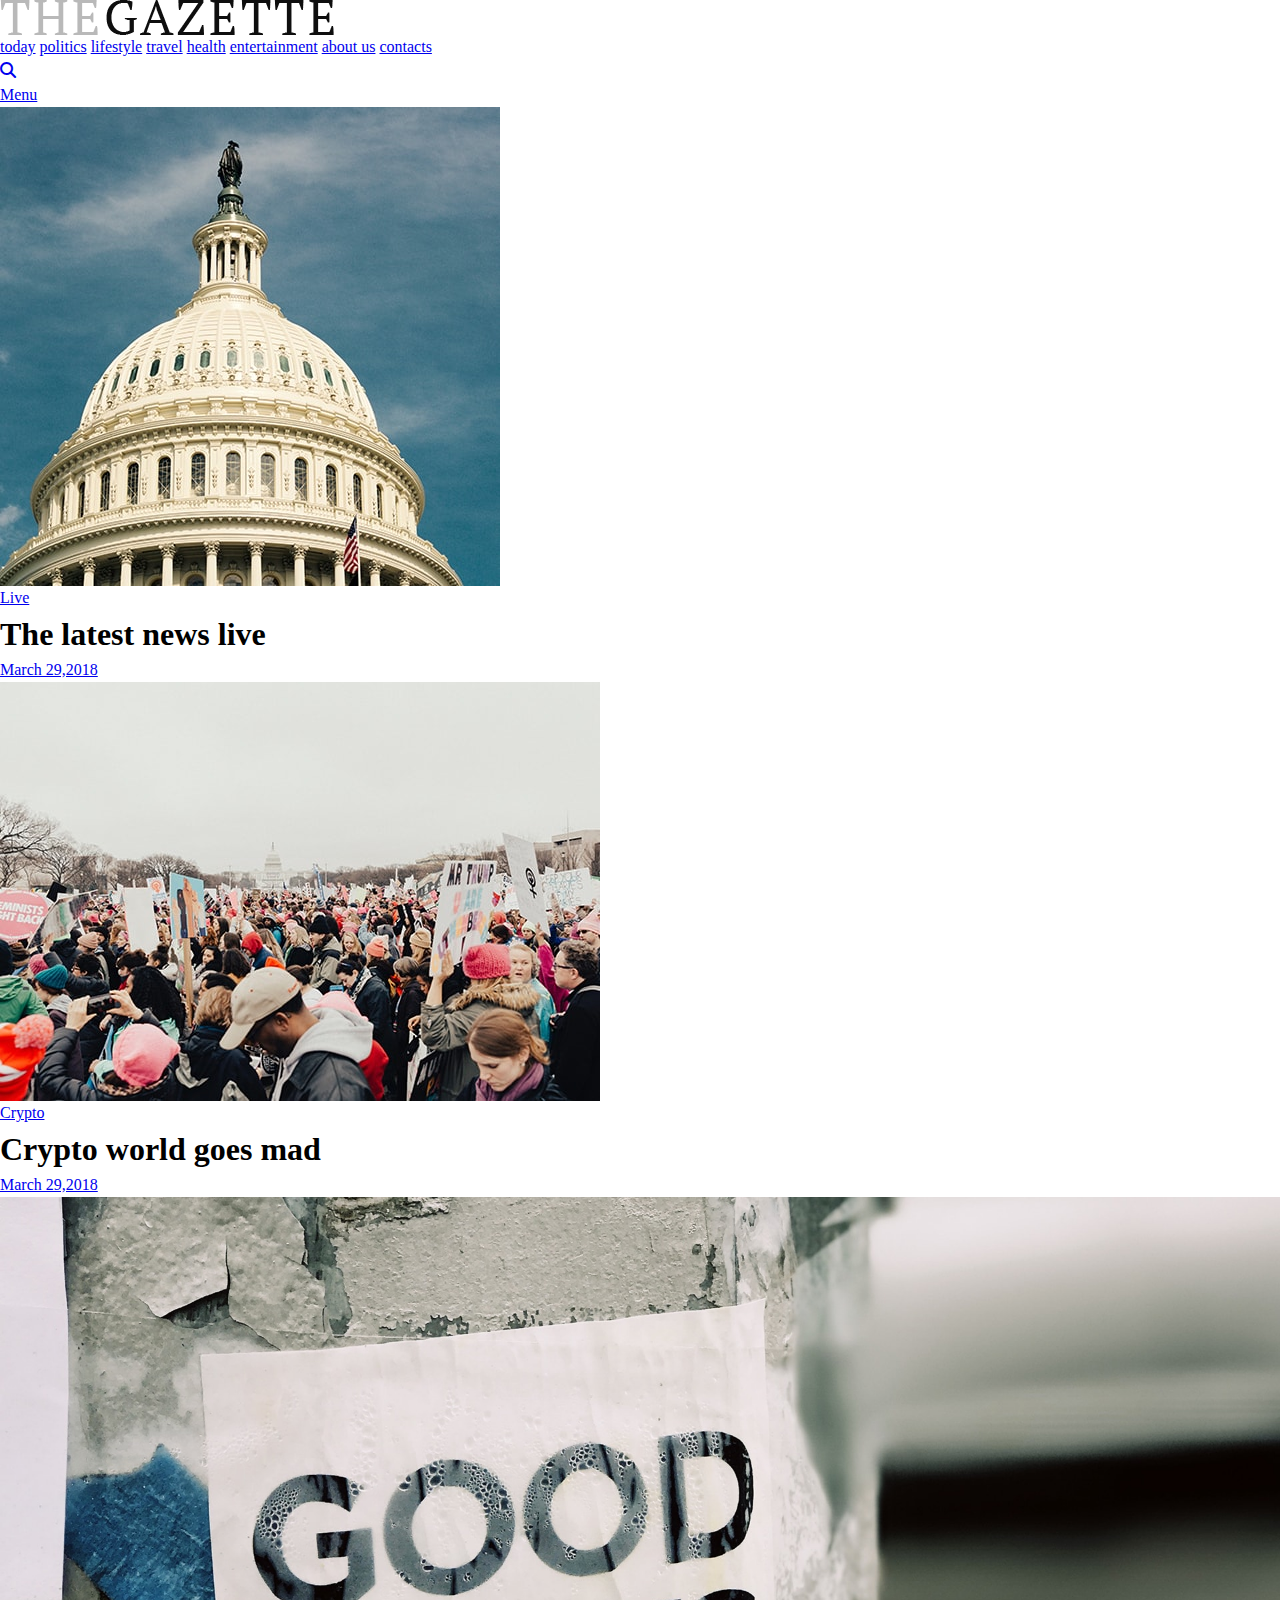
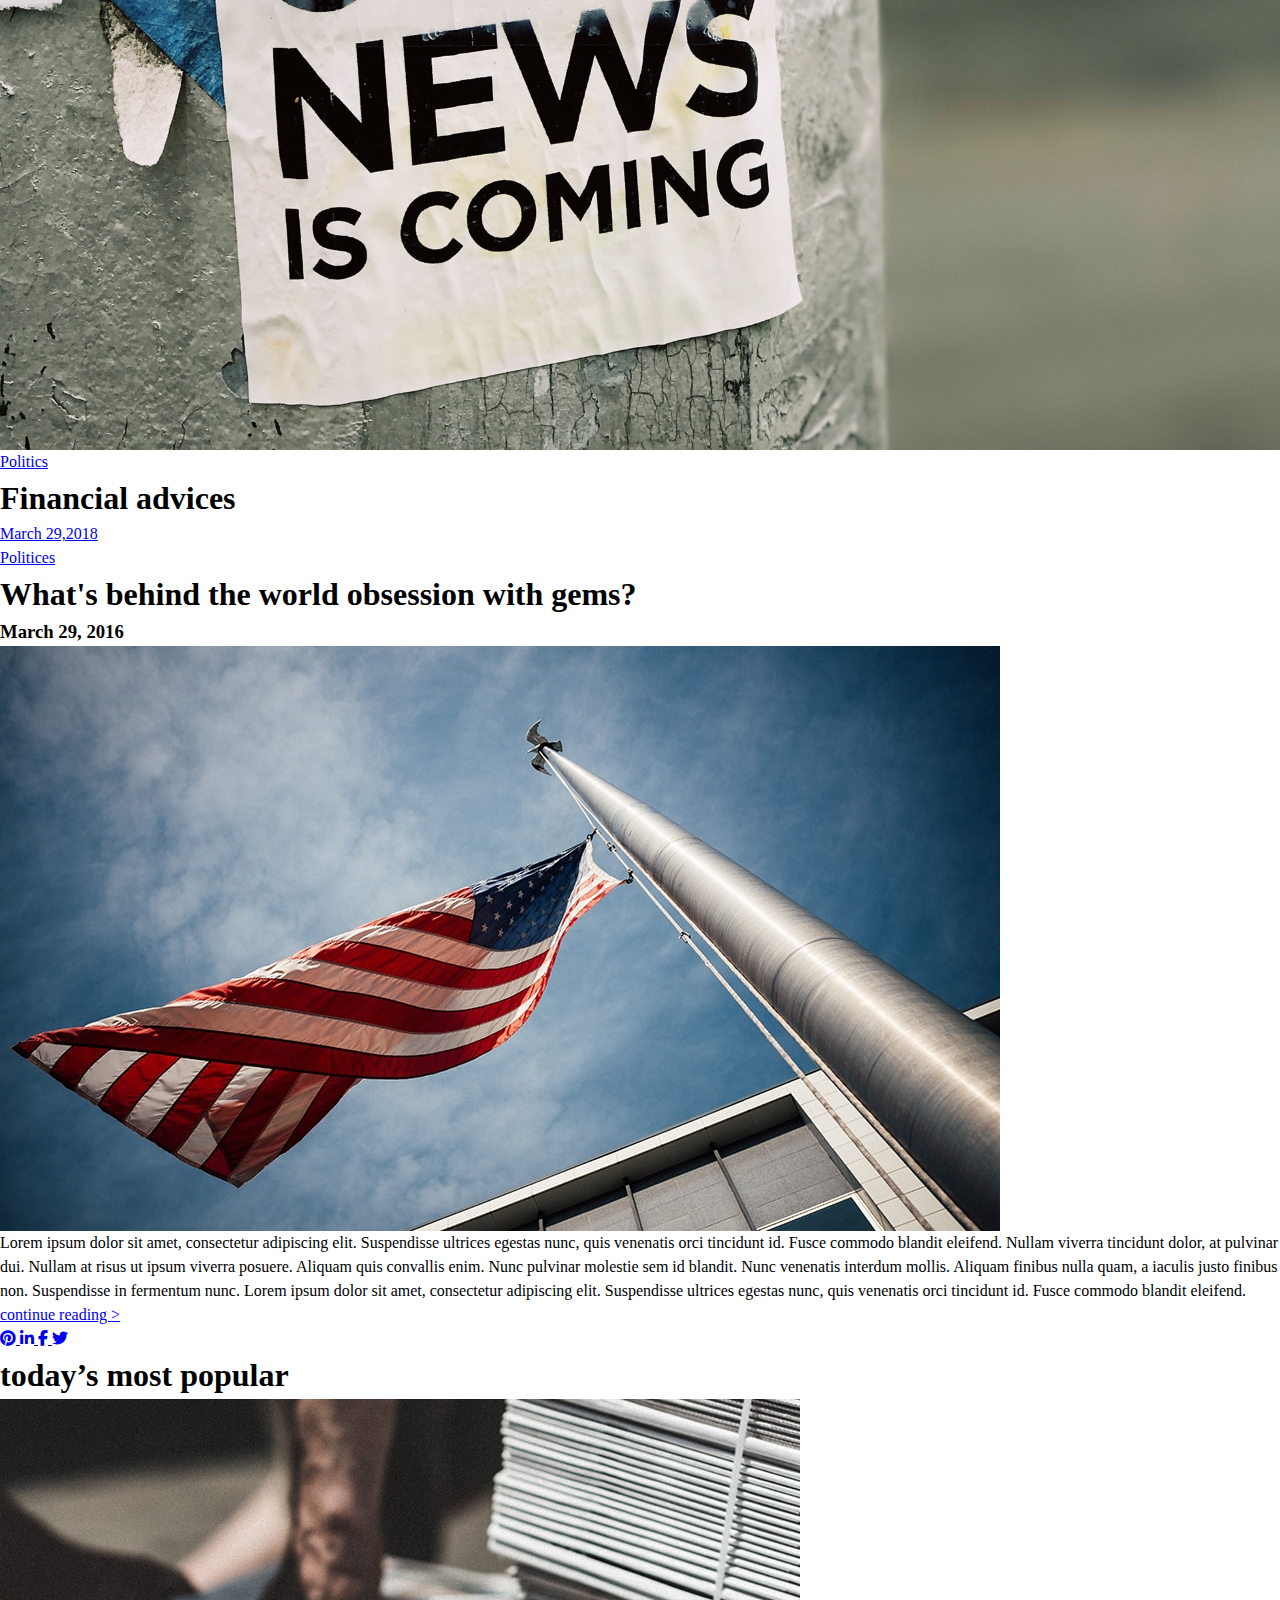
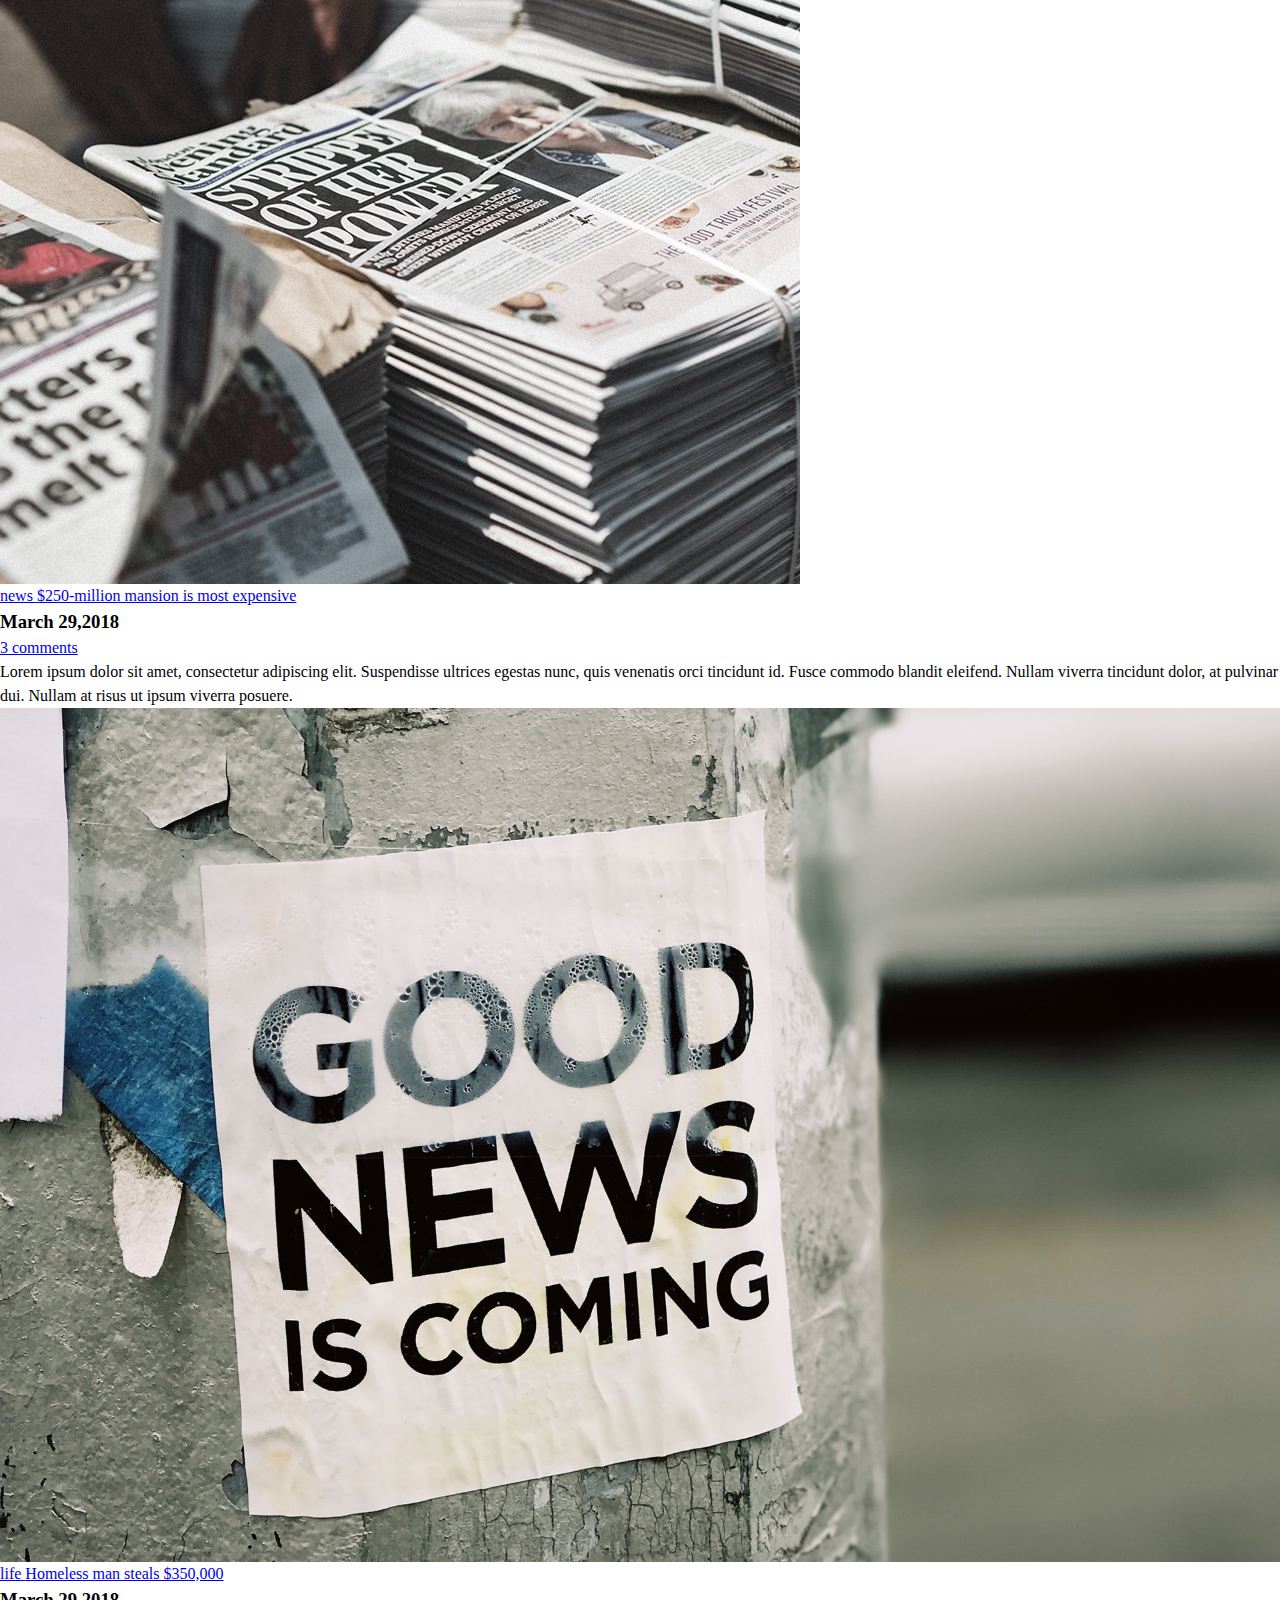
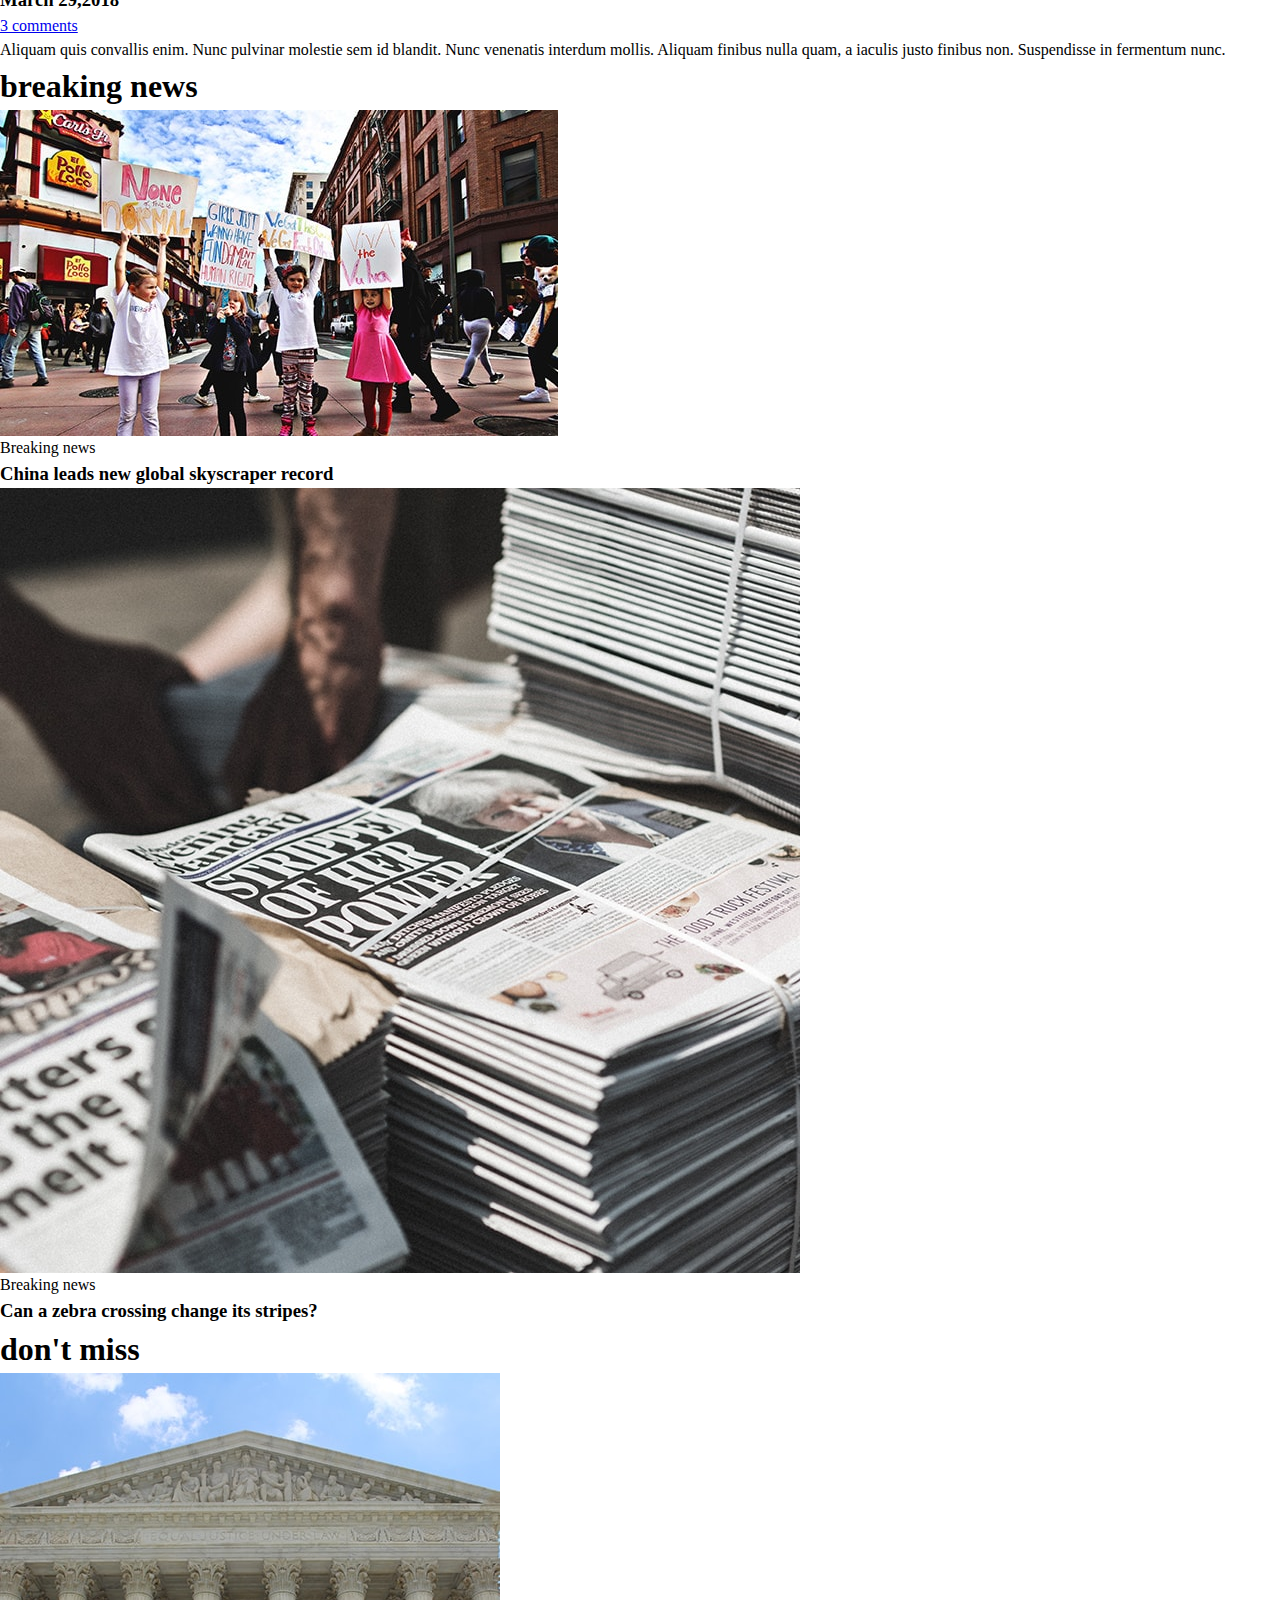
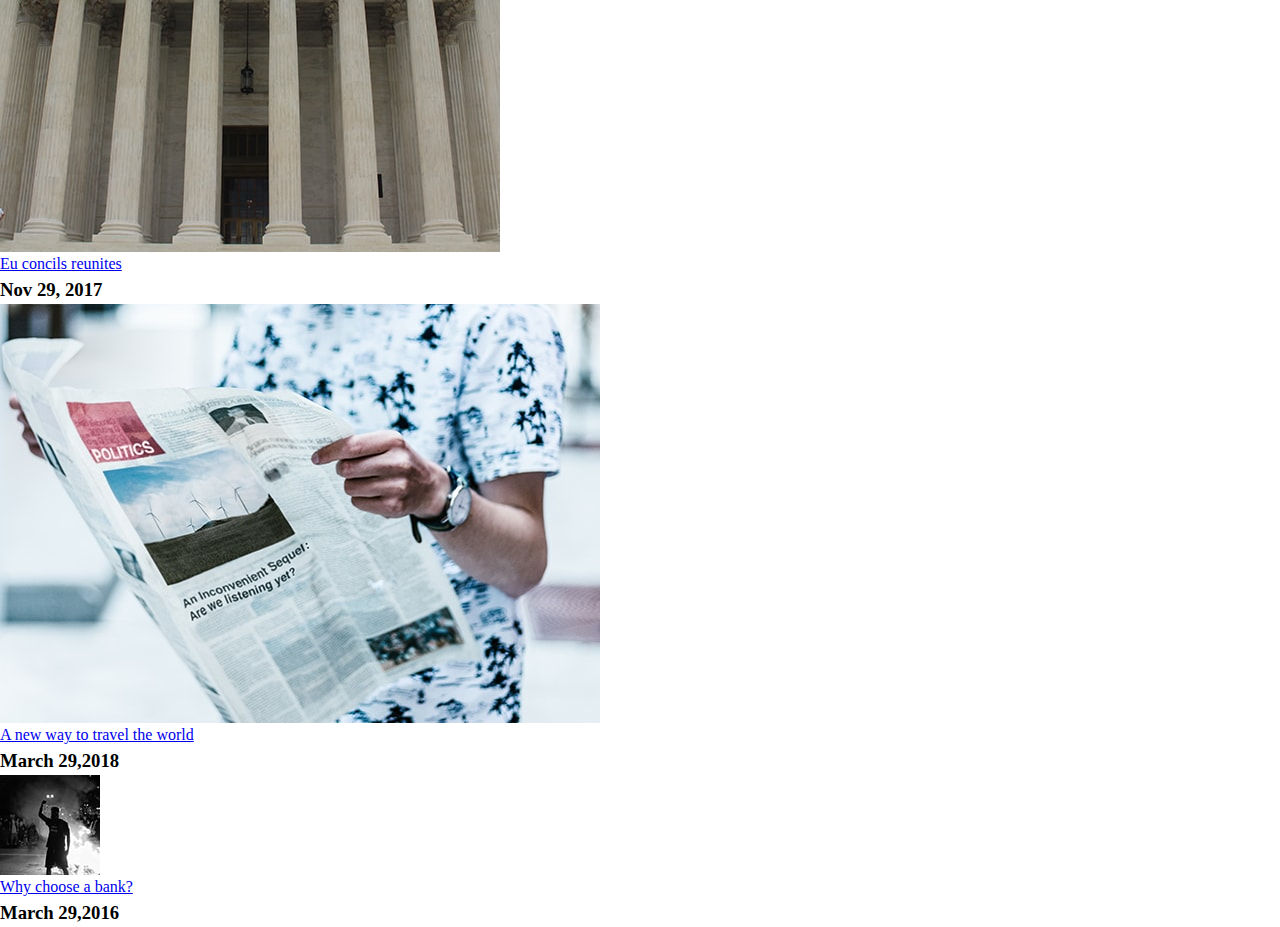
==== index.html @ 8ec45dce "première initialisation" ====
<!DOCTYPE html>
<html lang="en">
<head>
    <meta charset="UTF-8">
    <meta name="viewport" content="width=device-width, initial-scale=1.0">
    <title>Document</title>
    <link rel="stylesheet" href="styles/style.min.css">
    <link rel="stylesheet" href="https://cdnjs.cloudflare.com/ajax/libs/font-awesome/6.7.2/css/all.min.css" integrity="sha512-Evv84Mr4kqVGRNSgIGL/F/aIDqQb7xQ2vcrdIwxfjThSH8CSR7PBEakCr51Ck+w+/U6swU2Im1vVX0SVk9ABhg==" crossorigin="anonymous" referrerpolicy="no-referrer" />
</head>
<body>
    <!-- header -->
    <header>
        <!-- main logo -->
        <div class="wrapper">
            <img class="Nav-main-logo" src="img/core-img/logo.png" alt="img">
        </div>
        <!-- nav links -->
        <div class="Main-nav-container">
            <div class="wrapper">
                <!-- links -->
                <nav>
                    <a href="#" class="main-nav-links red_hover">today</a>
                    <a href="#" class="main-nav-links red_hover">politics</a>
                    <a href="#" class="main-nav-links red_hover">lifestyle</a>
                    <a href="#" class="main-nav-links red_hover">travel</a>
                    <a href="#" class="main-nav-links red_hover">health</a>
                    <a href="#" class="main-nav-links red_hover">entertainment</a>
                    <a href="#" class="main-nav-links red_hover">about us</a>
                    <a href="#" class="main-nav-links red_hover">contacts</a>
                </nav>
                <!-- magnifying glass -->
                <div>
                    <a href="#" class="main-nav-links">
                        <i class="fa-solid fa-magnifying-glass"></i>
                    </a>
                </div>
                <!-- responsive menu button -->
                <a href="#" class="header-menu-button">
                    <div class="header-menu-button-burger" >
                        <div></div>
                        <div></div>
                        <div></div>
                    </div>
                    <div>
                        Menu
                    </div>
                </a>
            </div>
        </div>
    </header>
    <main>
        <!-- carousel section -->
        <section class="carousel">
            <!-- first container -->
            <div class="img-container">
                <img class="carousel-single-img" src="img/blog-img/16.jpg" alt="img">
                <div class="carousel-single-desc">
                    <a href="#" class="red-button red-button-smaller">
                        Live
                    </a>
                    <h1 class="main-title main-title-carousel white red-hover">
                        The latest news live
                    </h1>
                    <a href="#" class="date date-normal red-hover white">
                        March 29,2018
                    </a>
                </div>
            </div>
            <!-- second container -->
            <div class="img-container">
                <img class="carousel-single-img" src="img/blog-img/7.jpg" alt="img">
                <div class="carousel-single-desc">
                    <a href="#" class="red-button red-button-smaller">
                        Crypto
                    </a>
                    <h1 class="main-title main-title-carousel white red-hover">
                        Crypto world goes mad
                    </h1>
                    <a href="#" class="date date-normal red-hover white">
                        March 29,2018
                    </a>
                </div>
            </div>
            <!-- third container -->
            <div class="img-container">
                <img class="carousel-single-img" src="img/bg-img/3.jpg" alt="img">
                <div class="carousel-single-desc">
                    <a href="#" class="red-button red-button-smaller">
                        Politics
                    </a>
                    <h1 class="main-title main-title-carousel white red-hover">
                        Financial advices
                    </h1>
                    <a href="#" class="date date-normal red-hover white">
                        March 29,2018
                    </a>
                </div>
            </div>
        </section>
        <!-- Big main section -->
        <section class="Big-main">
            <!-- left part of the container -->
            <div class="Big-main-left-container">
                <!-- big article container -->
                <div class="Big-main-big-article">
                    <!-- upperpart -->
                    <div class="Big-main-big-article-upperpart">
                        <a href="#" class="red-button">
                            Politices
                        </a>
                        <h1 class="main-title main-title-big-article">
                            What's behind the world obsession with gems?
                        </h1>
                        <h3 class="date date-normal ">
                            March 29, 2016
                        </h3>
                    </div>
                    <!-- big article img -->
                     <div class="img-container img-container-big-articel">
                        <img src="img/blog-img/1.jpg" alt="img">
                     </div>
                     <!-- big article text -->
                     <div class="articel-text">
                        Lorem ipsum dolor sit amet, consectetur adipiscing elit. Suspendisse ultrices egestas nunc, quis venenatis orci tincidunt id. Fusce commodo blandit eleifend. Nullam viverra tincidunt dolor, at pulvinar dui. Nullam at risus ut ipsum viverra posuere. Aliquam quis convallis enim. Nunc pulvinar molestie sem id blandit. Nunc venenatis interdum mollis. Aliquam finibus nulla quam, a iaculis justo finibus non. Suspendisse in fermentum nunc. Lorem ipsum dolor sit amet, consectetur adipiscing elit. Suspendisse ultrices egestas nunc, quis venenatis orci tincidunt id. Fusce commodo blandit eleifend.
                     </div>
                     <!-- big articel down part -->
                     <div class="Big-main-big-article-bottompart">
                        <!-- continue reading button -->
                        <a class="Big-main-big-article-bottompart-button red-hover" href="#">
                            continue reading <span>></span>
                        </a>
                        <!-- social icons -->
                        <div>
                            <a class="Big-main-big-article-bottompart-icon red-hover" href="#">
                                <i class="fa-brands fa-pinterest"></i>
                            </a>
                            <a class="Big-main-big-article-bottompart-icon red-hover"  href="#">
                                <i class="fa-brands fa-linkedin-in"></i>
                            </a>
                            <a class="Big-main-big-article-bottompart-icon red-hover"  href="#">
                                <i class="fa-brands fa-facebook-f"></i>
                            </a>
                            <a class="Big-main-big-article-bottompart-icon red-hover"  href="#">
                                <i class="fa-brands fa-twitter"></i>
                            </a>
                        </div>
                     </div>
                </div>
                <!-- today's most popular section -->
                 <div >
                    <!-- title -->
                    <h1 class="title-bottom-underlined title-bottom-underlined-big ">
                        today’s most popular
                    </h1>
                    <!-- body-container -->
                    <div class="small-articel-wrapper">
                        <!-- first element -->
                        <div class="Big-main-smaller-articel-element-container">
                            <div class="img-container img-container-square">
                                <img src="img/blog-img/bn-2.jpg" alt="img">
                            </div>
                            <!-- text part of the container -->
                            <div >
                                <a href="#" class="red-button">
                                    news
                                </a>
                                <a href="#" class="main-title main-title-big-article " >
                                    $250-million mansion is most expensive
                                </a>
                                <h3 class="date date-normal">
                                    March 29,2018
                                </h3>
                                <a href="#" class="comments" >
                                     3 comments
                                </a>
                                <div class="articel-text articel-text-small">
                                    Lorem ipsum dolor sit amet, consectetur adipiscing elit. Suspendisse ultrices egestas nunc, quis venenatis orci tincidunt id. Fusce commodo blandit eleifend. Nullam viverra tincidunt dolor, at pulvinar dui. Nullam at risus ut ipsum viverra posuere.
                                </div>
                            </div>
                        </div>
                        <!-- second element -->
                        <div class="Big-main-smaller-articel-element-container">
                            <div class="img-container img-container-square">
                                <img src="img/bg-img/3.jpg" alt="img">
                            </div>
                            <!-- text part of the container -->
                            <div >
                                <a href="#" class="red-button">
                                    life
                                </a>
                                <a href="#" class="main-title main-title-big-article " >
                                    Homeless man steals $350,000
                                </a>
                                <h3 class="date date-normal">
                                    March 29,2018
                                </h3>
                                <a href="#" class="comments" >
                                     3 comments
                                </a>
                                <div class="articel-text articel-text-small">
                                    Aliquam quis convallis enim. Nunc pulvinar molestie sem id blandit. Nunc venenatis interdum mollis. Aliquam finibus nulla quam, a iaculis justo finibus non. Suspendisse in fermentum nunc.
                                </div>
                            </div>
                        </div>
                    </div>
                    
                 </div>
            </div>
            <!-- right part of the main container -->
            <div >
                <!-- breaking news part -->
                <div >
                    <!-- title -->
                    <h1 class="title-bottom-underlined title-bottom-underlined-small ">
                        breaking news
                    </h1>
                    <!-- body-container -->
                    <div class="small-articel-wrapper">
                        <!-- first element -->
                        <div class="img-container img-container-square">
                            <img src="img/blog-img/22.jpg" alt="img">
                            <div class="top-breaking-div-container">
                                <div class="top-breaking-div">
                                    Breaking news
                                </div>
                            </div>
                            <h3 class="main-title main-title-extra-small white">
                                China leads new global skyscraper record
                            </h3>
                        </div>
                        

                        <!-- second element -->
                        <div class="img-container img-container-square">
                            <img src="img/blog-img/bn-2.jpg" alt="img">
                            <div class="top-breaking-div-container">
                                <div class="top-breaking-div">
                                    Breaking news
                                </div>
                            </div>
                            <h3 class="main-title main-title-extra-small white">
                                Can a zebra crossing change its stripes?
                            </h3>
                        </div>
                    </div>
                    
                 </div>

                 <!-- dont miss part -->
                 
                 <div >
                    <!-- title -->
                    <h1 class="title-bottom-underlined title-bottom-underlined-small ">
                        don't miss
                    </h1>
                    <!-- body-container -->
                    <div class="small-articel-wrapper">
                        <!-- first element -->
                        <div class="flex-container">
                            <div class="img-container img-container-square">
                                <img src="img/blog-img/15.jpg" alt="img">
                            </div>
                            <!-- text part of the container -->
                            <div >
                                <a href="#" class="main-title main-title-big-article main-title-super-small red-hover" >
                                    Eu concils reunites
                                </a>
                                <h3 class="date date-small">
                                    Nov 29, 2017
                                </h3>
                            </div>
                        </div>
                        <!-- second element -->
                        <div class="flex-container">
                            <div class="img-container img-container-square">
                                <img src="img/blog-img/8.jpg" alt="img">
                            </div>
                            <!-- text part of the container -->
                            <div >
                                <a href="#" class="main-title main-title-big-article main-title-super-small red-hover" >
                                    A new way to travel the world
                                </a>
                                <h3 class="date date-small">
                                    March 29,2018
                                </h3>
                            </div>
                        </div>
                        <!-- third element -->
                        <div class="flex-container">
                            <div class="img-container img-container-square">
                                <img src="img/blog-img/dm-3.jpg" alt="img">
                            </div>
                            <!-- text part of the container -->
                            <div >
                                <a href="#" class="main-title main-title-big-article main-title-super-small red-hover" >
                                    Why choose a bank?
                                </a>
                                <h3 class="date date-small">
                                    March 29,2016
                                </h3>
                            </div>
                        </div>

                    </div>
                    
                 </div>
                    
                 </div>
            </div>

        </section>



    </main>

</body>
</html>
---- styles/style.min.css ----
*,*::before,*::after{box-sizing:border-box}*{margin:0}@media(prefers-reduced-motion: no-preference){html{interpolate-size:allow-keywords}}body{line-height:1.5;-webkit-font-smoothing:antialiased}img,picture,video,canvas,svg{display:block;max-width:100%}input,button,textarea,select{font:inherit}p,h1,h2,h3,h4,h5,h6{overflow-wrap:break-word}p{text-wrap:pretty}h1,h2,h3,h4,h5,h6{text-wrap:balance}#root,#__next{isolation:isolate}/*# sourceMappingURL=style.min.css.map */
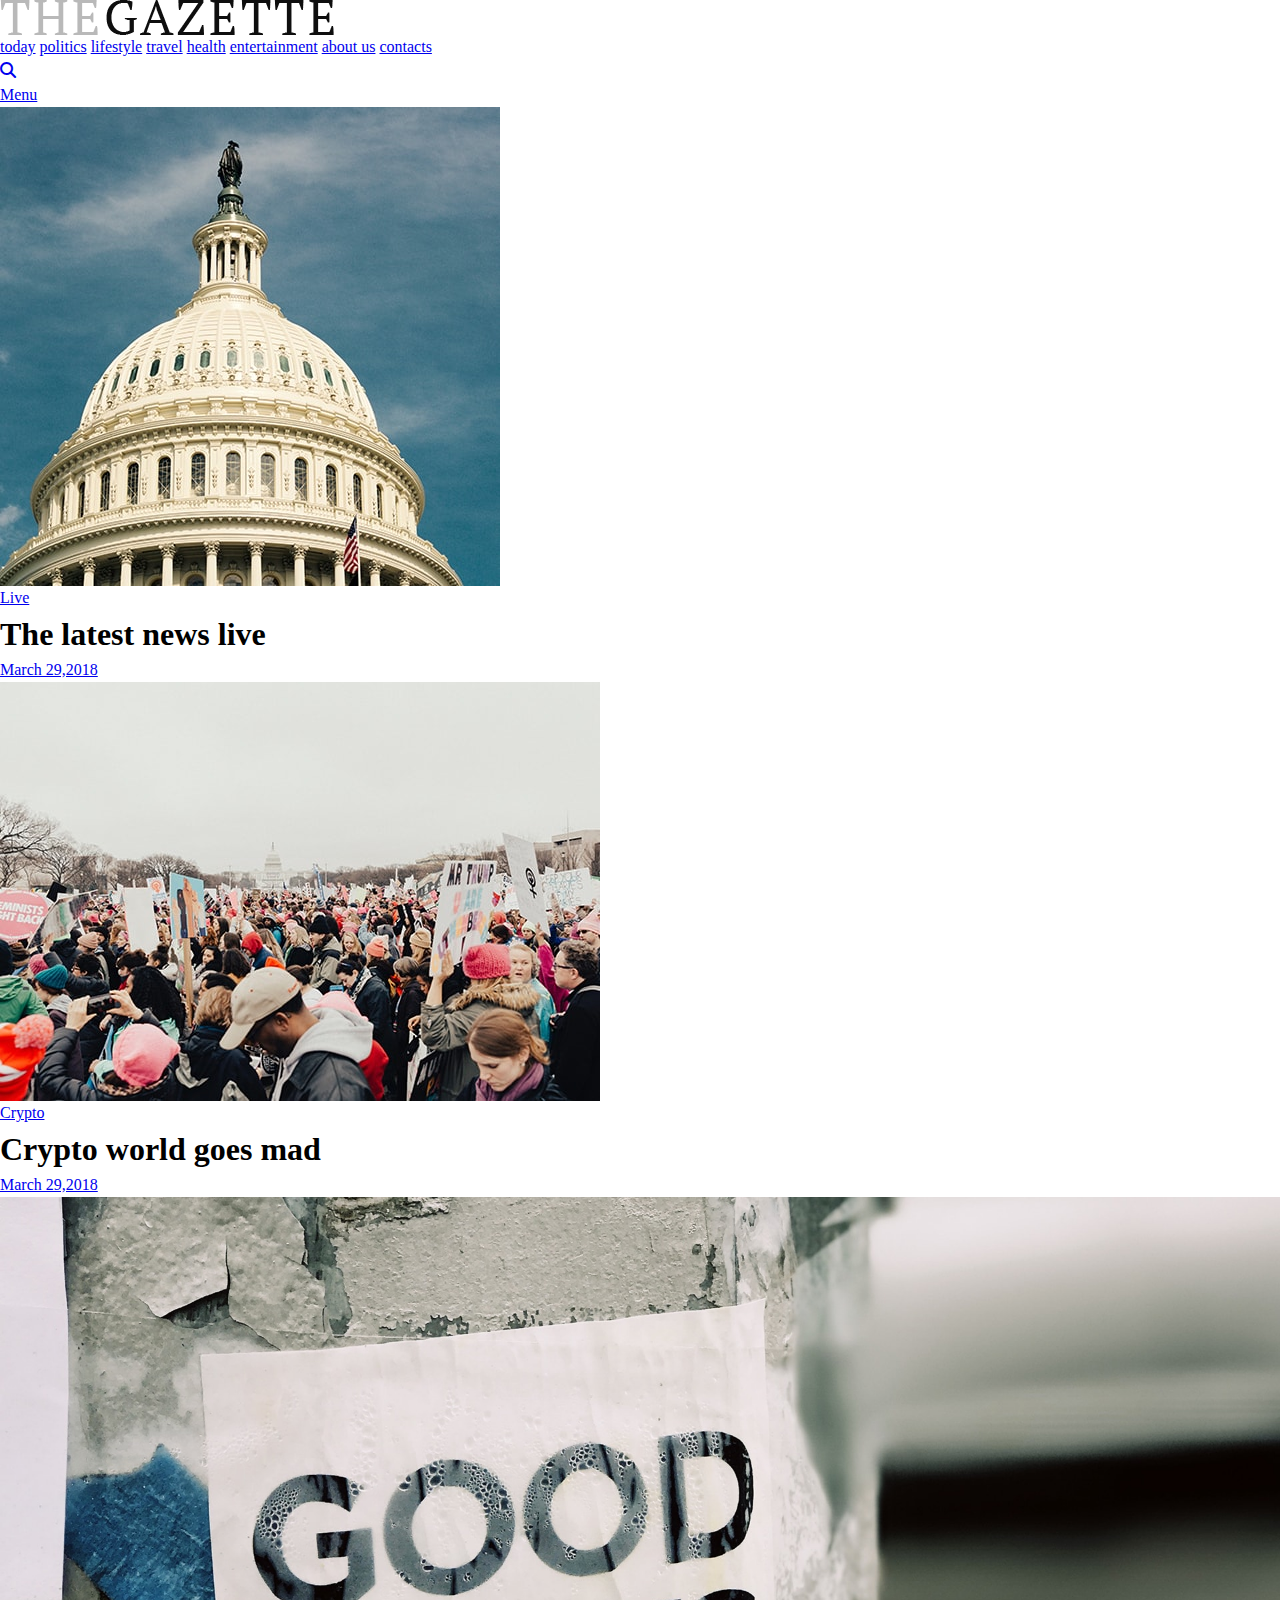
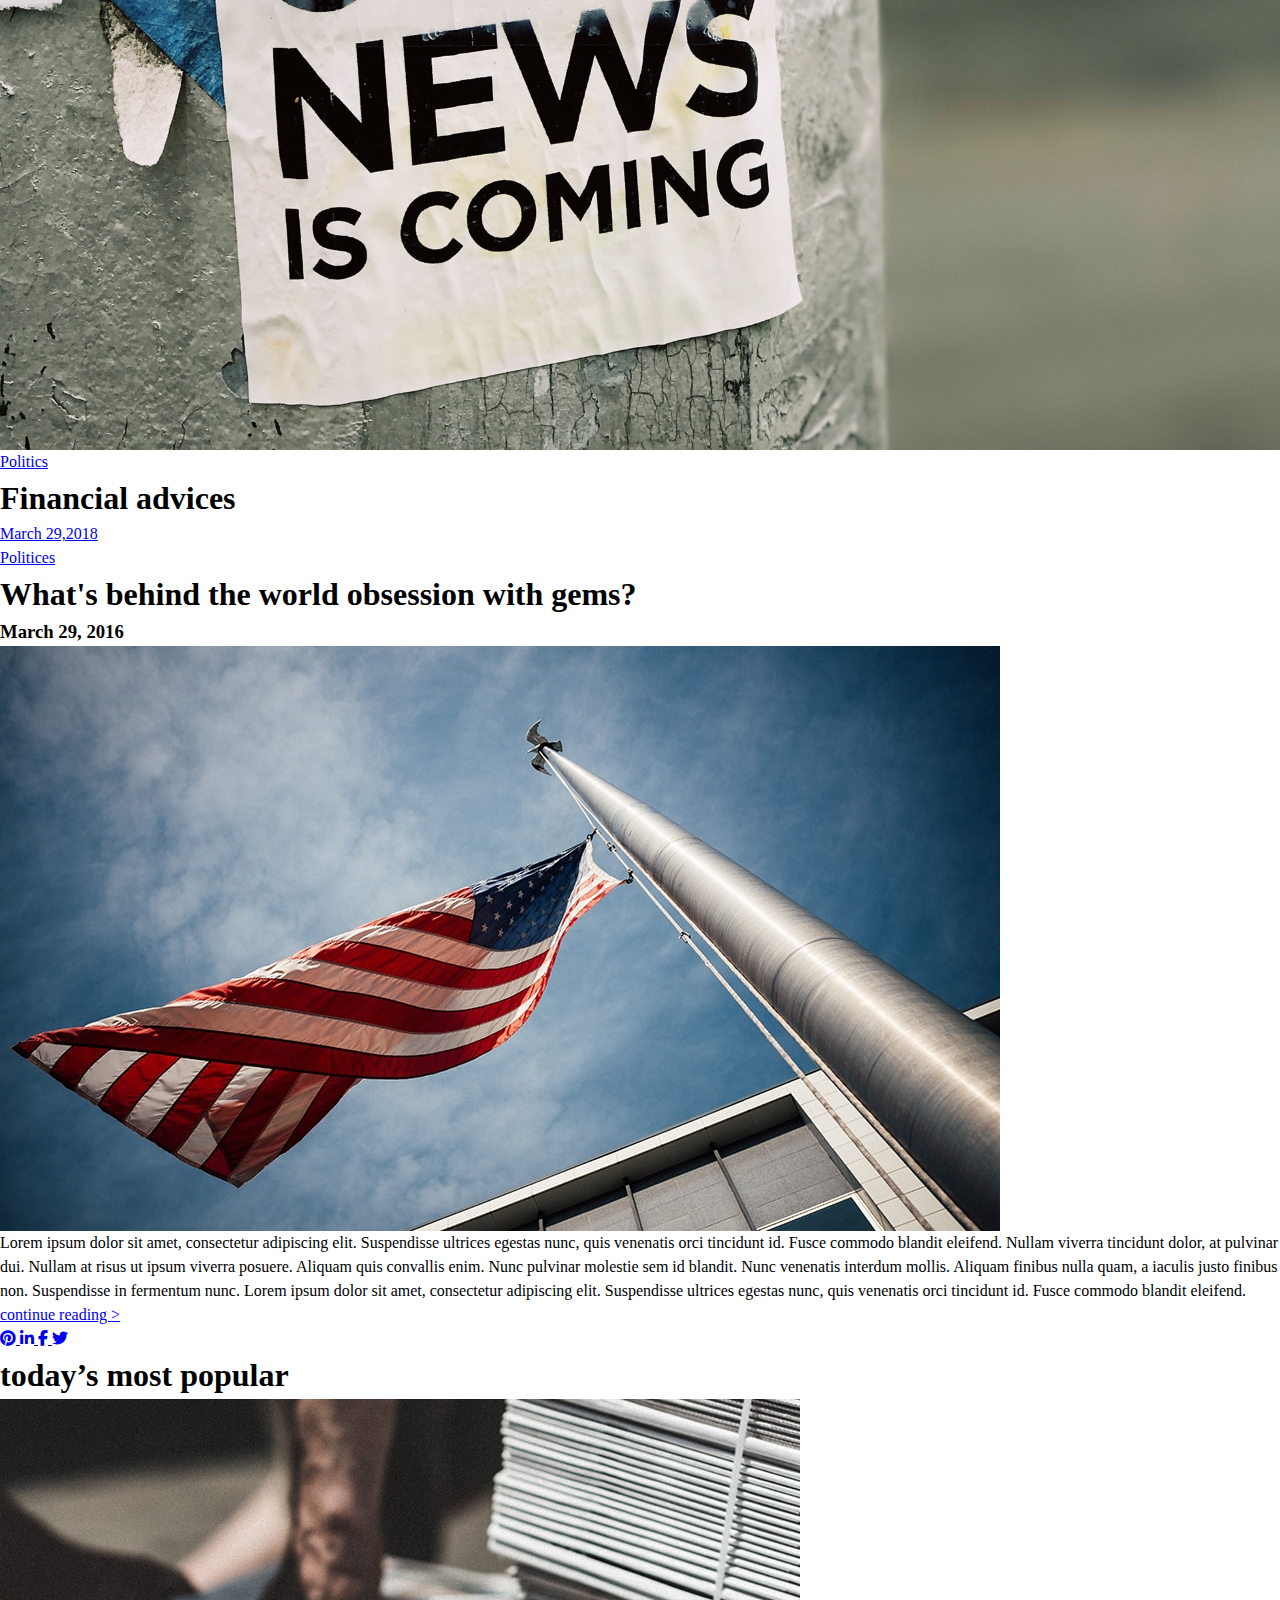
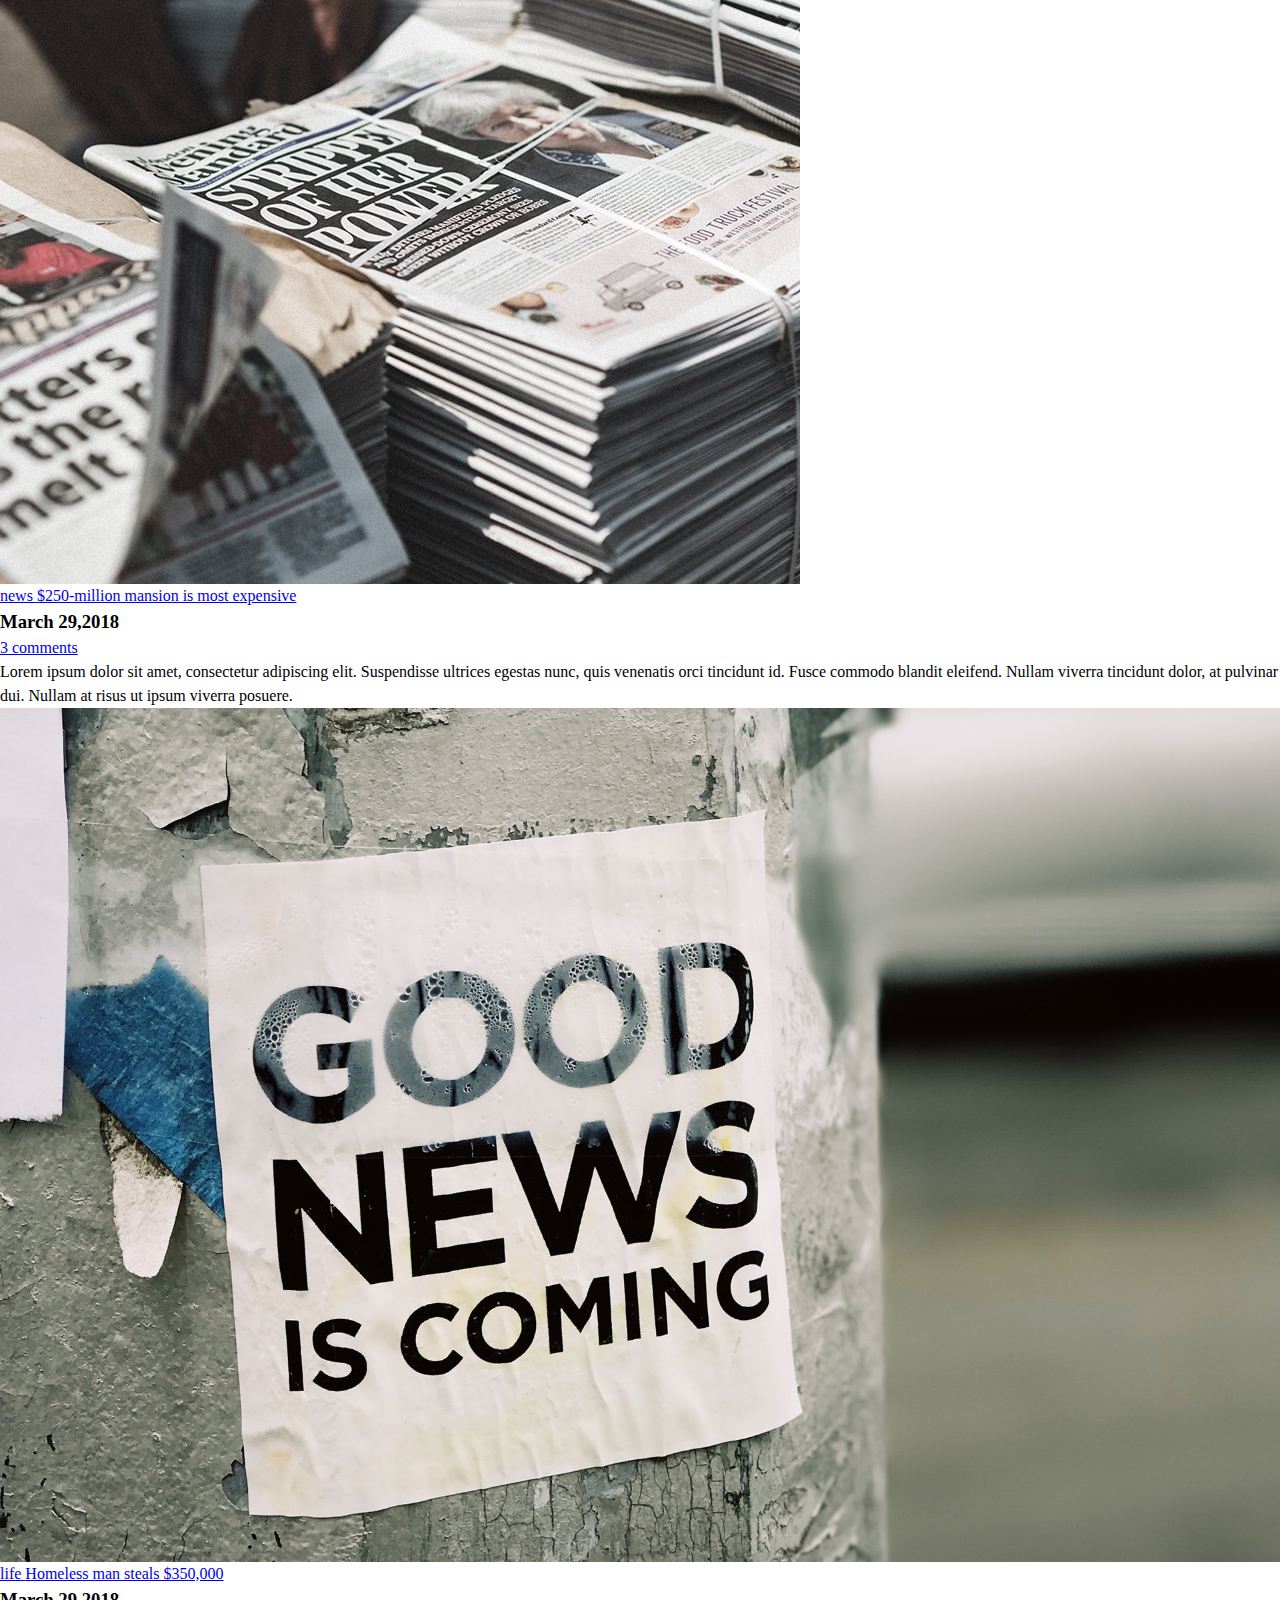
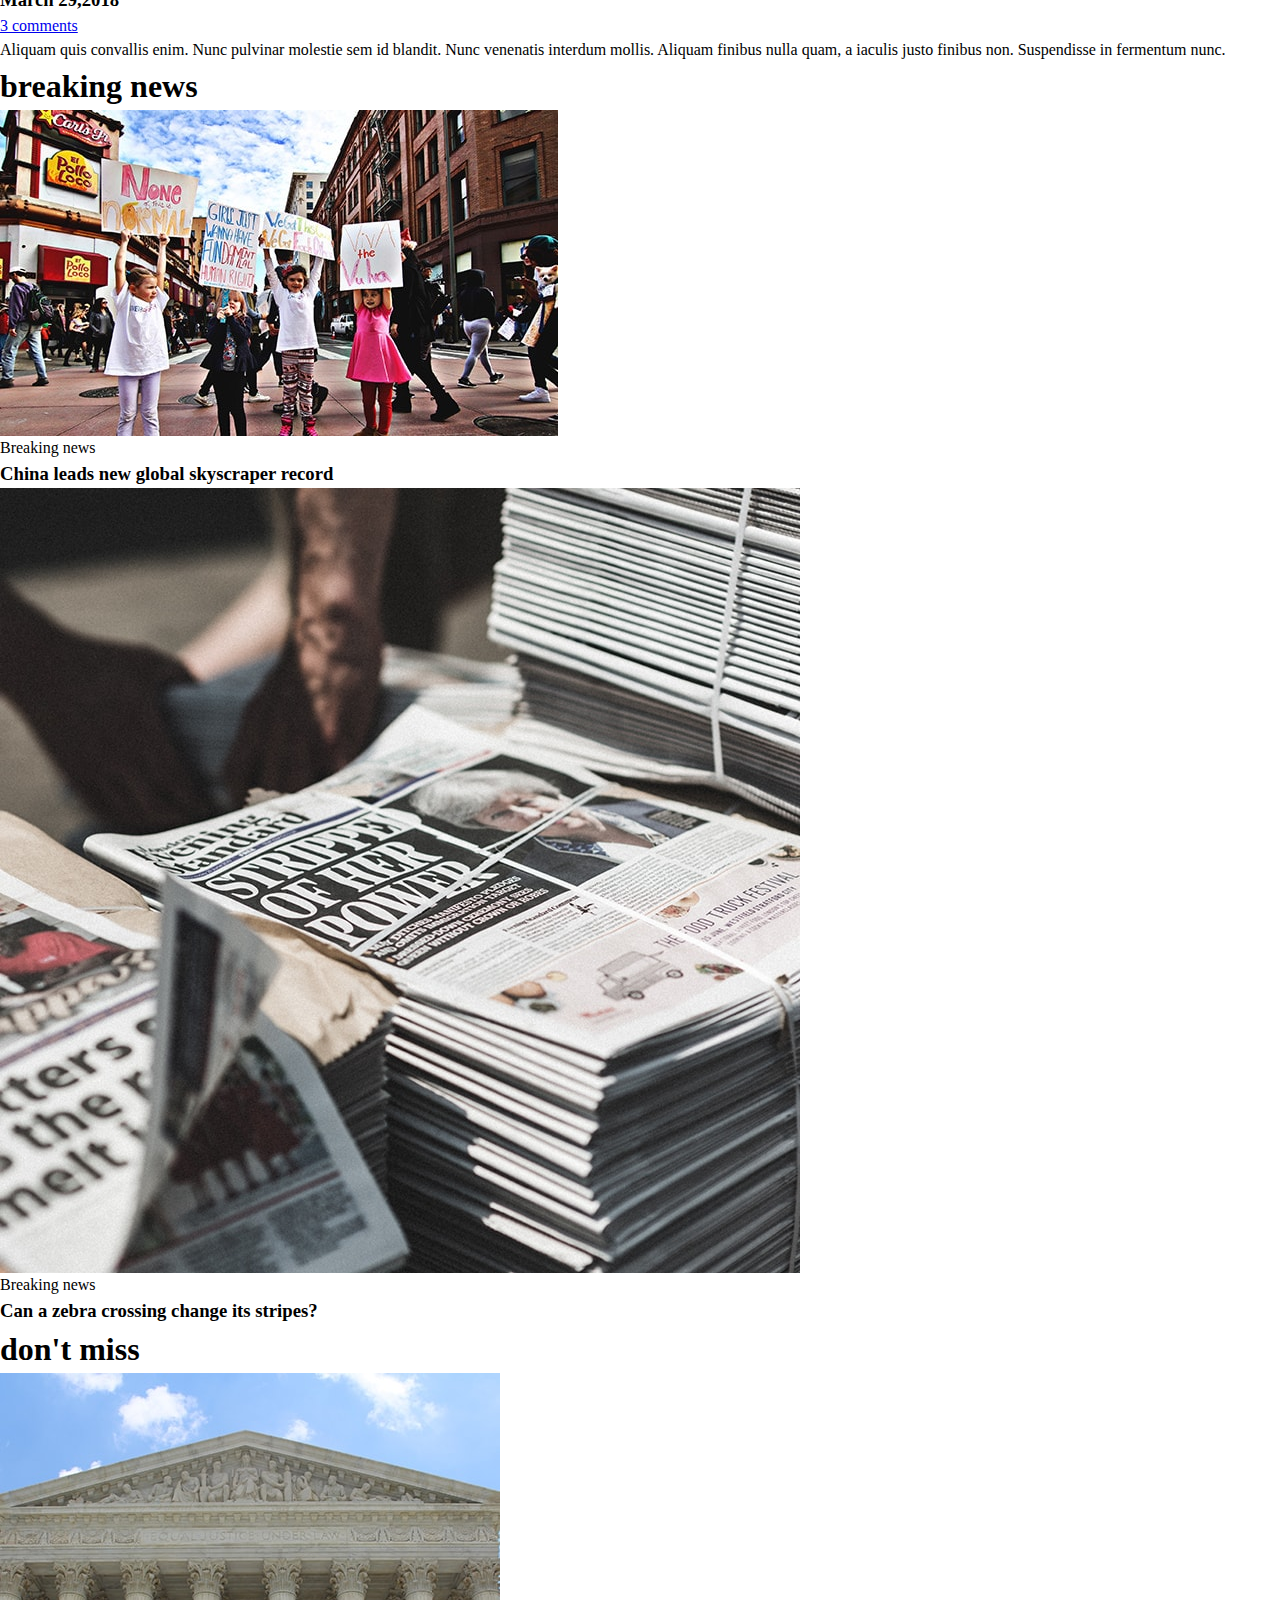
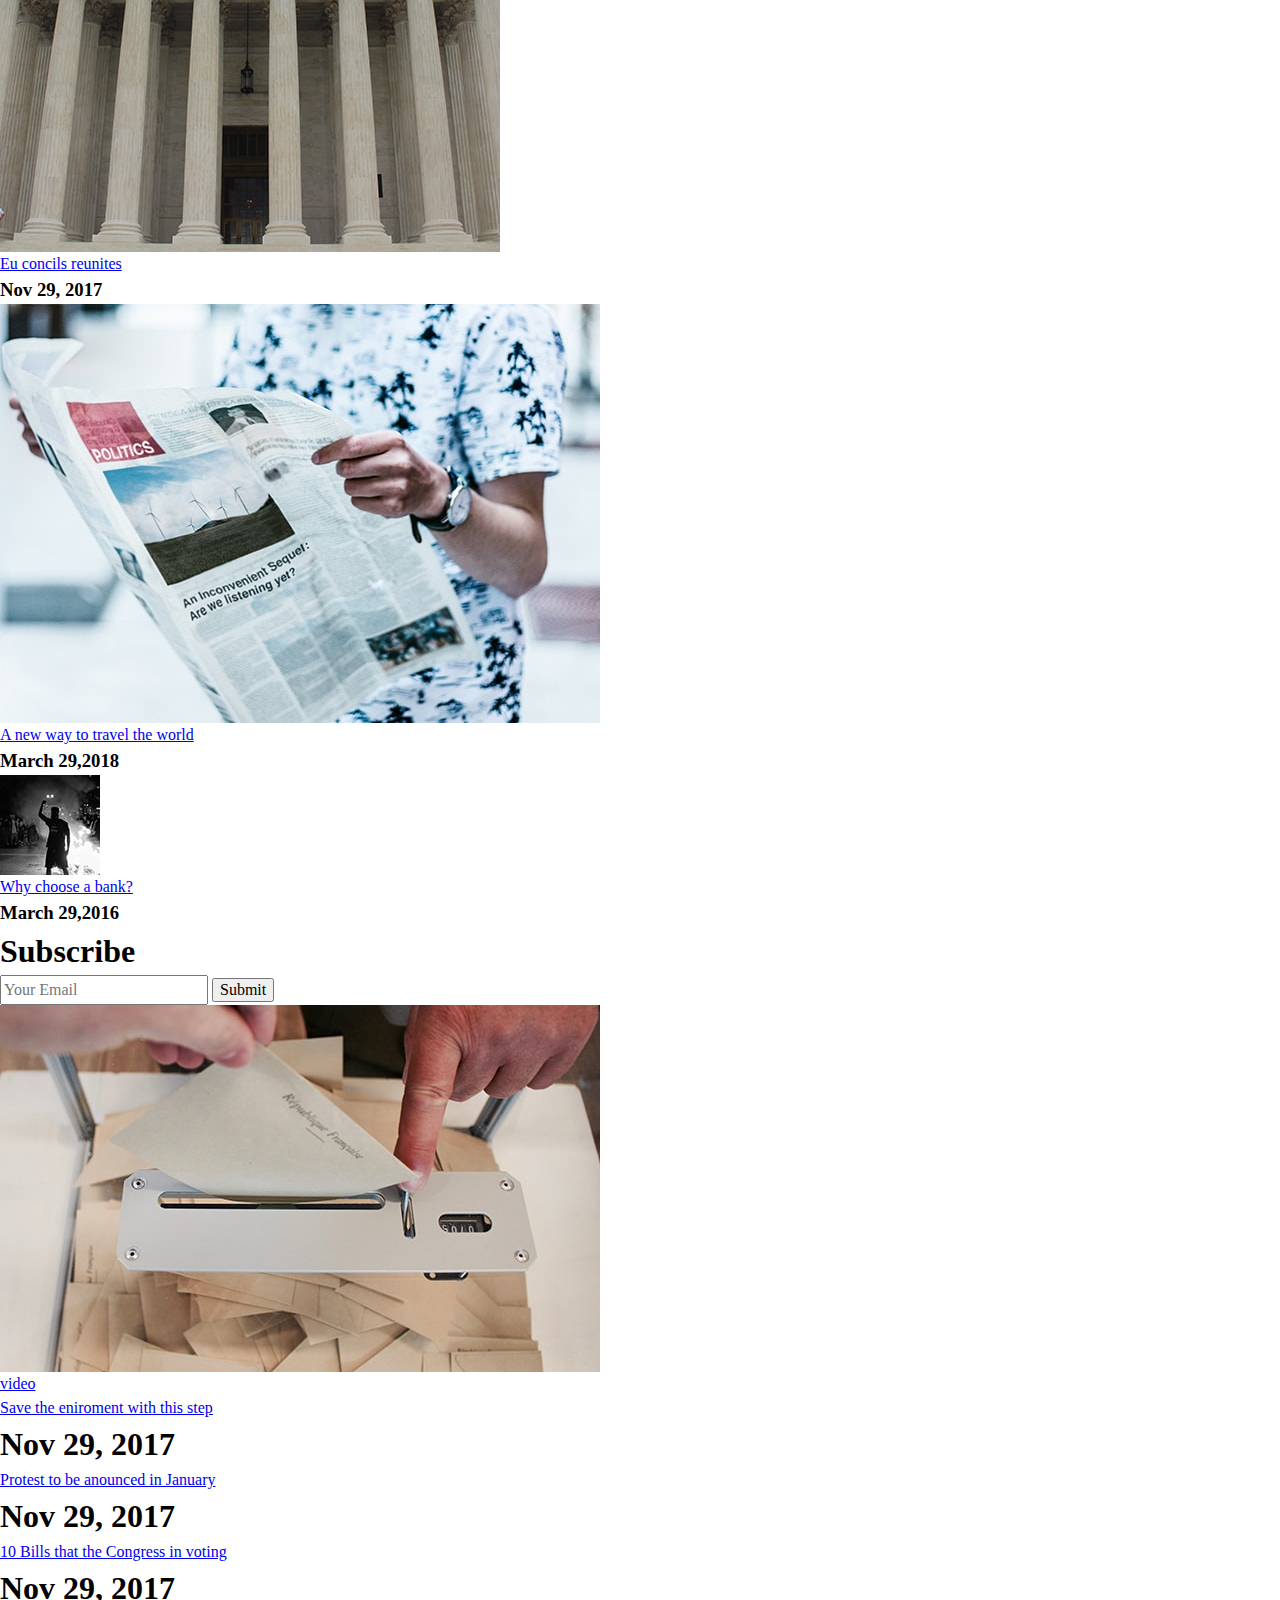
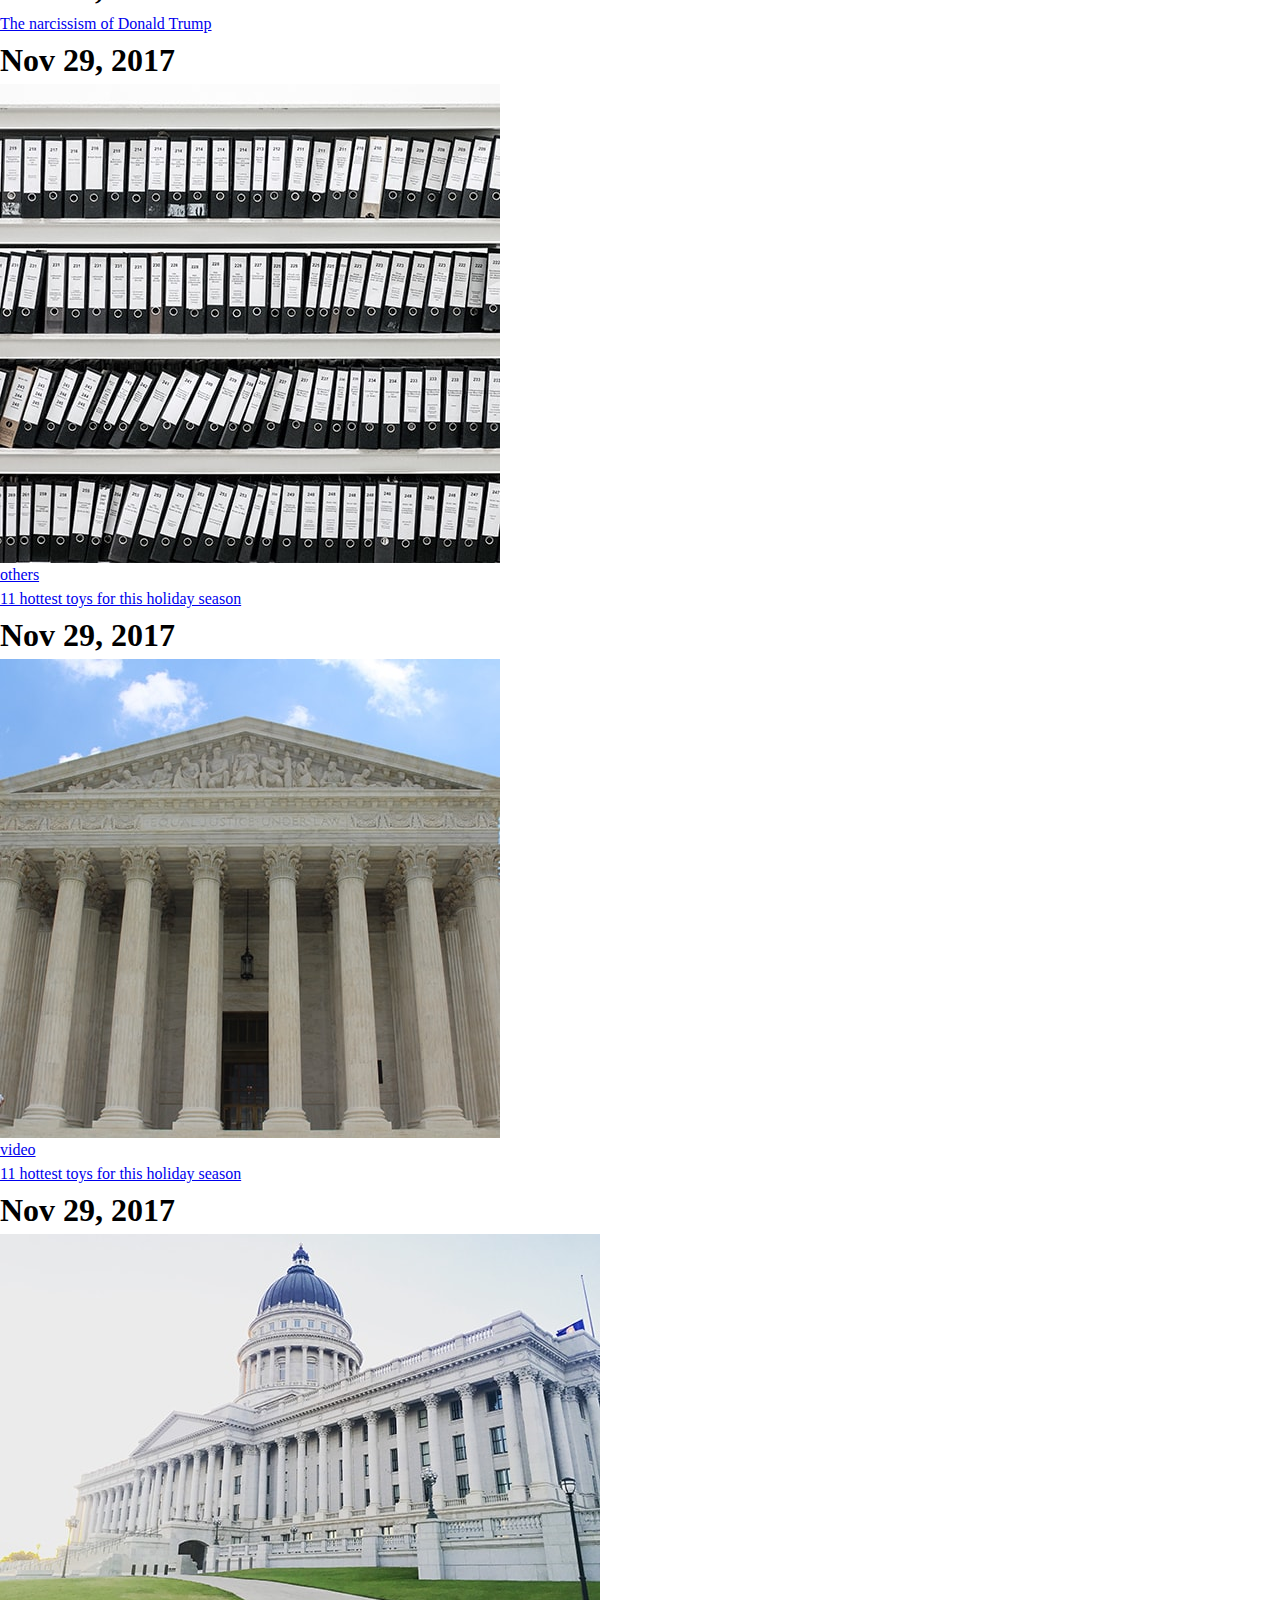
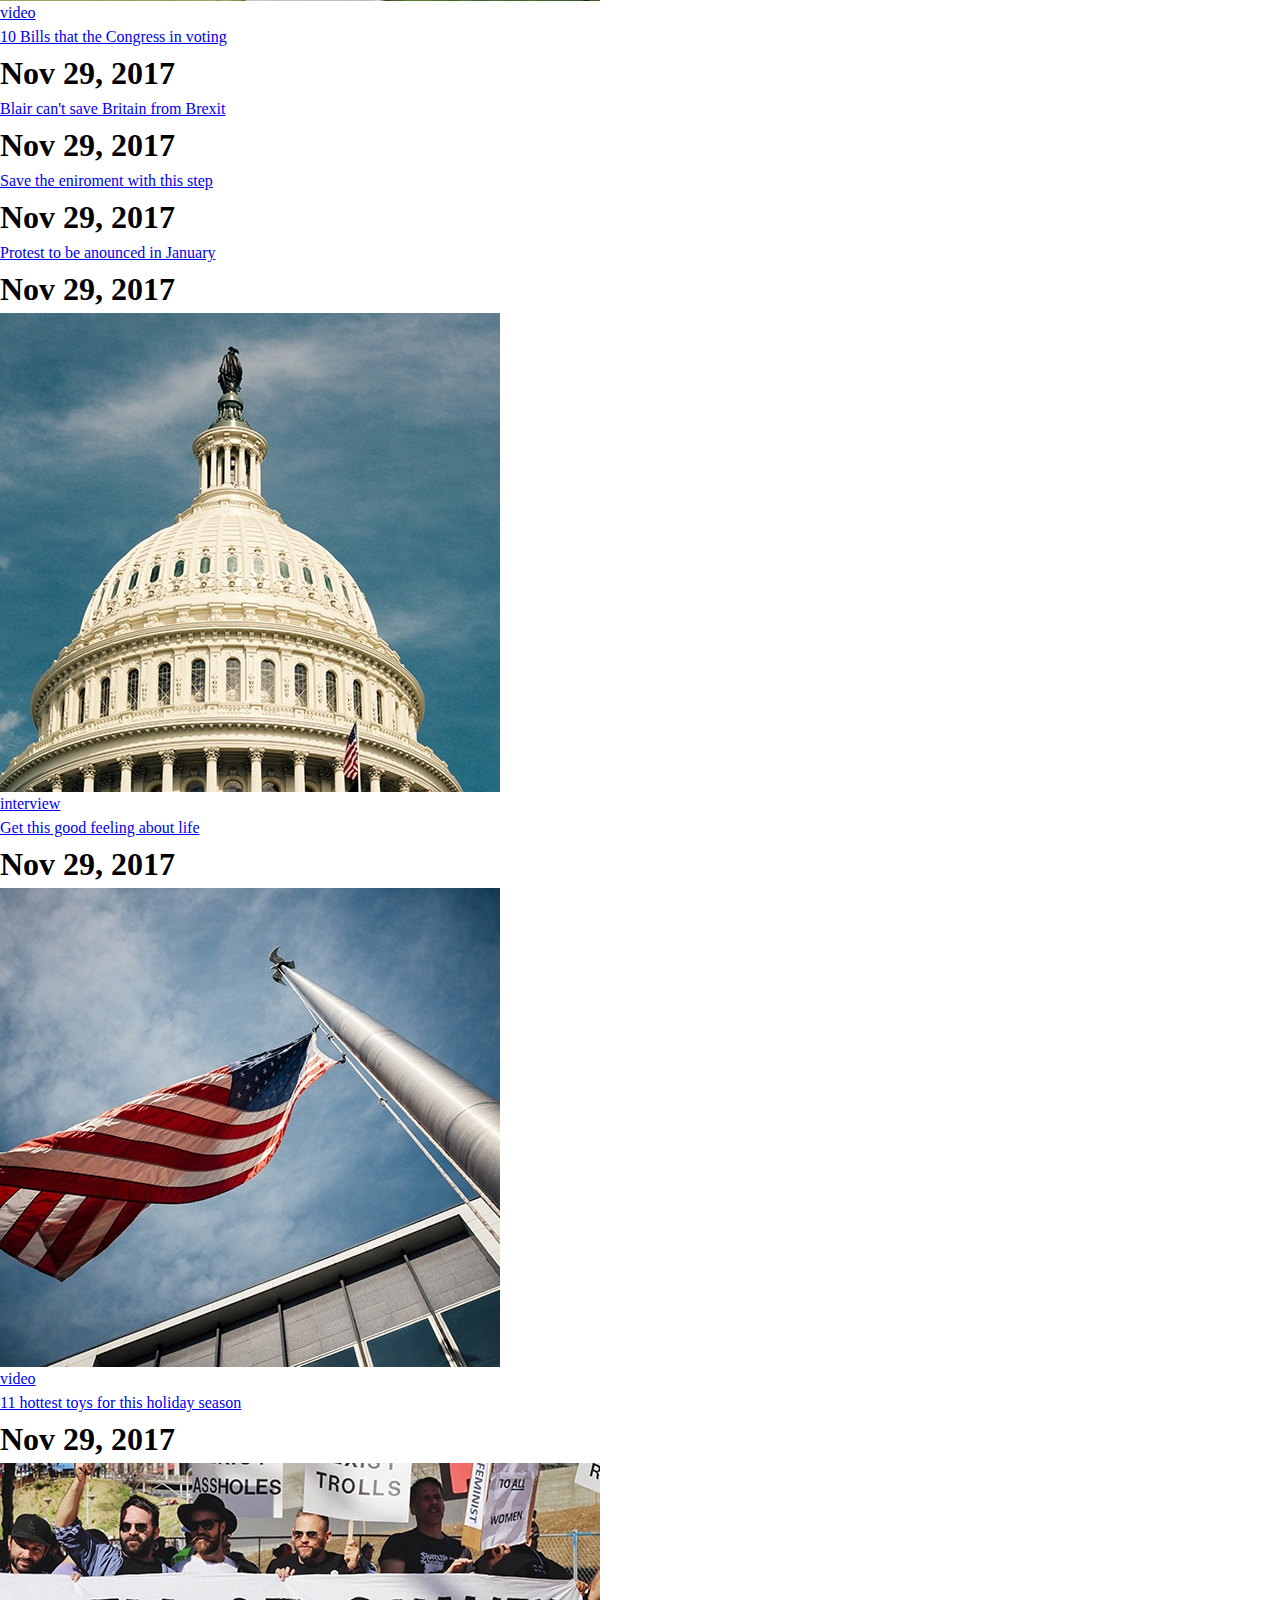
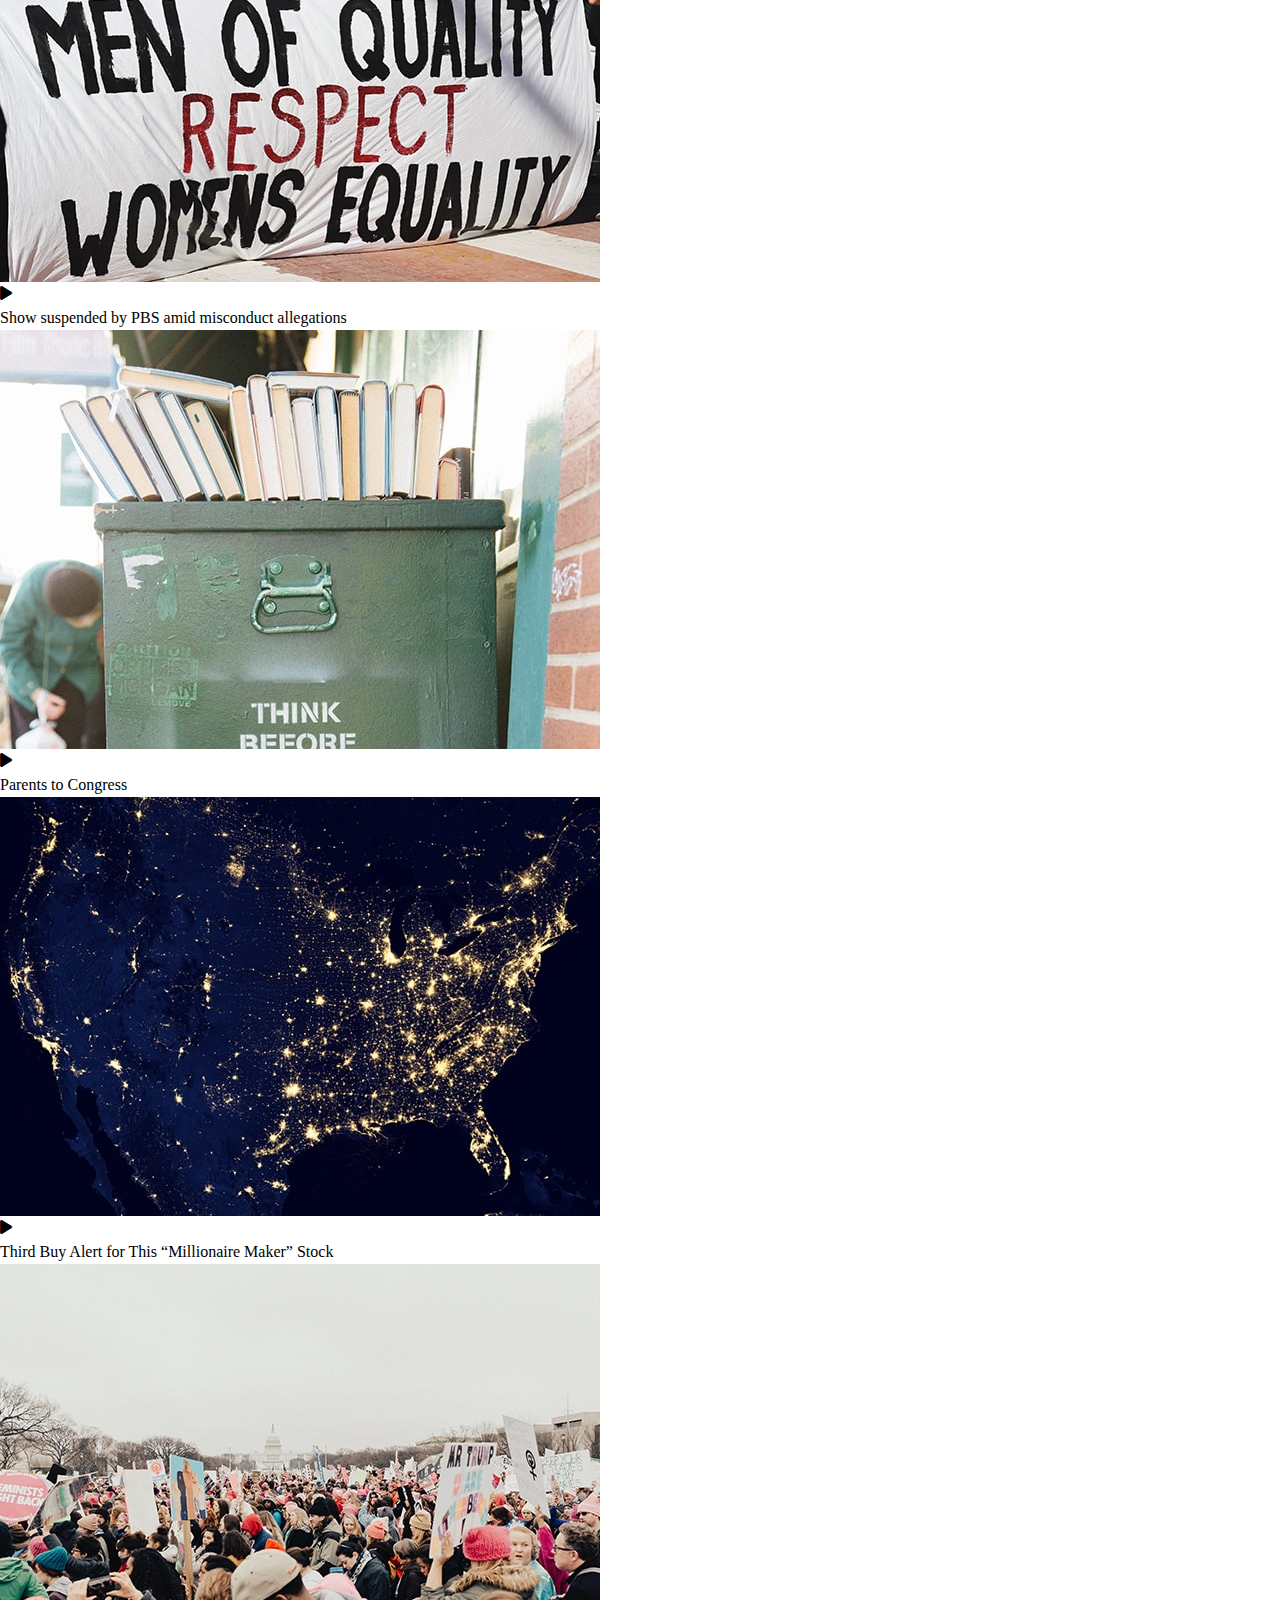
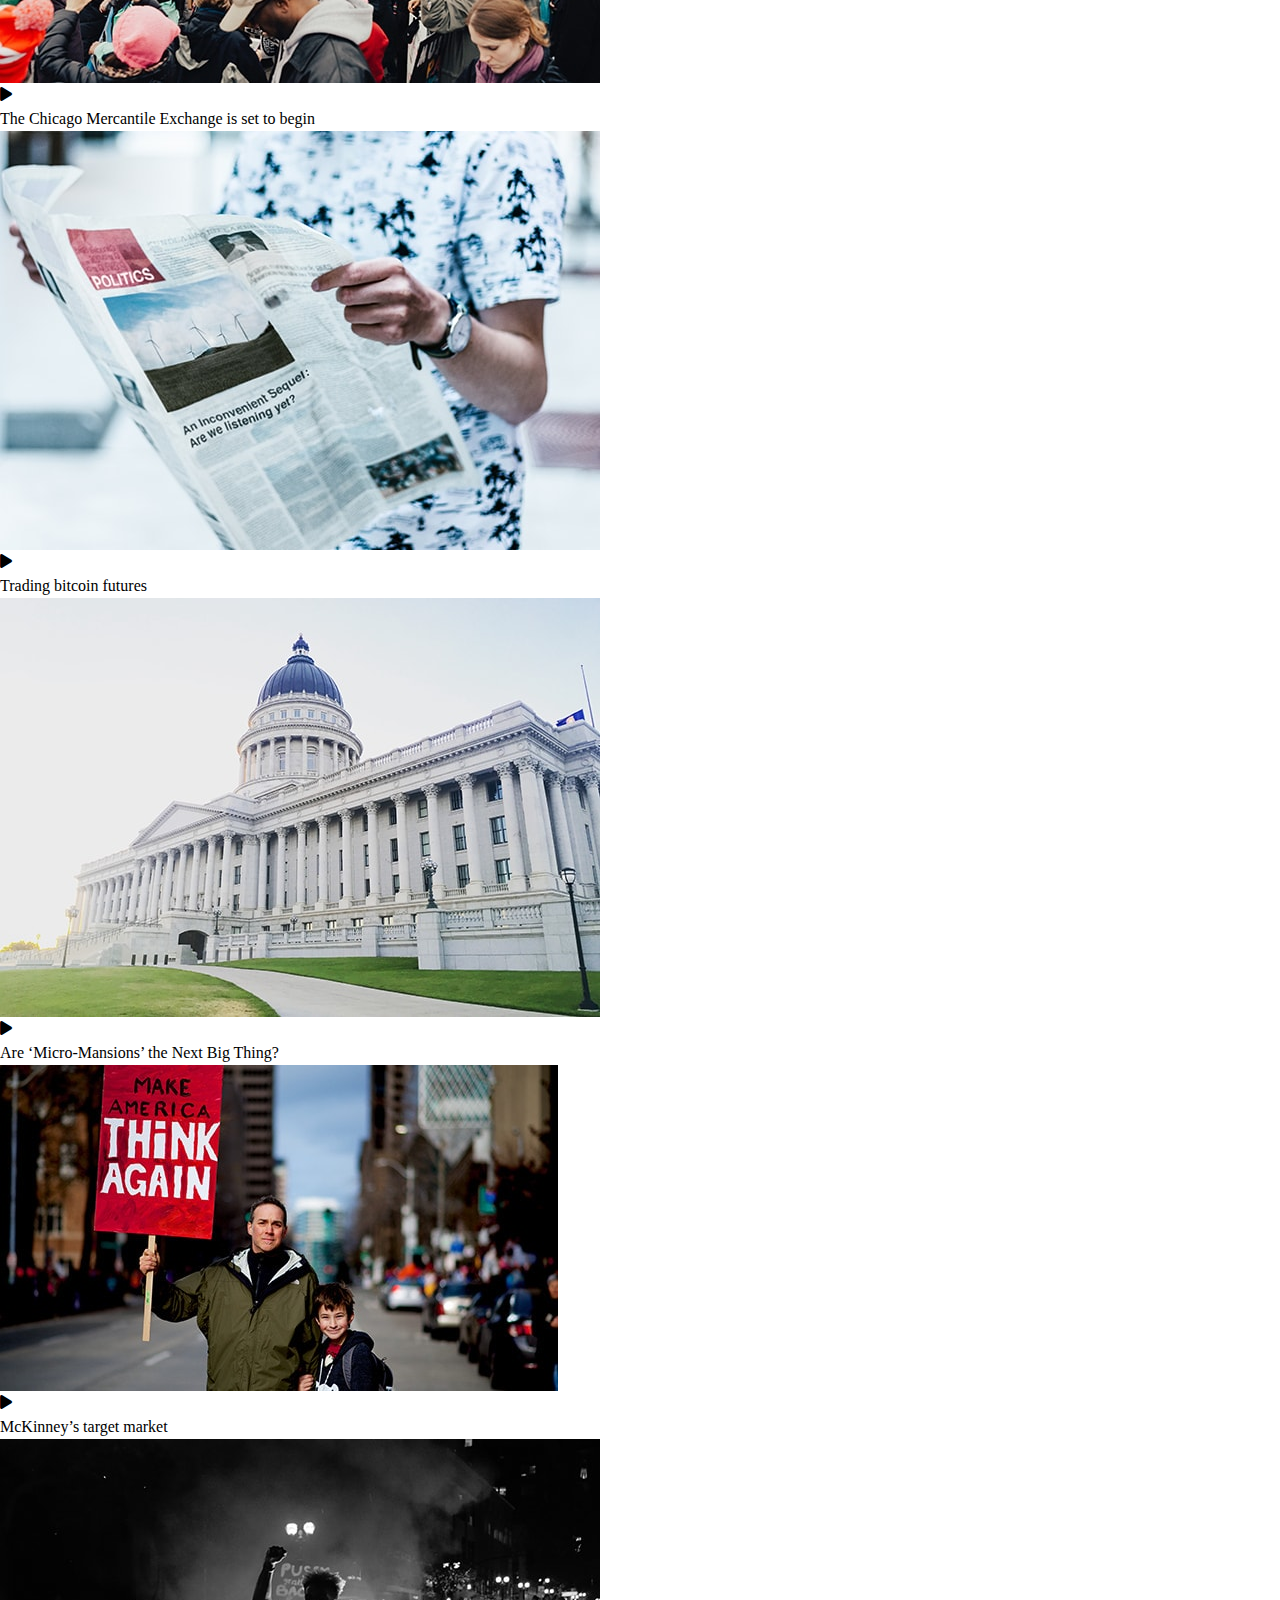
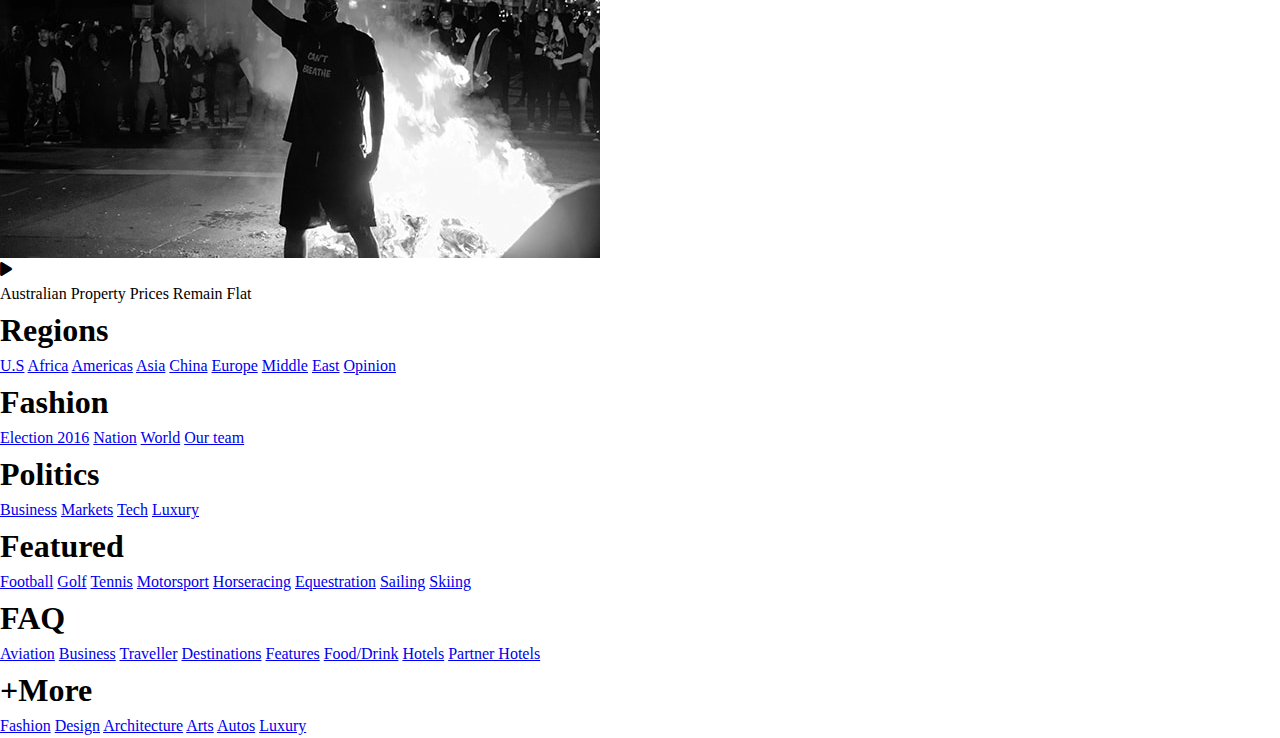
==== commit cb223276: "index" ====
--- a/index.html
+++ b/index.html
@@ -244,11 +244,11 @@
                         </div>
                     </div>
                     
-                 </div>
+                </div>
 
                  <!-- dont miss part -->
                  
-                 <div >
+                <div >
                     <!-- title -->
                     <h1 class="title-bottom-underlined title-bottom-underlined-small ">
                         don't miss
@@ -302,17 +302,354 @@
                         </div>
 
                     </div>
-                    
-                 </div>
-                    
-                 </div>
+                </div>
+                <!-- subscribe part -->
+                <div >
+                    <!-- title -->
+                    <h1 class="title-bottom-underlined title-bottom-underlined-small ">
+                        Subscribe
+                    </h1>
+                    <!-- body-container -->
+                    <div class="small-articel-wrapper">
+                       <form action="" class="main-page-subscribe-form">
+                        <input type="email" placeholder="Your Email">
+                        <input type="submit" placeholder="Subscribe">
+                       </form>
+                    </div>
+                </div>
             </div>
 
         </section>
 
-
-
+        <!-- main page second section -->
+
+        <section class="main-page-second-section">
+            <!-- first element  -->
+            <div class="second-section-container-big">
+                <img src="img/blog-img/12.jpg" alt="img">
+                <a href="#" class="red-button">
+                    video
+                </a>
+                <div class="bottom-border-grey">
+                    <a href="#" class="main-title main-title-small">
+                        Save the eniroment with this step
+                    </a>
+                    <h1 class="date date-small">
+                        Nov 29, 2017
+                    </h1>
+                </div>
+                <div class="bottom-border-grey">
+                    <a href="#" class="main-title main-title-small">
+                        Protest to be anounced in January
+                    </a>
+                    <h1 class="date date-small">
+                        Nov 29, 2017
+                    </h1>
+                </div>
+                <div class="bottom-border-grey">
+                    <a href="#" class="main-title main-title-small">
+                        10 Bills that the Congress in voting
+                    </a>
+                    <h1 class="date date-small">
+                        Nov 29, 2017
+                    </h1>
+                </div>
+                <div>
+                    <a href="#" class="main-title main-title-small">
+                        The narcissism of Donald Trump
+                    </a>
+                    <h1 class="date date-small">
+                        Nov 29, 2017
+                    </h1>
+                </div>
+            </div>
+            <!-- second element -->
+            <div class="second-section-container">
+                <img src="img/blog-img/14.jpg" alt="img">
+                <a href="#" class="red-button">
+                   others
+                </a>
+                <div>
+                    <a href="#" class="main-title main-title-small">
+                        11 hottest toys for this holiday season
+                    </a>
+                    <h1 class="date date-small">
+                        Nov 29, 2017
+                    </h1>
+                </div>
+                
+            </div>
+
+            <!-- 3rd element -->
+
+            <div class="second-section-container">
+                <img src="img/blog-img/15.jpg" alt="img">
+                <a href="#" class="red-button">
+                   video
+                </a>
+                <div>
+                    <a href="#" class="main-title main-title-small">
+                        11 hottest toys for this holiday season
+                    </a>
+                    <h1 class="date date-small">
+                        Nov 29, 2017
+                    </h1>
+                </div>
+                
+            </div>
+
+            <!-- 4th element -->
+            <div class="second-section-container-big">
+                <img src="img/blog-img/13.jpg" alt="img">
+                <a href="#" class="red-button">
+                    video
+                </a>
+                <div class="bottom-border-grey">
+                    <a href="#" class="main-title main-title-small">
+                        10 Bills that the Congress in voting
+                    </a>
+                    <h1 class="date date-small">
+                        Nov 29, 2017
+                    </h1>
+                </div>
+                <div class="bottom-border-grey">
+                    <a href="#" class="main-title main-title-small">
+                        Blair can't save Britain from Brexit
+                    </a>
+                    <h1 class="date date-small">
+                        Nov 29, 2017
+                    </h1>
+                </div>
+                <div class="bottom-border-grey">
+                    <a href="#" class="main-title main-title-small">
+                        Save the eniroment with this step
+                    </a>
+                    <h1 class="date date-small">
+                        Nov 29, 2017
+                    </h1>
+                </div>
+                <div>
+                    <a href="#" class="main-title main-title-small">
+                        Protest to be anounced in January
+                    </a>
+                    <h1 class="date date-small">
+                        Nov 29, 2017
+                    </h1>
+                </div>
+            </div>
+             <!-- 5th element -->
+             <div class="second-section-container">
+                <img src="img/blog-img/16.jpg" alt="img">
+                <a href="#" class="red-button">
+                   interview
+                </a>
+                <div>
+                    <a href="#" class="main-title main-title-small">
+                        Get this good feeling about life
+                    </a>
+                    <h1 class="date date-small">
+                        Nov 29, 2017
+                    </h1>
+                </div>
+            </div>
+            <!-- 6th element -->
+            <div class="second-section-container">
+                <img src="img/blog-img/17.jpg" alt="img">
+                <a href="#" class="red-button">
+                   video
+                </a>
+                <div>
+                    <a href="#" class="main-title main-title-small">
+                        11 hottest toys for this holiday season
+                    </a>
+                    <h1 class="date date-small">
+                        Nov 29, 2017
+                    </h1>
+                </div>
+            </div>
+        </section>
+
+        <!-- video grid section -->
+        <section class="main-video-section">
+            <div class="wrapper">
+                <!-- 1st element -->
+                <div class="video-card">
+                    <div class="img-container">
+                        <img src="img/blog-img/4.jpg" alt="img">
+                        <i class="fa-solid fa-play"></i>
+                    </div>
+                    <div class="video-card-text">
+                        Show suspended by PBS amid misconduct allegations
+                    </div>
+                </div>
+                <!-- 2nd element -->
+                <div class="video-card">
+                    <div class="img-container">
+                        <img src="img/blog-img/5.jpg" alt="img">
+                        <i class="fa-solid fa-play"></i>
+                    </div>
+                    <div class="video-card-text">
+                        Parents to Congress
+                    </div>
+                </div>
+
+                <!-- 3rd element -->
+
+                <div class="video-card">
+                    <div class="img-container">
+                        <img src="img/blog-img/6.jpg" alt="img">
+                        <i class="fa-solid fa-play"></i>
+                    </div>
+                    <div class="video-card-text">
+                        Third Buy Alert for This “Millionaire Maker” Stock
+                    </div>
+                </div>
+                <!-- 4th element -->
+
+                <div class="video-card">
+                    <div class="img-container">
+                        <img src="img/blog-img/7.jpg" alt="img">
+                        <i class="fa-solid fa-play"></i>
+                    </div>
+                    <div class="video-card-text">
+                        The Chicago Mercantile Exchange is set to begin
+                    </div>
+                </div>
+                <!-- 5th element -->
+
+                <div class="video-card">
+                    <div class="img-container">
+                        <img src="img/blog-img/8.jpg" alt="img">
+                        <i class="fa-solid fa-play"></i>
+                    </div>
+                    <div class="video-card-text">
+                        Trading bitcoin futures
+                    </div>
+                </div>
+                <!-- 6th element -->
+
+                <div class="video-card">
+                    <div class="img-container">
+                        <img src="img/blog-img/9.jpg" alt="img">
+                        <i class="fa-solid fa-play"></i>
+                    </div>
+                    <div class="video-card-text">
+                        Are ‘Micro-Mansions’ the Next Big Thing?
+                    </div>
+                </div>
+                <!-- 7th element -->
+
+                <div class="video-card">
+                    <div class="img-container">
+                        <img src="img/blog-img/21.jpg" alt="img">
+                        <i class="fa-solid fa-play"></i>
+                    </div>
+                    <div class="video-card-text">
+                        McKinney’s target market
+                    </div>
+                </div>
+                <!-- 8th element -->
+
+                <div class="video-card">
+                    <div class="img-container">
+                        <img src="img/blog-img/11.jpg" alt="img">
+                        <i class="fa-solid fa-play"></i>
+                    </div>
+                    <div class="video-card-text">
+                        Australian Property Prices Remain Flat
+                    </div>
+                </div>
+
+            </div>
+
+        </section>
     </main>
+
+    <!-- footer -->
+    <footer>
+        <div class="wrapper">
+            <!-- 1 element -->
+            <nav class="footer nav">
+                <h1 class="footer-nav-title">
+                    Regions
+                </h1>
+                <a class="footer-nav-link" href="#">U.S</a>
+                <a class="footer-nav-link" href="#">Africa</a>
+                <a class="footer-nav-link" href="#">Americas</a>
+                <a class="footer-nav-link" href="#">Asia</a>
+                <a class="footer-nav-link" href="#">China</a>
+                <a class="footer-nav-link" href="#">Europe</a>
+                <a class="footer-nav-link" href="#">Middle</a>
+                <a class="footer-nav-link" href="#">East</a>
+                <a class="footer-nav-link" href="#">Opinion</a>
+            </nav>
+
+            <!-- 2 element -->
+            <nav class="footer nav">
+                <h1 class="footer-nav-title">
+                    Fashion
+                </h1>
+                <a class="footer-nav-link" href="#">Election 2016</a>
+                <a class="footer-nav-link" href="#">Nation</a>
+                <a class="footer-nav-link" href="#">World</a>
+                <a class="footer-nav-link" href="#">Our team</a>
+            </nav>
+
+            <!-- 3 element -->
+            <nav class="footer nav">
+                <h1 class="footer-nav-title">
+                    Politics
+                </h1>
+                <a class="footer-nav-link" href="#">Business</a>
+                <a class="footer-nav-link" href="#">Markets</a>
+                <a class="footer-nav-link" href="#">Tech</a>
+                <a class="footer-nav-link" href="#">Luxury</a>
+            </nav>
+
+            <!-- 4 element -->
+            <nav class="footer nav">
+                <h1 class="footer-nav-title">
+                    Featured
+                </h1>
+                <a class="footer-nav-link" href="#">Football</a>
+                <a class="footer-nav-link" href="#">Golf</a>
+                <a class="footer-nav-link" href="#">Tennis</a>
+                <a class="footer-nav-link" href="#">Motorsport</a>
+                <a class="footer-nav-link" href="#">Horseracing</a>
+                <a class="footer-nav-link" href="#">Equestration</a>
+                <a class="footer-nav-link" href="#">Sailing</a>
+                <a class="footer-nav-link" href="#">Skiing</a>
+            </nav>
+
+            <!-- 5 element -->
+            <nav class="footer nav">
+                <h1 class="footer-nav-title">
+                    FAQ
+                </h1>
+                <a class="footer-nav-link" href="#">Aviation</a>
+                <a class="footer-nav-link" href="#">Business</a>
+                <a class="footer-nav-link" href="#">Traveller</a>
+                <a class="footer-nav-link" href="#">Destinations</a>
+                <a class="footer-nav-link" href="#">Features</a>
+                <a class="footer-nav-link" href="#">Food/Drink</a>
+                <a class="footer-nav-link" href="#">Hotels</a>
+                <a class="footer-nav-link" href="#">Partner Hotels</a>
+            </nav>
+            
+            <!-- 6 element -->
+            <nav class="footer nav">
+                <h1 class="footer-nav-title">
+                    +More
+                </h1>
+                <a class="footer-nav-link" href="#">Fashion</a>
+                <a class="footer-nav-link" href="#">Design</a>
+                <a class="footer-nav-link" href="#">Architecture</a>
+                <a class="footer-nav-link" href="#">Arts</a>
+                <a class="footer-nav-link" href="#">Autos</a>
+                <a class="footer-nav-link" href="#">Luxury</a>
+            </nav> 
+        </div>
+    </footer>
 
 </body>
 </html>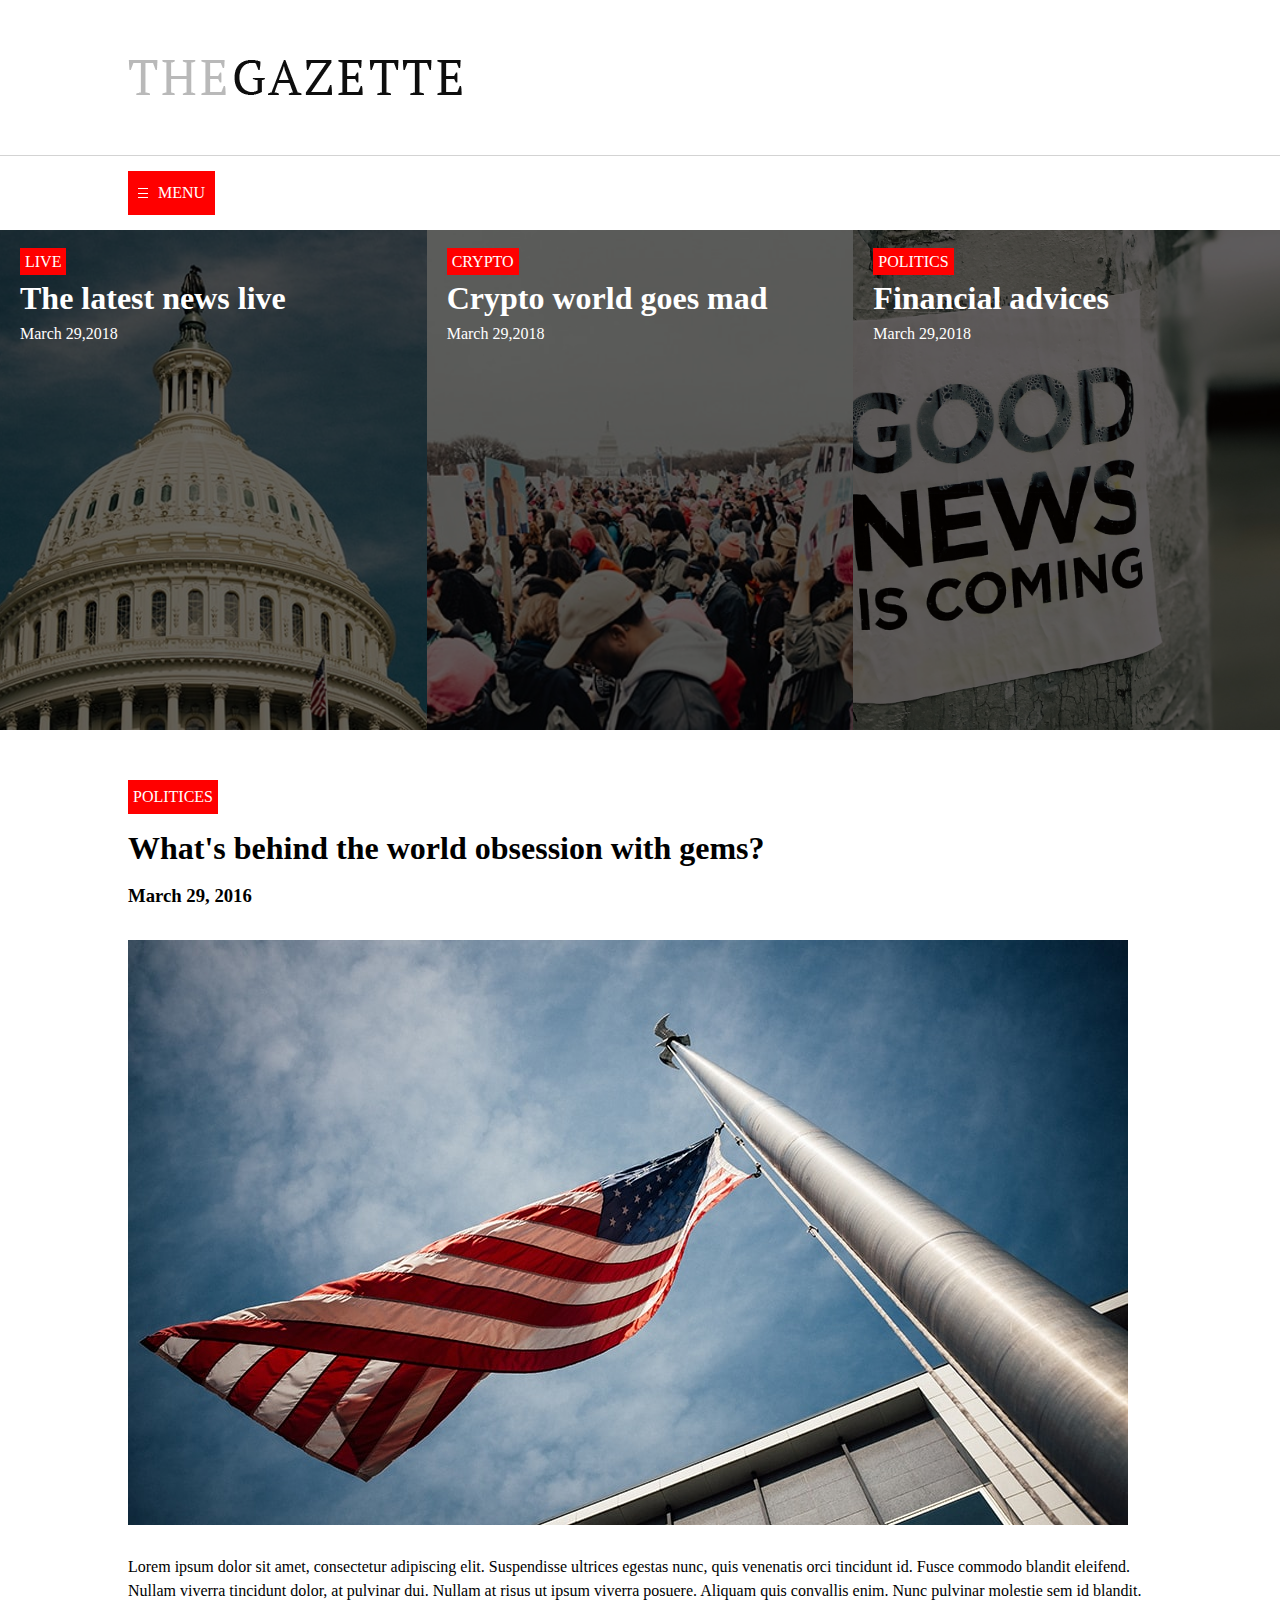
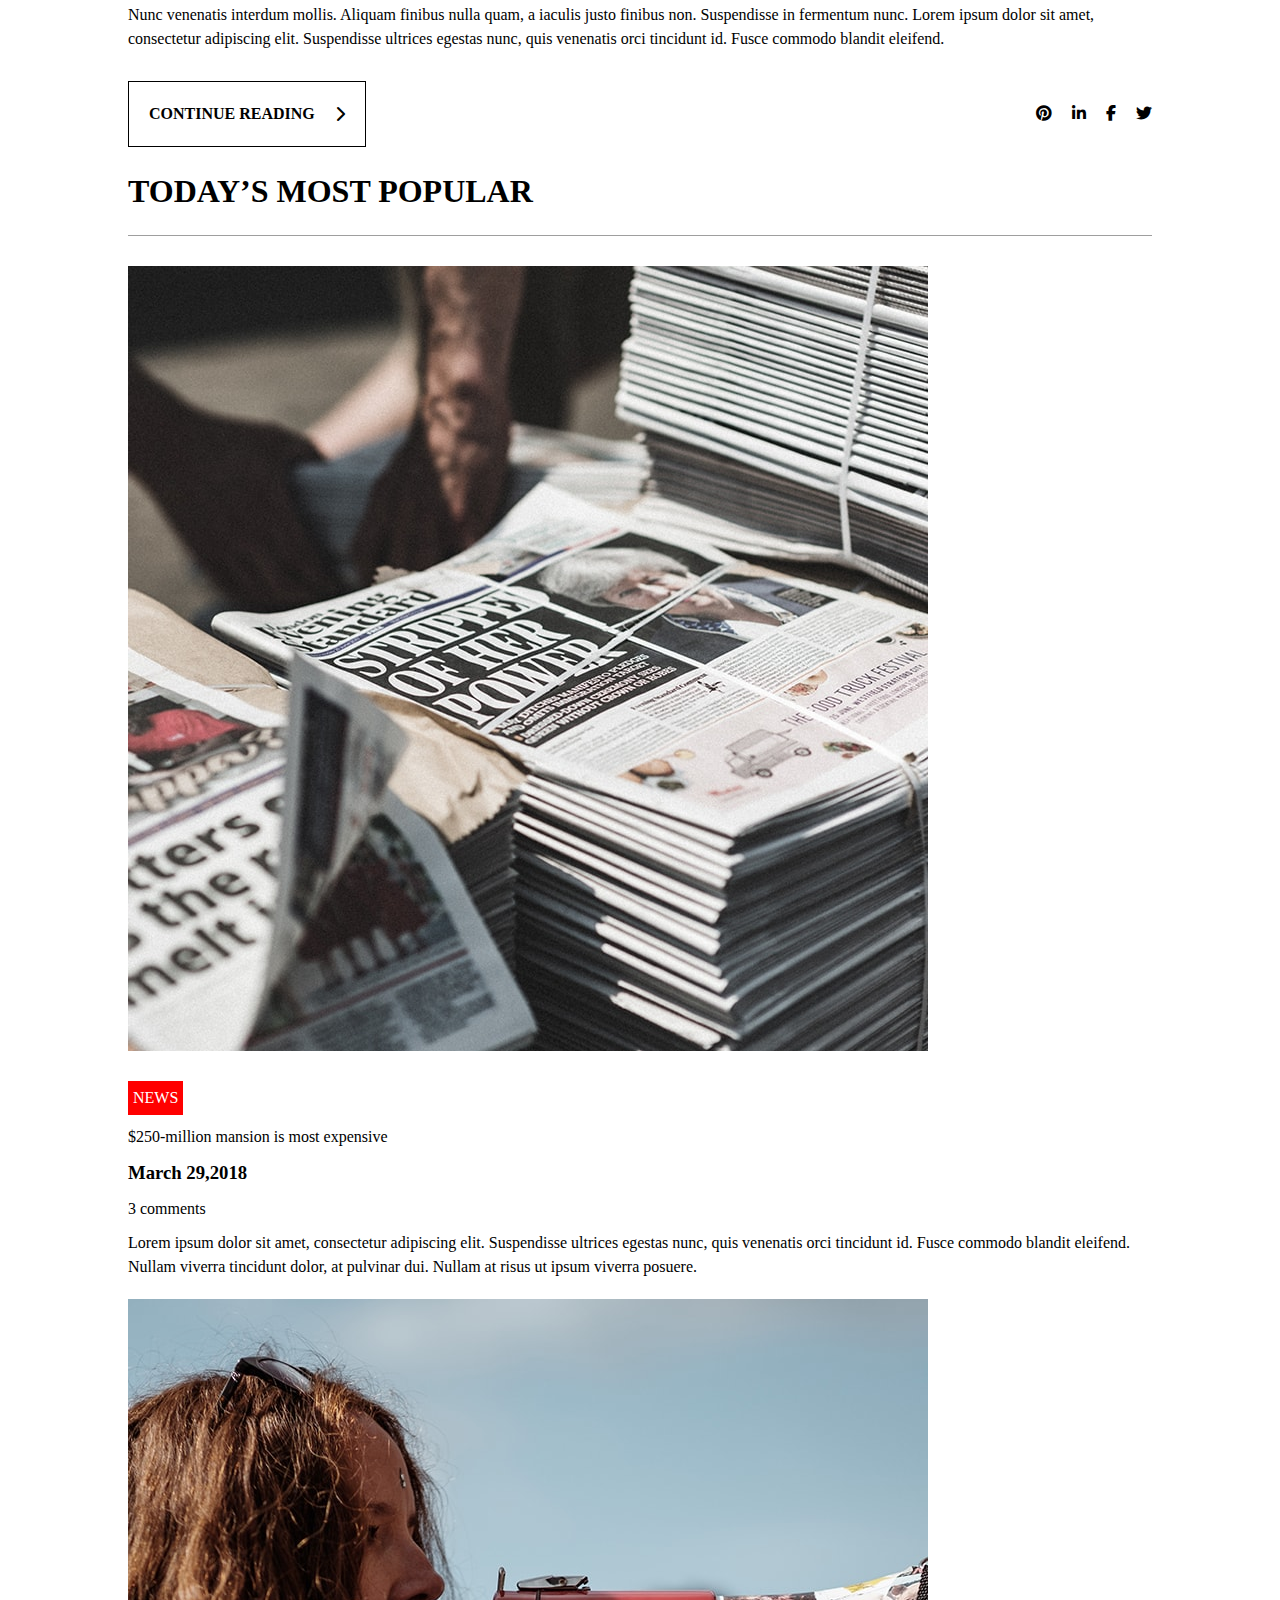
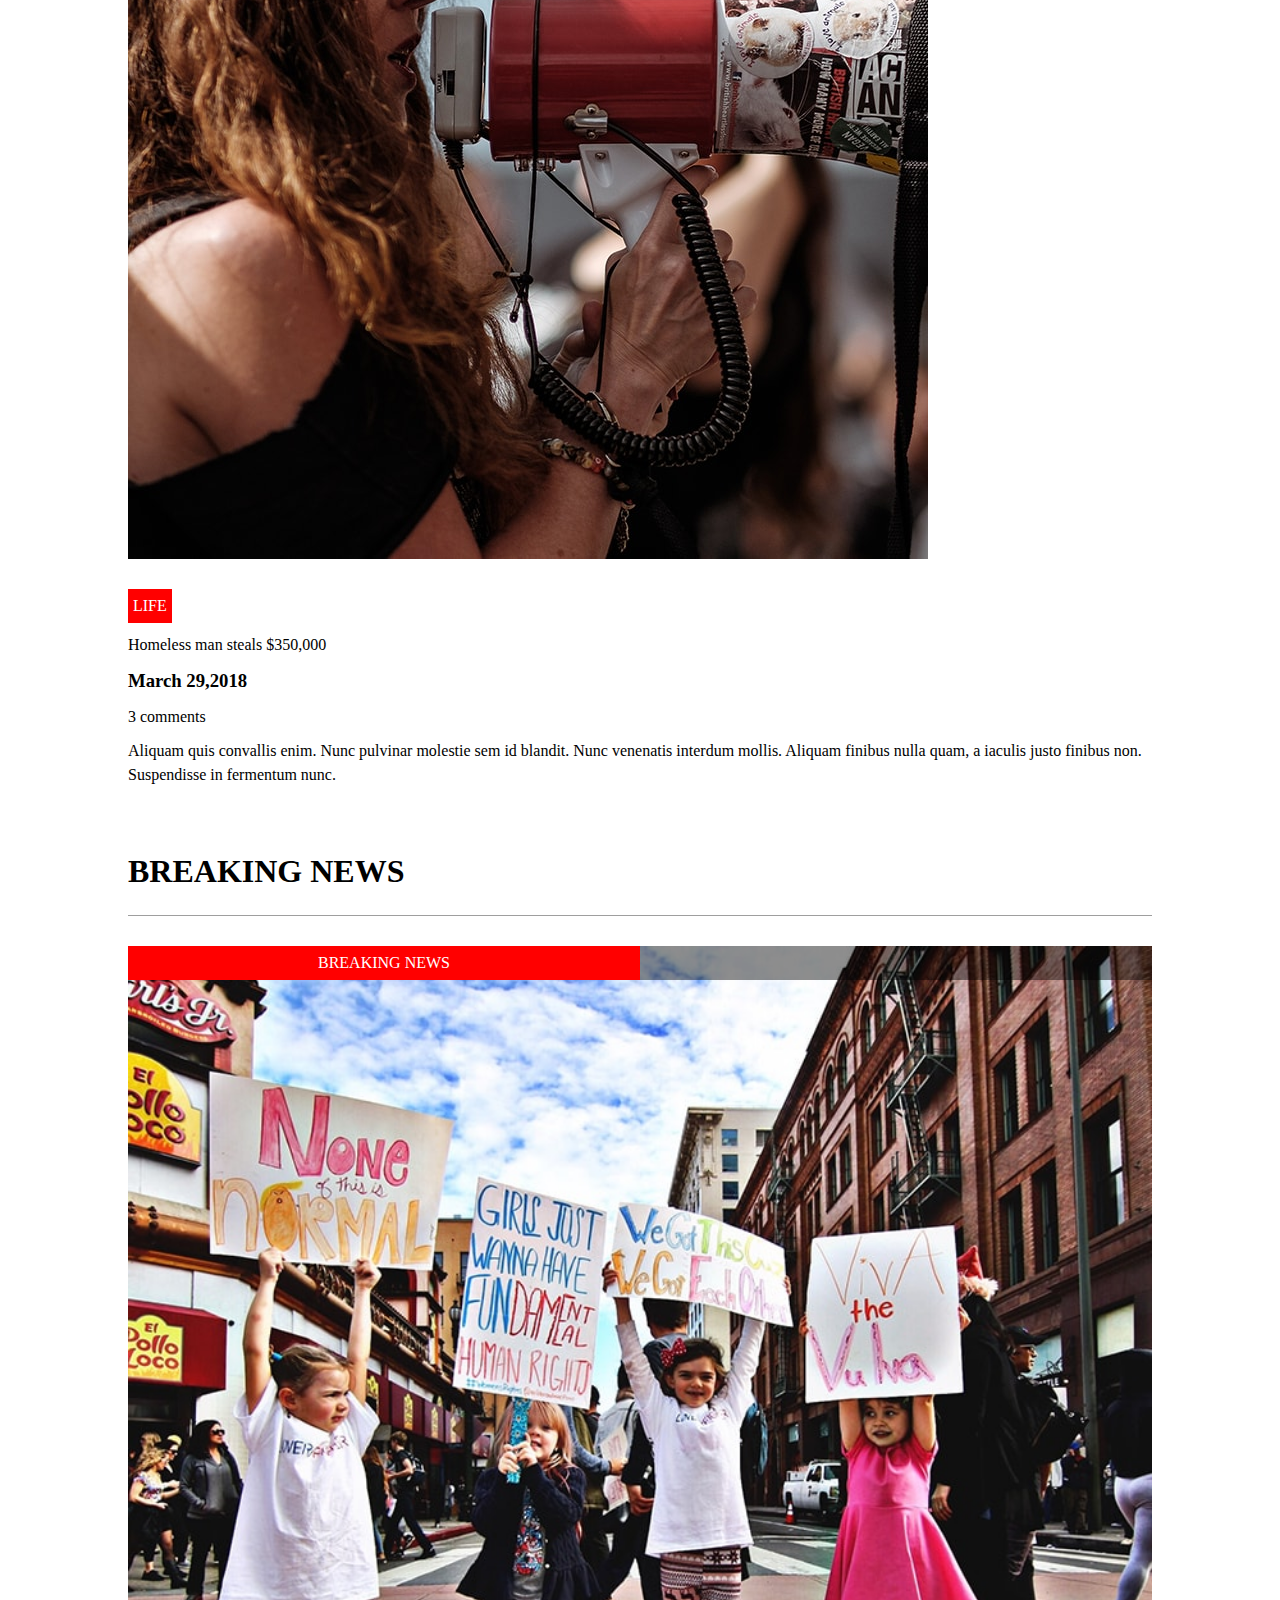
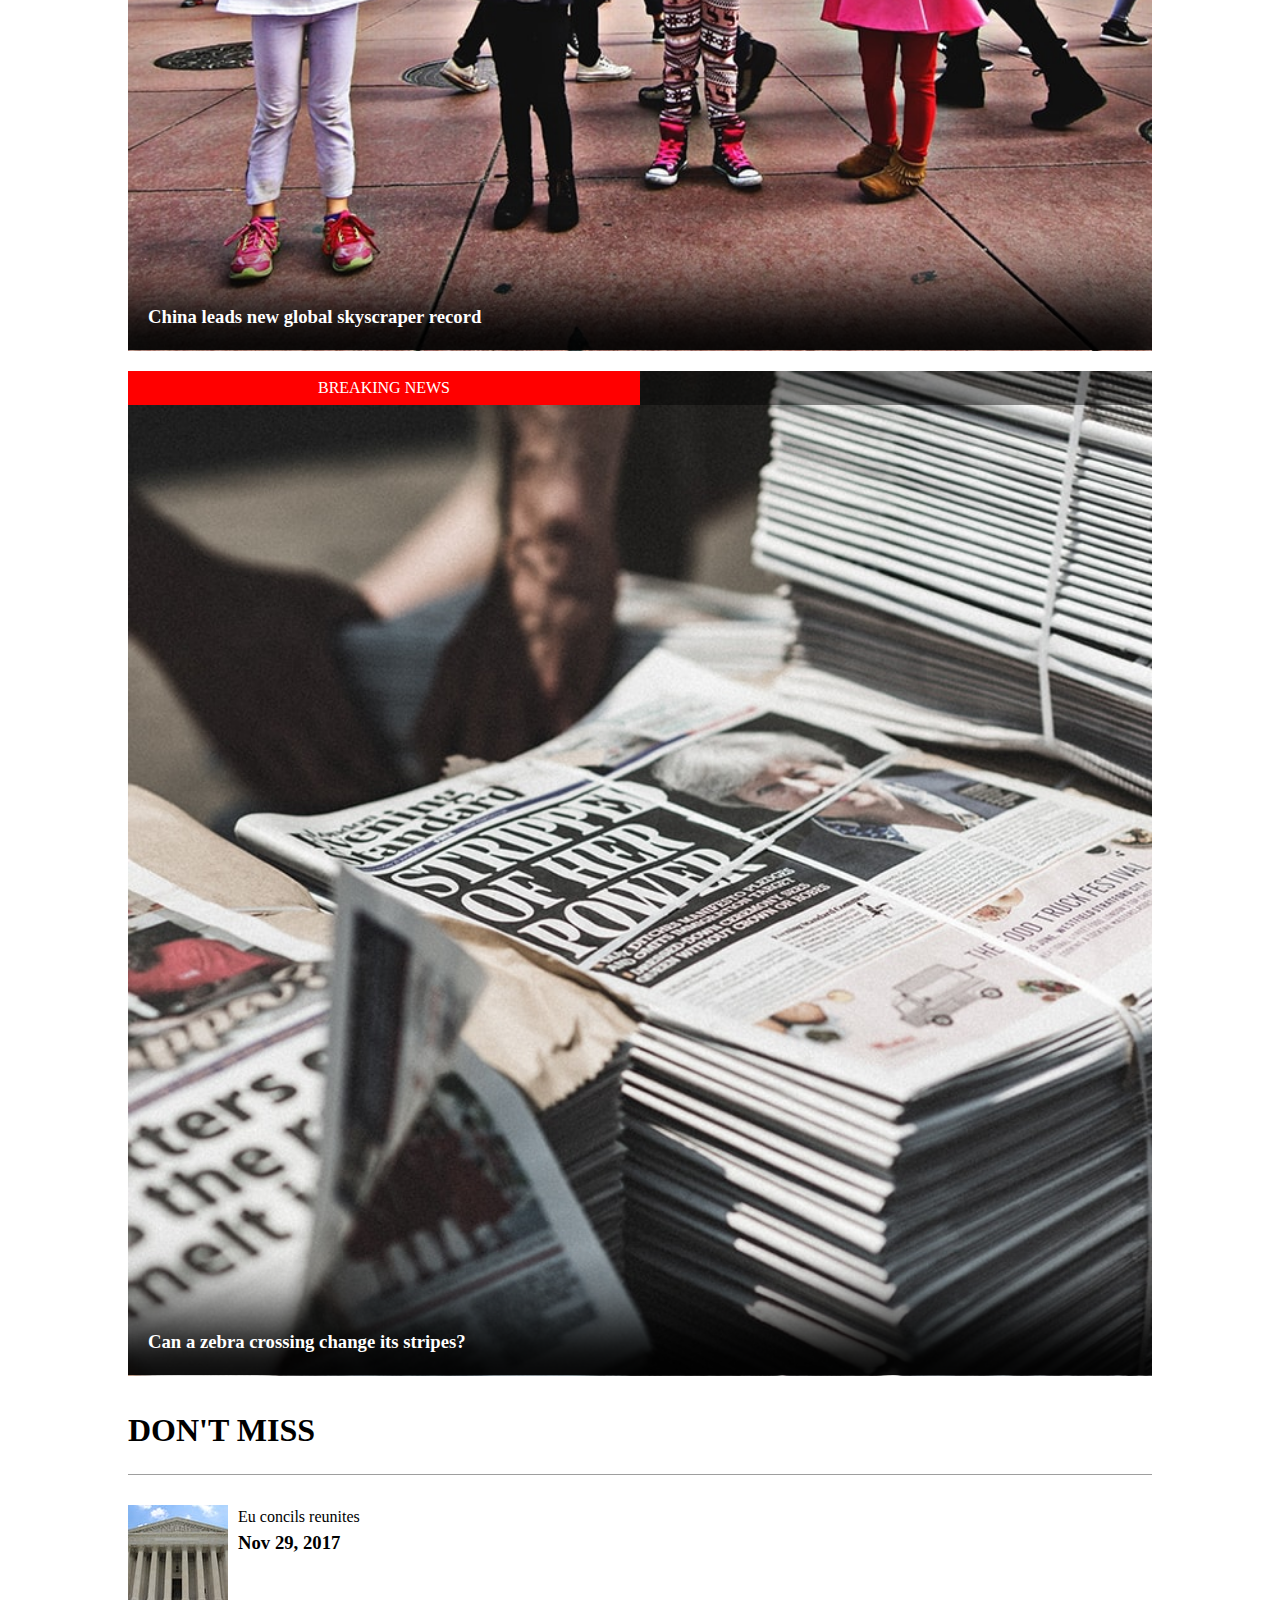
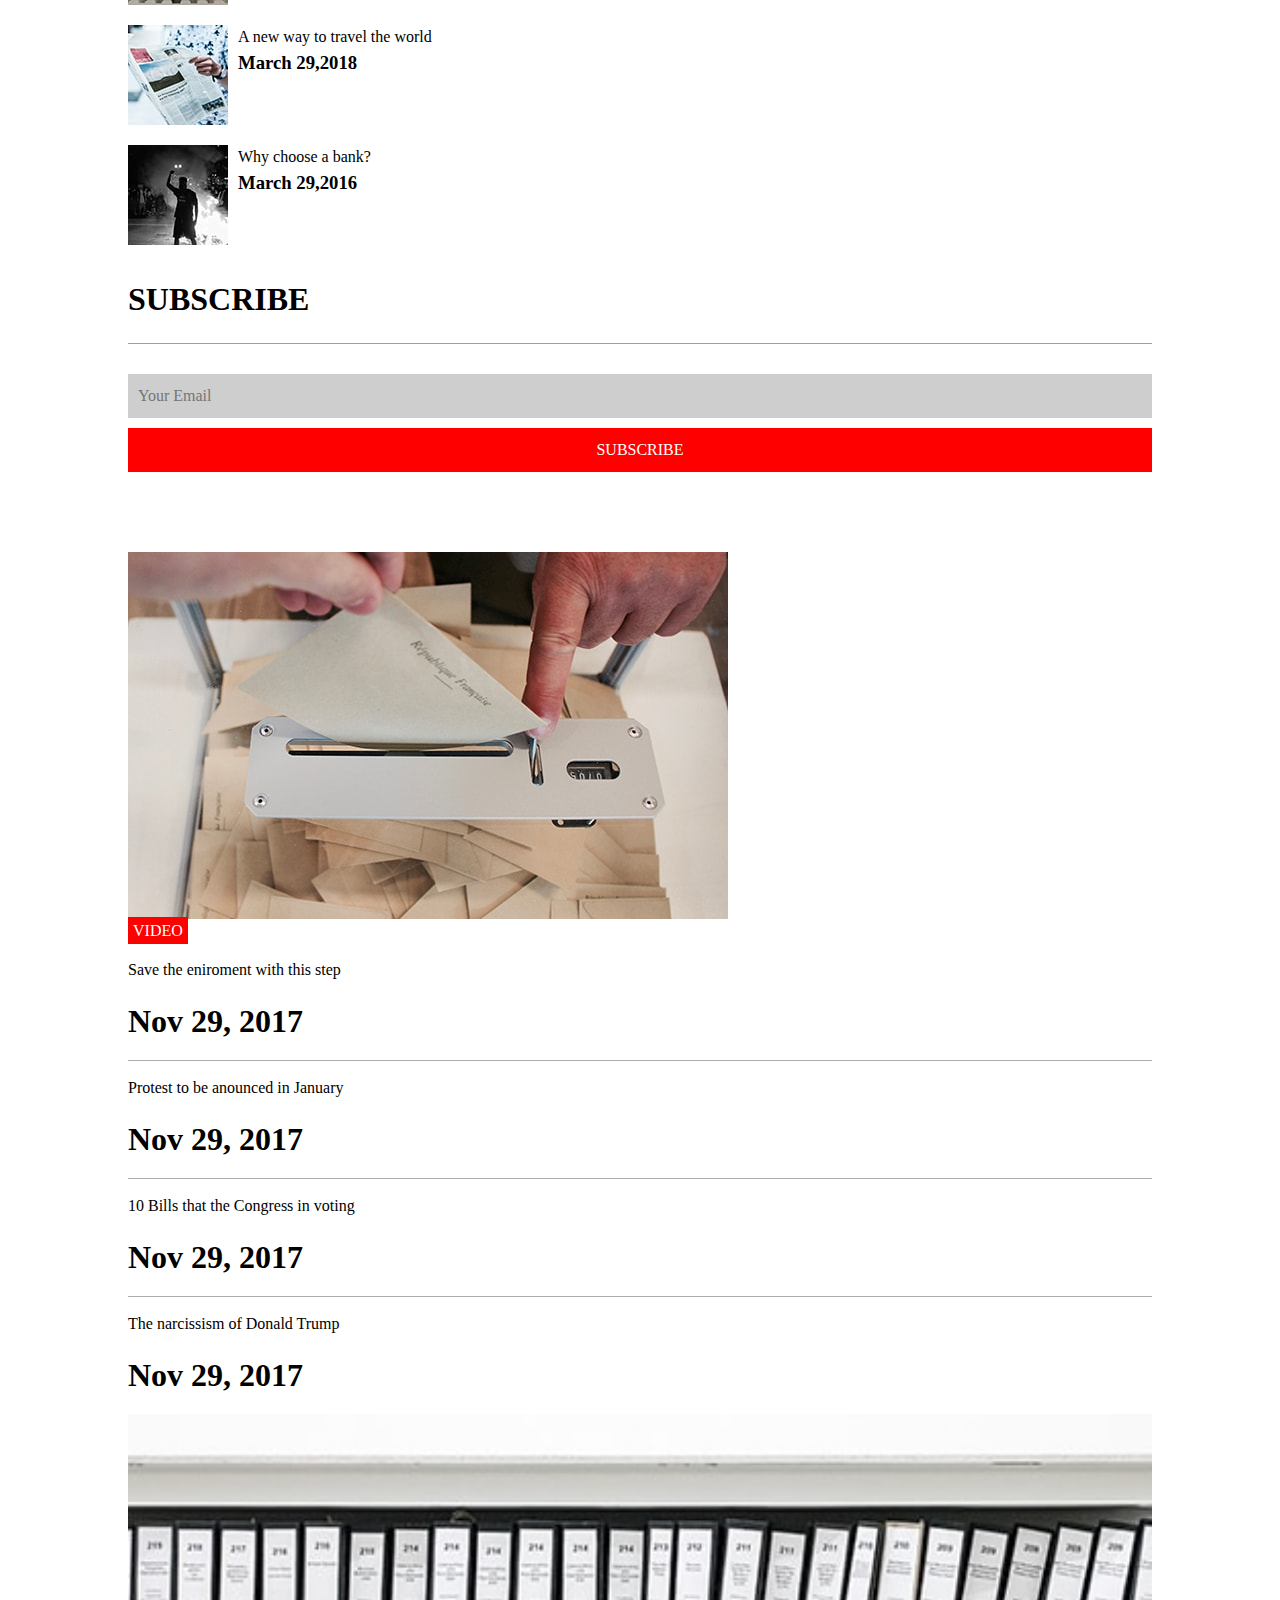
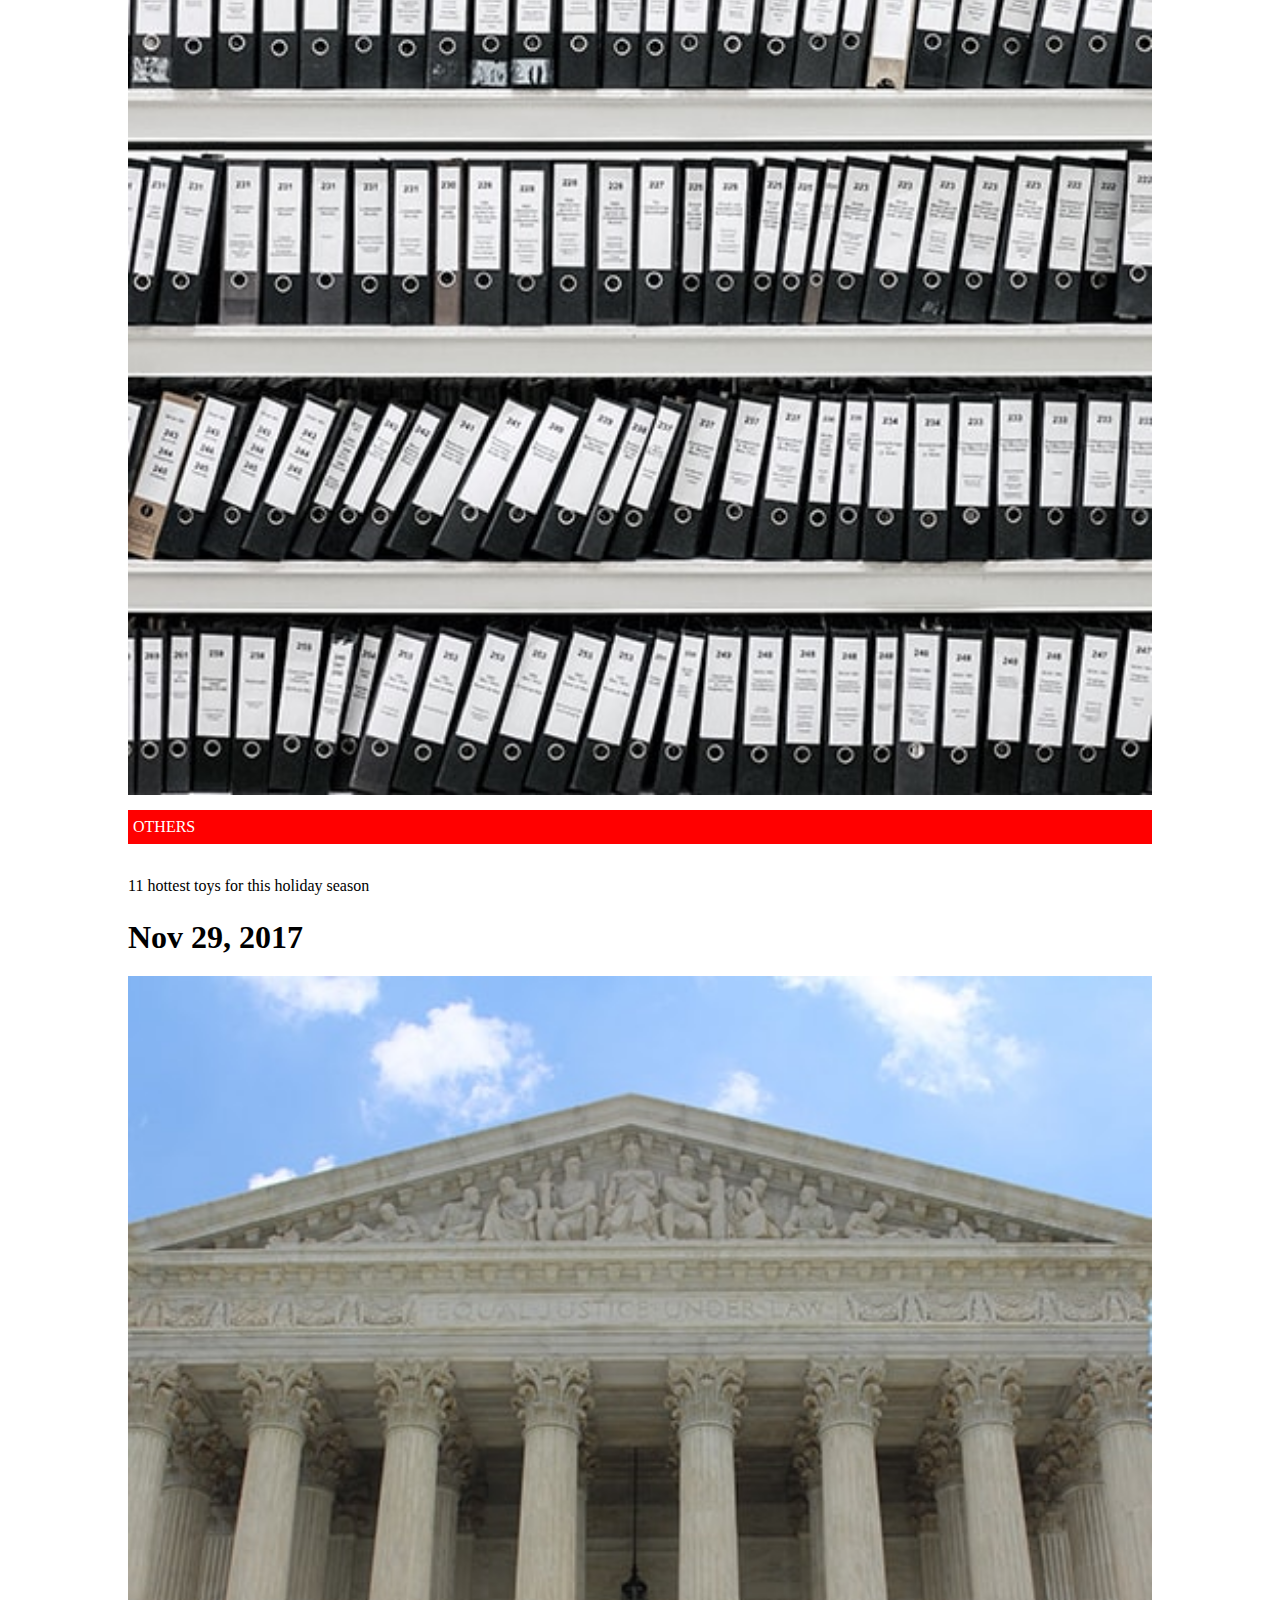
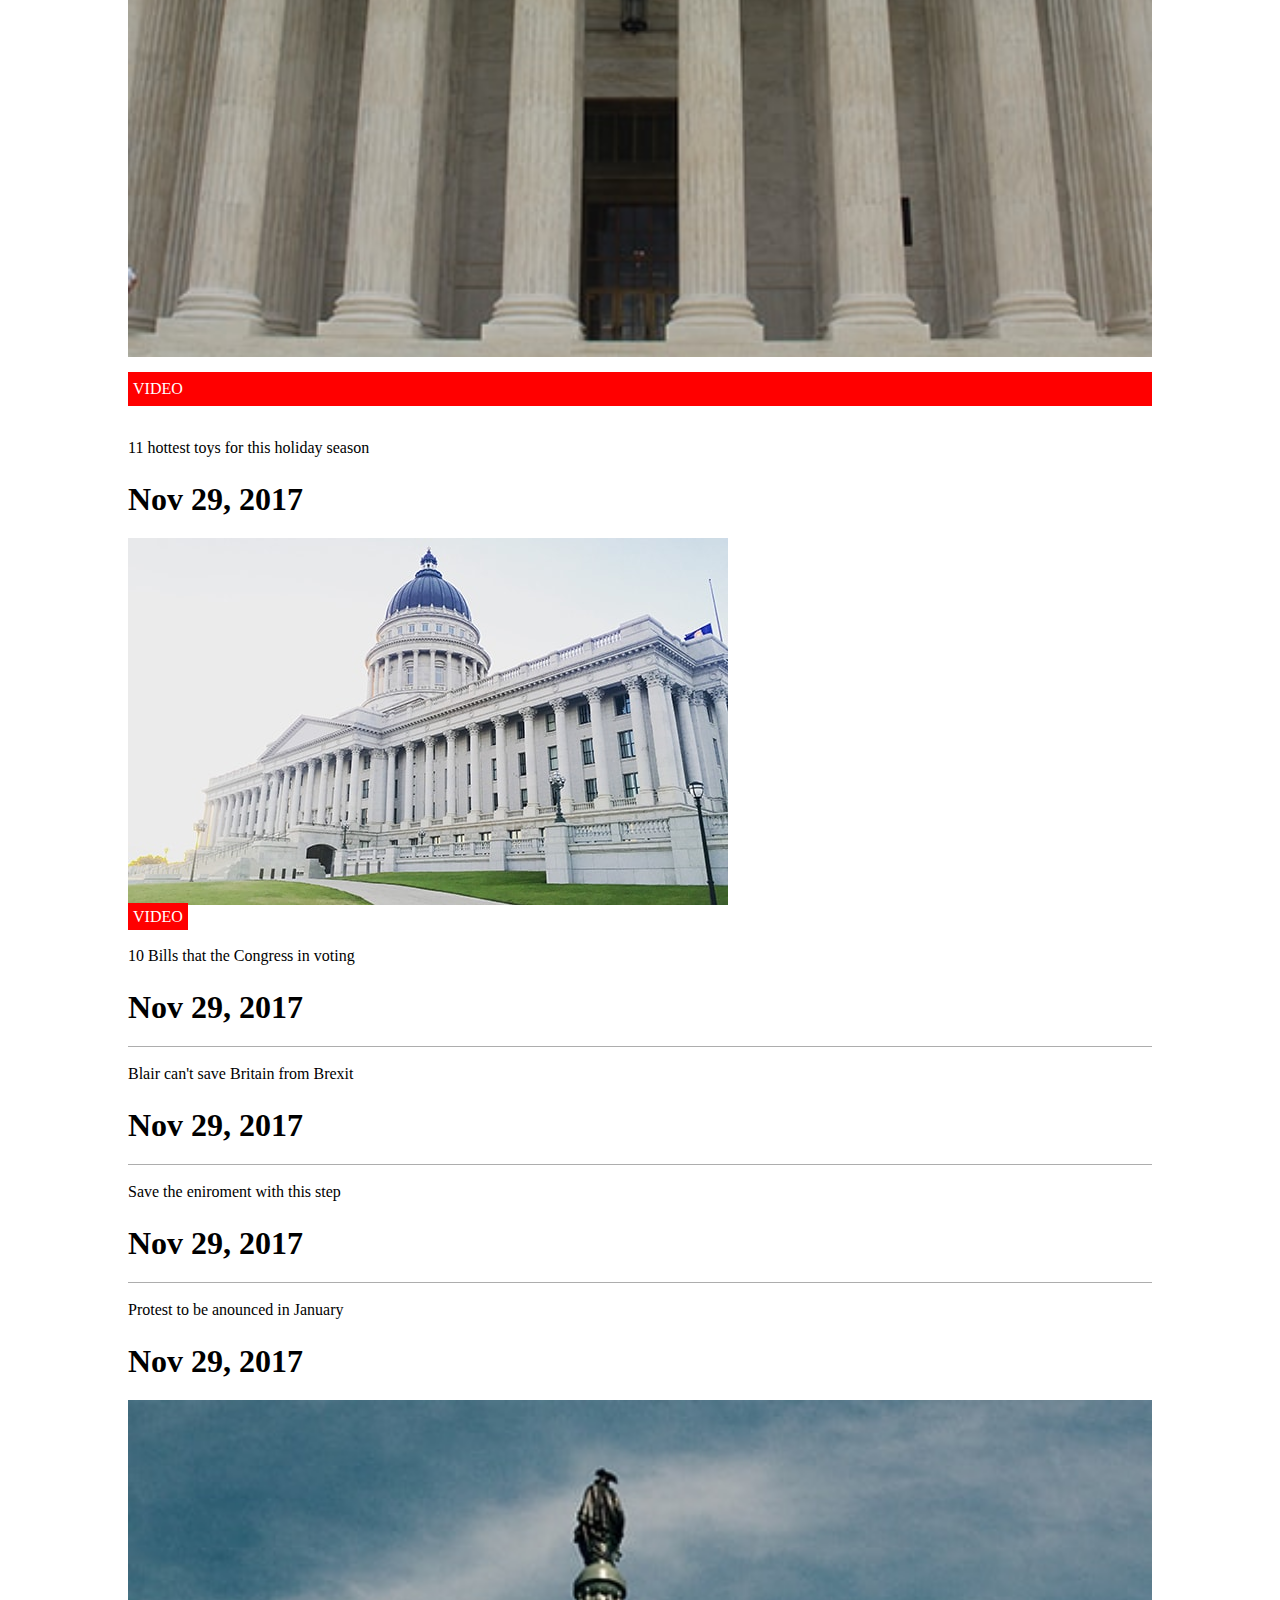
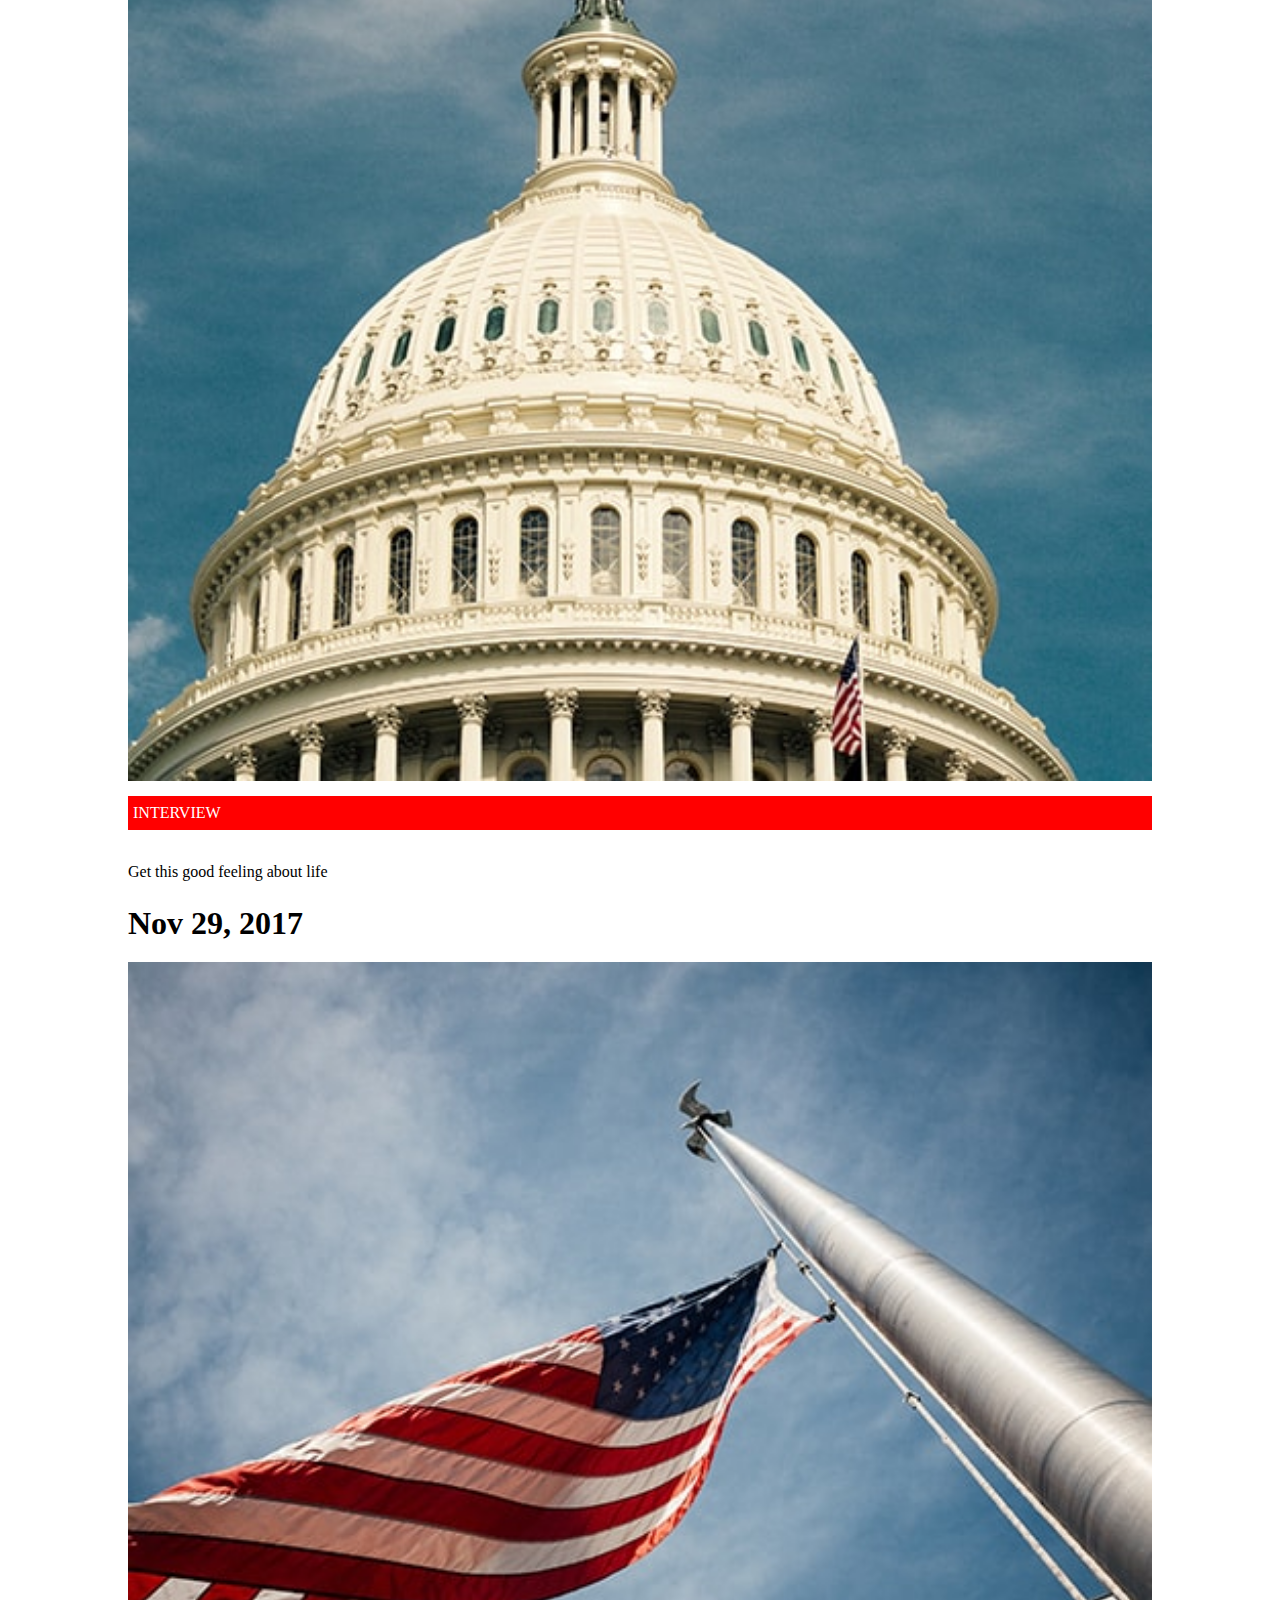
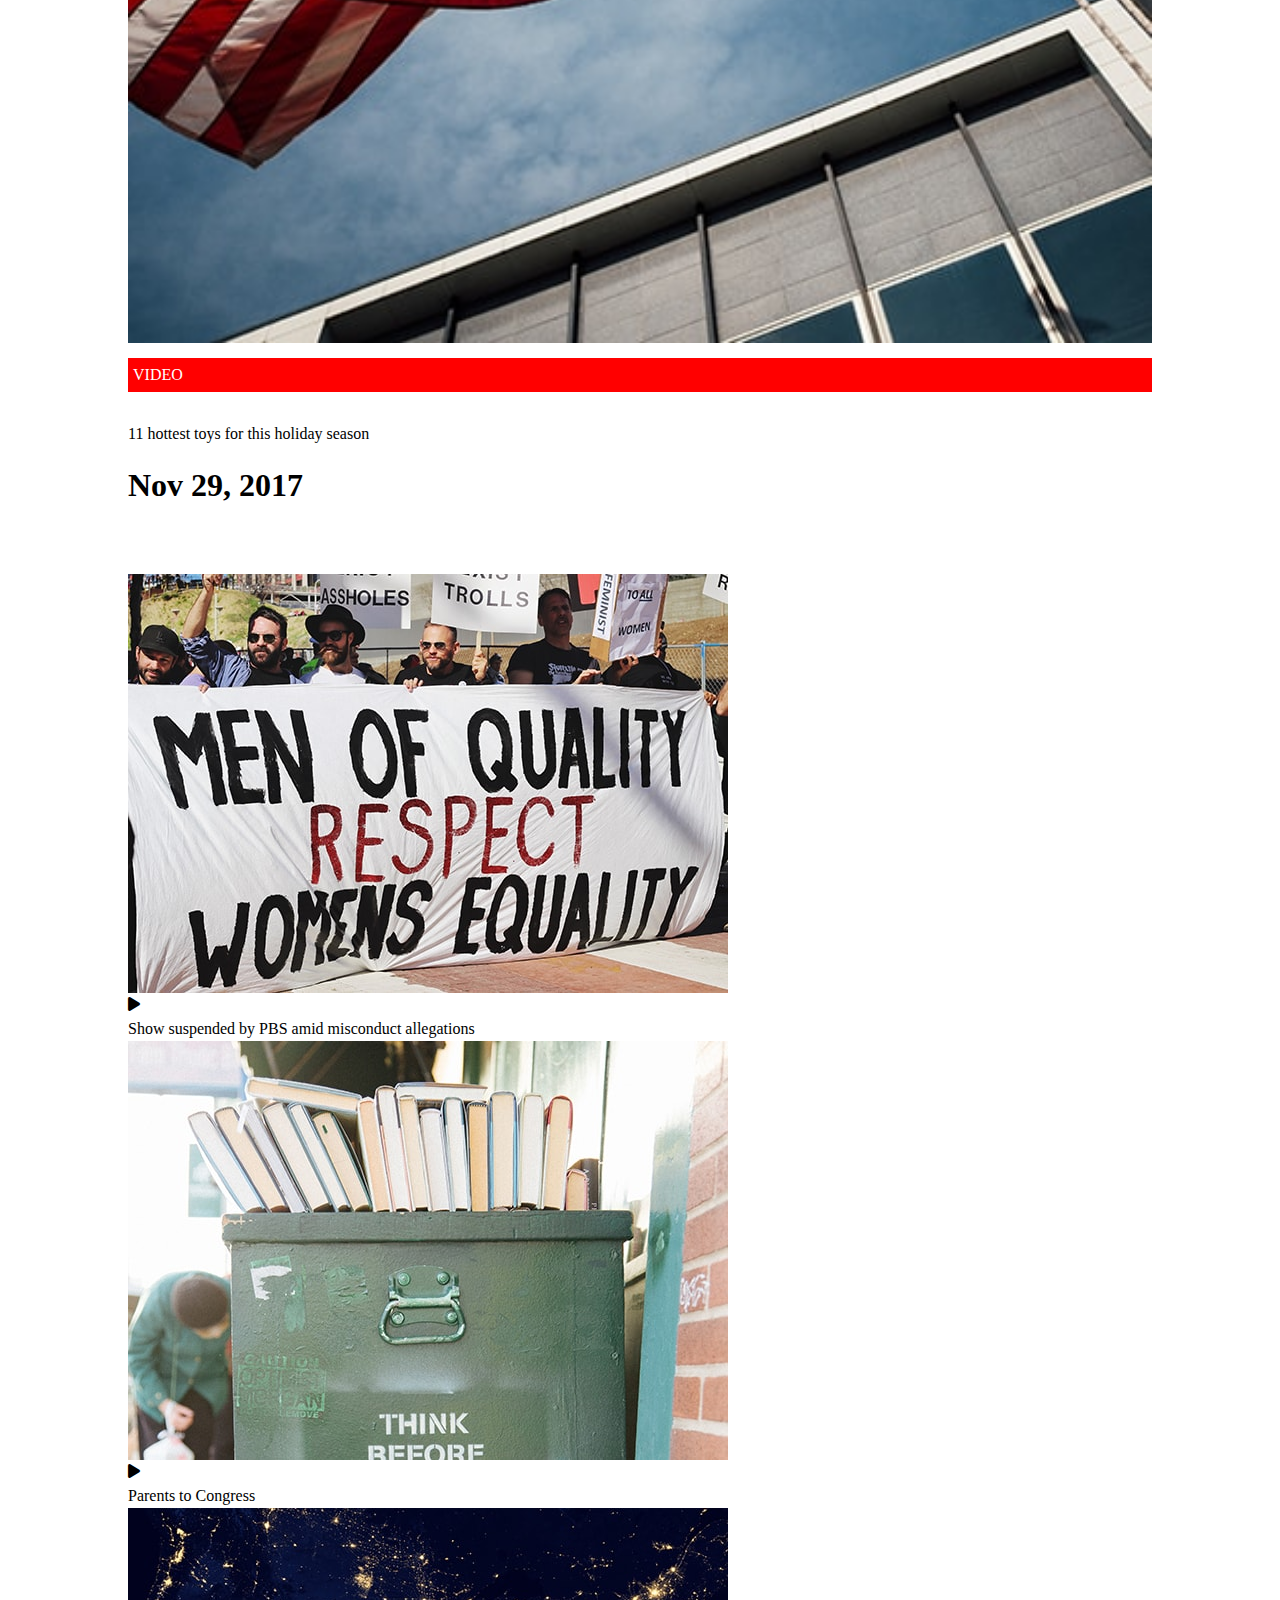
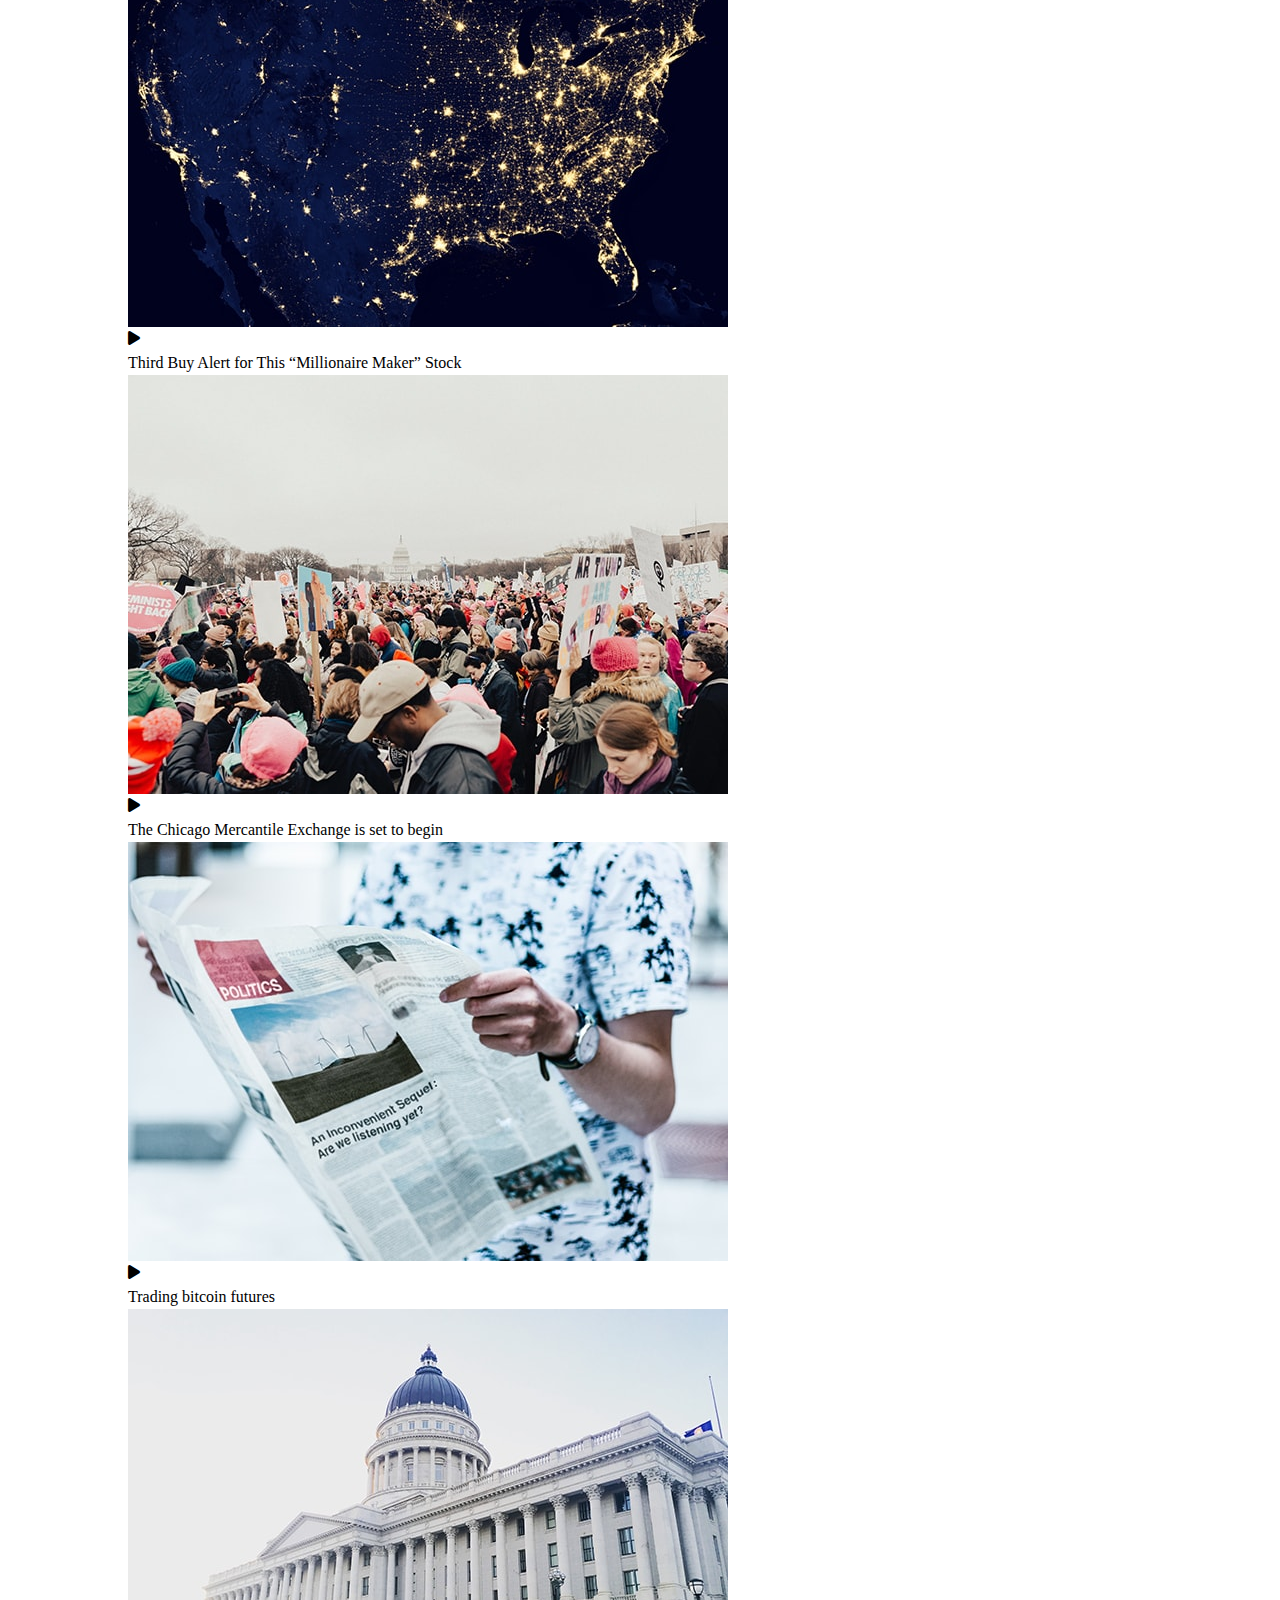
==== commit 806c8de9: "en construction" ====
--- a/index.html
+++ b/index.html
@@ -18,7 +18,7 @@
         <div class="Main-nav-container">
             <div class="wrapper">
                 <!-- links -->
-                <nav>
+                <nav class="header-nav">
                     <a href="#" class="main-nav-links red_hover">today</a>
                     <a href="#" class="main-nav-links red_hover">politics</a>
                     <a href="#" class="main-nav-links red_hover">lifestyle</a>
@@ -41,18 +41,21 @@
                         <div></div>
                         <div></div>
                     </div>
-                    <div>
+                    <div class="menu-text">
                         Menu
                     </div>
                 </a>
             </div>
         </div>
     </header>
+
+
+
     <main>
         <!-- carousel section -->
         <section class="carousel">
             <!-- first container -->
-            <div class="img-container">
+            <div class="carousel-container">
                 <img class="carousel-single-img" src="img/blog-img/16.jpg" alt="img">
                 <div class="carousel-single-desc">
                     <a href="#" class="red-button red-button-smaller">
@@ -67,7 +70,7 @@
                 </div>
             </div>
             <!-- second container -->
-            <div class="img-container">
+            <div class="carousel-container">
                 <img class="carousel-single-img" src="img/blog-img/7.jpg" alt="img">
                 <div class="carousel-single-desc">
                     <a href="#" class="red-button red-button-smaller">
@@ -82,7 +85,7 @@
                 </div>
             </div>
             <!-- third container -->
-            <div class="img-container">
+            <div class="carousel-container">
                 <img class="carousel-single-img" src="img/bg-img/3.jpg" alt="img">
                 <div class="carousel-single-desc">
                     <a href="#" class="red-button red-button-smaller">
@@ -104,7 +107,7 @@
                 <!-- big article container -->
                 <div class="Big-main-big-article">
                     <!-- upperpart -->
-                    <div class="Big-main-big-article-upperpart">
+                    <div class="flex flex-spaced-vert">
                         <a href="#" class="red-button">
                             Politices
                         </a>
@@ -126,21 +129,22 @@
                      <!-- big articel down part -->
                      <div class="Big-main-big-article-bottompart">
                         <!-- continue reading button -->
-                        <a class="Big-main-big-article-bottompart-button red-hover" href="#">
-                            continue reading <span>></span>
+                        <a class="Transparent-button red-hover" href="#">
+                            continue reading 
+                            <i class="fa-solid fa-chevron-right"></i>
                         </a>
                         <!-- social icons -->
-                        <div>
-                            <a class="Big-main-big-article-bottompart-icon red-hover" href="#">
+                        <div class="Big-articel-icons-container">
+                            <a class="social-icon red-hover" href="#">
                                 <i class="fa-brands fa-pinterest"></i>
                             </a>
-                            <a class="Big-main-big-article-bottompart-icon red-hover"  href="#">
+                            <a class="social-icon red-hover"  href="#">
                                 <i class="fa-brands fa-linkedin-in"></i>
                             </a>
-                            <a class="Big-main-big-article-bottompart-icon red-hover"  href="#">
+                            <a class="social-icon red-hover"  href="#">
                                 <i class="fa-brands fa-facebook-f"></i>
                             </a>
-                            <a class="Big-main-big-article-bottompart-icon red-hover"  href="#">
+                            <a class="social-icon red-hover"  href="#">
                                 <i class="fa-brands fa-twitter"></i>
                             </a>
                         </div>
@@ -160,7 +164,7 @@
                                 <img src="img/blog-img/bn-2.jpg" alt="img">
                             </div>
                             <!-- text part of the container -->
-                            <div >
+                            <div class="flex flex-spaced-vert">
                                 <a href="#" class="red-button">
                                     news
                                 </a>
@@ -181,10 +185,10 @@
                         <!-- second element -->
                         <div class="Big-main-smaller-articel-element-container">
                             <div class="img-container img-container-square">
-                                <img src="img/bg-img/3.jpg" alt="img">
+                                <img src="img/blog-img/3.jpg" alt="img">
                             </div>
                             <!-- text part of the container -->
-                            <div >
+                            <div class="flex flex-spaced-vert">
                                 <a href="#" class="red-button">
                                     life
                                 </a>
@@ -207,7 +211,7 @@
                  </div>
             </div>
             <!-- right part of the main container -->
-            <div >
+            <div class="Big-main-right-container">
                 <!-- breaking news part -->
                 <div >
                     <!-- title -->
@@ -217,8 +221,8 @@
                     <!-- body-container -->
                     <div class="small-articel-wrapper">
                         <!-- first element -->
-                        <div class="img-container img-container-square">
-                            <img src="img/blog-img/22.jpg" alt="img">
+                        <div class="Breaking-container">
+                            <img src="img/blog-img/bn-1.jpg" alt="img">
                             <div class="top-breaking-div-container">
                                 <div class="top-breaking-div">
                                     Breaking news
@@ -231,7 +235,7 @@
                         
 
                         <!-- second element -->
-                        <div class="img-container img-container-square">
+                        <div class="Breaking-container">
                             <img src="img/blog-img/bn-2.jpg" alt="img">
                             <div class="top-breaking-div-container">
                                 <div class="top-breaking-div">
@@ -256,9 +260,9 @@
                     <!-- body-container -->
                     <div class="small-articel-wrapper">
                         <!-- first element -->
-                        <div class="flex-container">
-                            <div class="img-container img-container-square">
-                                <img src="img/blog-img/15.jpg" alt="img">
+                        <div class="flex">
+                            <div >
+                                <img src="img/blog-img/dm-1.jpg" alt="img">
                             </div>
                             <!-- text part of the container -->
                             <div >
@@ -271,9 +275,9 @@
                             </div>
                         </div>
                         <!-- second element -->
-                        <div class="flex-container">
-                            <div class="img-container img-container-square">
-                                <img src="img/blog-img/8.jpg" alt="img">
+                        <div class="flex">
+                            <div >
+                                <img src="img/blog-img/dm-2.jpg" alt="img">
                             </div>
                             <!-- text part of the container -->
                             <div >
@@ -286,8 +290,8 @@
                             </div>
                         </div>
                         <!-- third element -->
-                        <div class="flex-container">
-                            <div class="img-container img-container-square">
+                        <div class="flex">
+                            <div class=>
                                 <img src="img/blog-img/dm-3.jpg" alt="img">
                             </div>
                             <!-- text part of the container -->
@@ -313,7 +317,7 @@
                     <div class="small-articel-wrapper">
                        <form action="" class="main-page-subscribe-form">
                         <input type="email" placeholder="Your Email">
-                        <input type="submit" placeholder="Subscribe">
+                        <input type="submit" class="red-button" value="Subscribe">
                        </form>
                     </div>
                 </div>
--- a/styles/style.min.css
+++ b/styles/style.min.css
@@ -1 +1 @@
-*,*::before,*::after{box-sizing:border-box}*{margin:0}@media(prefers-reduced-motion: no-preference){html{interpolate-size:allow-keywords}}body{line-height:1.5;-webkit-font-smoothing:antialiased}img,picture,video,canvas,svg{display:block;max-width:100%}input,button,textarea,select{font:inherit}p,h1,h2,h3,h4,h5,h6{overflow-wrap:break-word}p{text-wrap:pretty}h1,h2,h3,h4,h5,h6{text-wrap:balance}#root,#__next{isolation:isolate}/*# sourceMappingURL=style.min.css.map */+a{text-decoration:none;color:#000}.white{color:#fff}.wrapper{max-width:1140px;margin-left:auto;margin-right:auto;width:80%}.flex{display:flex;gap:10px}.flex-spaced-vert{justify-content:space-between;flex-direction:column;align-items:start}.flex-hori{justify-content:start;flex-direction:row;align-items:center}.title-bottom-underlined{text-transform:uppercase;border-bottom:1px solid #9e9e9e;padding-bottom:20px}.img-container-square{width:100%}*,*::before,*::after{box-sizing:border-box}*{margin:0}@media(prefers-reduced-motion: no-preference){html{interpolate-size:allow-keywords}}body{line-height:1.5;-webkit-font-smoothing:antialiased}img,picture,video,canvas,svg{display:block;max-width:100%}input,button,textarea,select{font:inherit}p,h1,h2,h3,h4,h5,h6{overflow-wrap:break-word}p{text-wrap:pretty}h1,h2,h3,h4,h5,h6{text-wrap:balance}#root,#__next{isolation:isolate}.header-menu-button{color:#fff;display:inline-flex;background-color:red;padding:10px;justify-content:space-between;align-items:center;gap:10px}.header-menu-button-burger{width:10px;height:10px;display:flex;flex-direction:column;justify-content:space-between;align-items:center;vertical-align:middle}.header-menu-button-burger div{height:1px;width:100%;background-color:#fff}.menu-text{text-transform:uppercase;display:inline-block}.red-button{color:#fff;text-transform:uppercase;padding:5px;background-color:red}.Transparent-button{padding:20px;display:flex;justify-content:space-between;align-items:center;gap:20px;text-transform:uppercase;border:1px solid #000;font-size:16px;font-weight:bold}header{width:100%}.Nav-main-logo{margin-top:60px;margin-bottom:60px}.Main-nav-container{width:100%;border-top:1px solid #d3d3d3}.Main-nav-container .wrapper{padding:15px 0}.header-nav{display:none}.main-nav-links{display:none}.carousel{width:100%;display:grid;grid-template-columns:repeat(3, 1fr);margin-bottom:50px}.carousel-container{position:relative;background-color:#000;min-height:500px}.carousel-single-img{height:100%;width:100%;object-fit:cover;opacity:40%}.carousel-single-desc{position:absolute;top:20px;left:20px}.Big-main{width:80%;max-width:1140px;margin-left:auto;margin-right:auto;width:80%;display:grid;gap:30px;grid-template-columns:repeat(12, 1fr)}.Big-main-left-container{grid-column:span 12}.Big-main-right-container{grid-column:span 12}.Big-main-big-article{display:flex;flex-direction:column;justify-content:space-between;gap:30px;margin-bottom:20px}.Big-main-big-article-bottompart{display:flex;justify-content:space-between}.Big-articel-icons-container{display:flex;justify-content:space-between;align-items:center;gap:20px}.small-articel-wrapper{padding:30px 0px;display:flex;flex-direction:column;gap:20px}.Big-main-smaller-articel-element-container{display:flex;flex-direction:column;gap:30px;justify-content:space-between}.Breaking-container{position:relative;overflow:hidden}.Breaking-container h3{position:absolute;bottom:20px;left:20px;right:20px;z-index:2}.Breaking-container img{width:100%;height:100%;object-fit:cover}.Breaking-container::after{position:absolute;content:" ";height:1px;width:100%;background-color:rgba(0,0,0,.034);bottom:0px;z-index:1;box-shadow:-14px 0 70px 60px #000}.top-breaking-div-container{position:absolute;top:0;background-color:rgba(0,0,0,.445);width:100%}.top-breaking-div{width:50%;background-color:red;color:#fff;padding:5px;text-align:center;text-transform:uppercase}.main-page-subscribe-form{display:flex;flex-direction:column;gap:10px}.main-page-subscribe-form input{border:none;width:100%;padding:10px}.main-page-subscribe-form input[type=email]{background-color:#cecece}.main-page-second-section{width:80%;max-width:1140px;margin:auto;padding:50px 0;display:grid;grid-template-columns:repeat(12, 1fr)}.second-section-container{grid-column:span 12;display:flex;flex-direction:column;gap:15px}.second-section-container div{display:flex;flex-direction:column;gap:15px;padding:15px 0}.second-section-container-big{grid-column:span 12}.second-section-container-big div{display:flex;flex-direction:column;gap:15px;padding:15px 0}.bottom-border-grey{border-bottom:1px solid #adadad}/*# sourceMappingURL=style.min.css.map */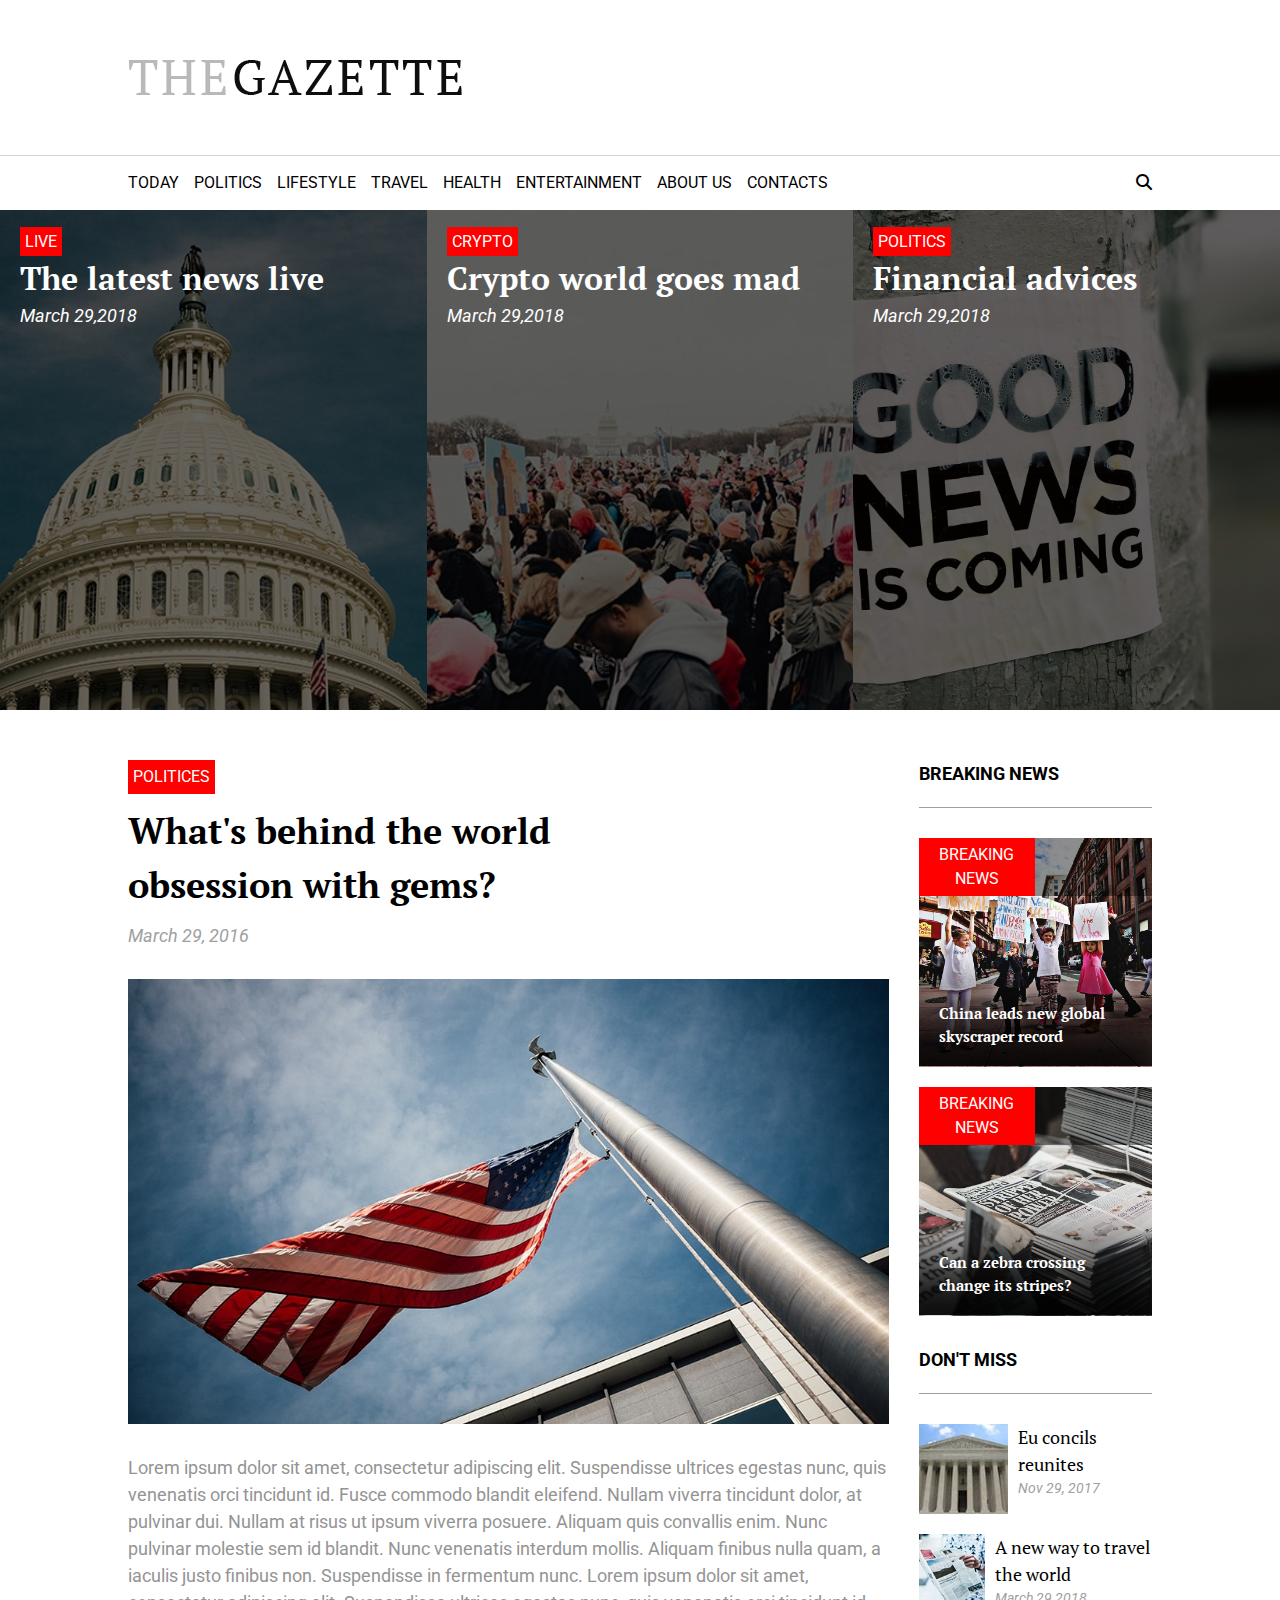
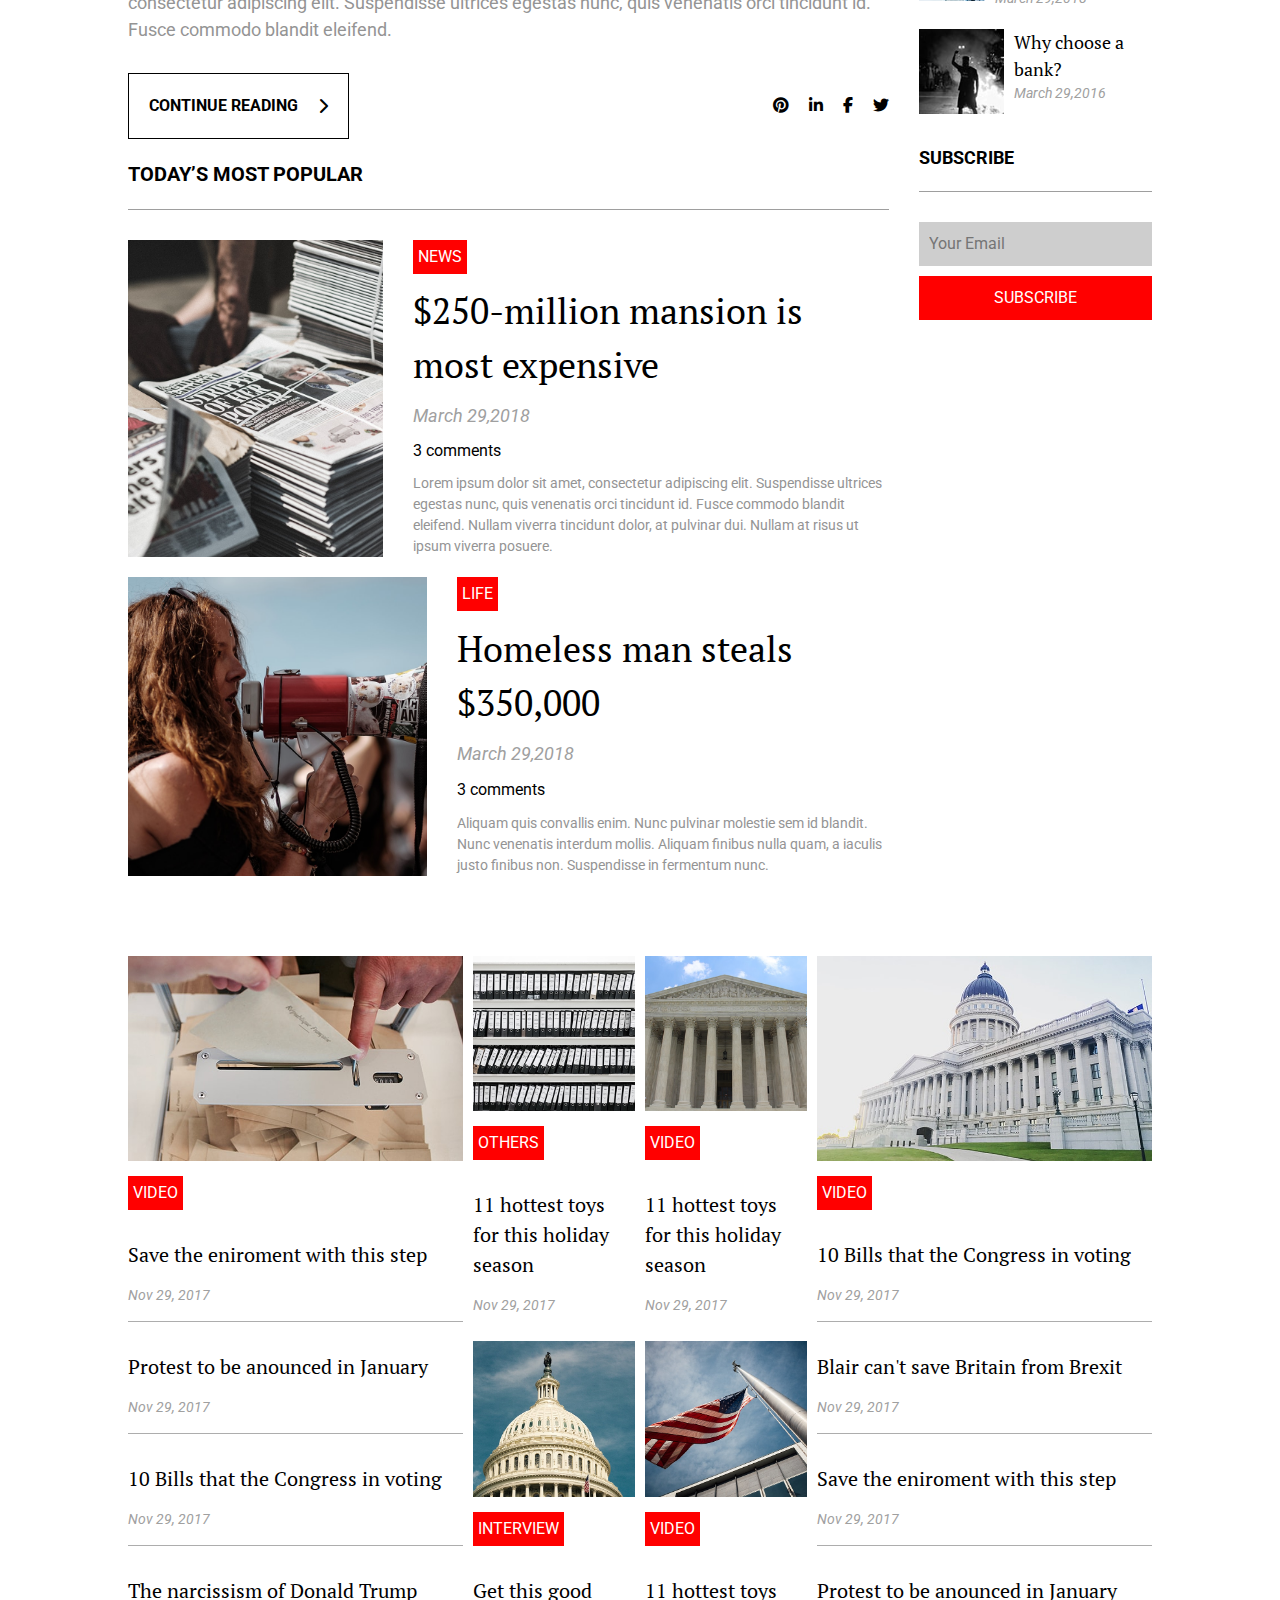
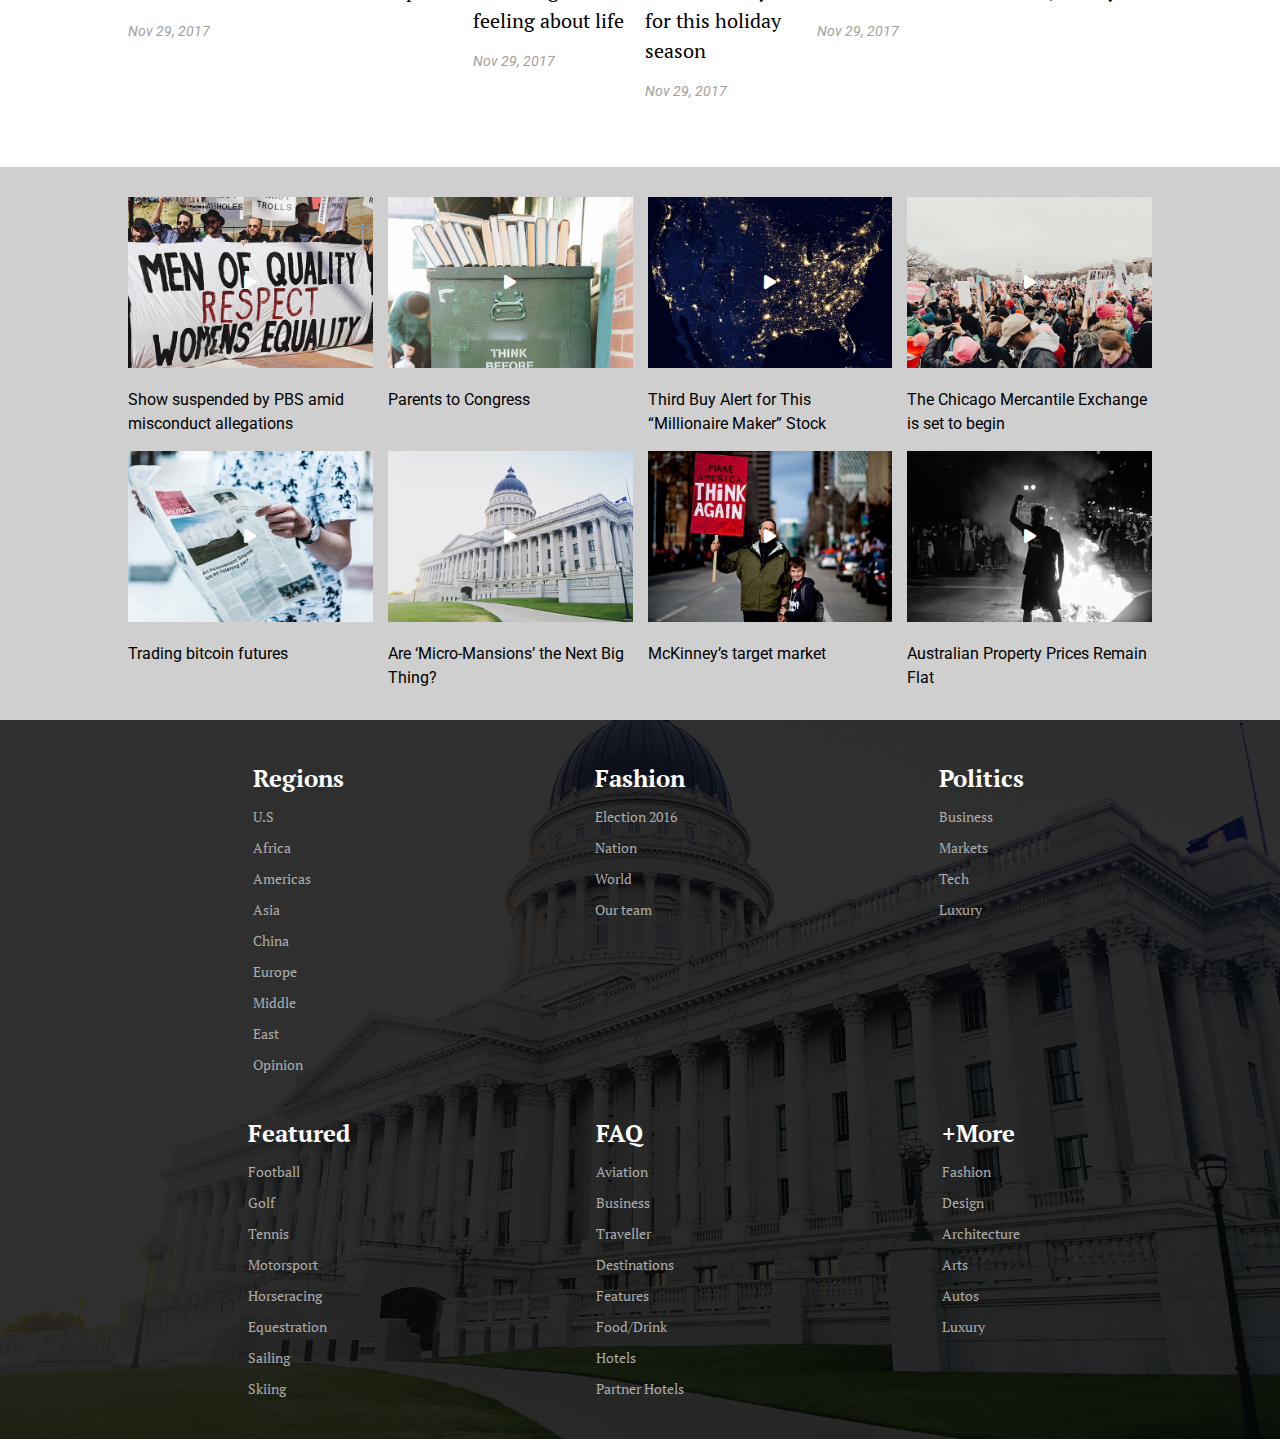
==== commit aabcd690: "fin 16 avril" ====
--- a/index.html
+++ b/index.html
@@ -6,6 +6,10 @@
     <title>Document</title>
     <link rel="stylesheet" href="styles/style.min.css">
     <link rel="stylesheet" href="https://cdnjs.cloudflare.com/ajax/libs/font-awesome/6.7.2/css/all.min.css" integrity="sha512-Evv84Mr4kqVGRNSgIGL/F/aIDqQb7xQ2vcrdIwxfjThSH8CSR7PBEakCr51Ck+w+/U6swU2Im1vVX0SVk9ABhg==" crossorigin="anonymous" referrerpolicy="no-referrer" />
+    <link rel="preconnect" href="https://fonts.googleapis.com">
+    <link rel="preconnect" href="https://fonts.gstatic.com" crossorigin>
+    <link href="https://fonts.googleapis.com/css2?family=Cormorant+Garamond:ital,wght@0,300..700;1,300..700&family=Oswald:wght@200..700&family=Raleway:ital,wght@0,100..900;1,100..900&family=Roboto:ital,wght@0,100..900;1,100..900&display=swap" rel="stylesheet">
+    <link href="https://fonts.googleapis.com/css2?family=Cormorant+Garamond:ital,wght@0,300..700;1,300..700&family=Oswald:wght@200..700&family=PT+Serif:ital,wght@0,400;0,700;1,400;1,700&family=Raleway:ital,wght@0,100..900;1,100..900&family=Roboto:ital,wght@0,100..900;1,100..900&display=swap" rel="stylesheet">
 </head>
 <body>
     <!-- header -->
@@ -16,20 +20,20 @@
         </div>
         <!-- nav links -->
         <div class="Main-nav-container">
-            <div class="wrapper">
+            <div class="wrapper flex flex-spaced-hori">
                 <!-- links -->
                 <nav class="header-nav">
-                    <a href="#" class="main-nav-links red_hover">today</a>
-                    <a href="#" class="main-nav-links red_hover">politics</a>
-                    <a href="#" class="main-nav-links red_hover">lifestyle</a>
-                    <a href="#" class="main-nav-links red_hover">travel</a>
-                    <a href="#" class="main-nav-links red_hover">health</a>
-                    <a href="#" class="main-nav-links red_hover">entertainment</a>
-                    <a href="#" class="main-nav-links red_hover">about us</a>
-                    <a href="#" class="main-nav-links red_hover">contacts</a>
+                    <a href="#" class="main-nav-links red-hover">today</a>
+                    <a href="#" class="main-nav-links red-hover">politics</a>
+                    <a href="#" class="main-nav-links red-hover">lifestyle</a>
+                    <a href="#" class="main-nav-links red-hover">travel</a>
+                    <a href="#" class="main-nav-links red-hover">health</a>
+                    <a href="#" class="main-nav-links red-hover">entertainment</a>
+                    <a href="/about-us.html" class="main-nav-links red-hover">about us</a>
+                    <a href="/contact-us.html" class="main-nav-links red-hover">contacts</a>
                 </nav>
                 <!-- magnifying glass -->
-                <div>
+                <div class="main-nav-links">
                     <a href="#" class="main-nav-links">
                         <i class="fa-solid fa-magnifying-glass"></i>
                     </a>
@@ -64,7 +68,7 @@
                     <h1 class="main-title main-title-carousel white red-hover">
                         The latest news live
                     </h1>
-                    <a href="#" class="date date-normal red-hover white">
+                    <a href="#" class="date red-hover white">
                         March 29,2018
                     </a>
                 </div>
@@ -160,8 +164,8 @@
                     <div class="small-articel-wrapper">
                         <!-- first element -->
                         <div class="Big-main-smaller-articel-element-container">
-                            <div class="img-container img-container-square">
-                                <img src="img/blog-img/bn-2.jpg" alt="img">
+                            <div class=" img-container-today">
+                                <img src="img/blog-img/2.jpg" alt="img">
                             </div>
                             <!-- text part of the container -->
                             <div class="flex flex-spaced-vert">
@@ -184,7 +188,7 @@
                         </div>
                         <!-- second element -->
                         <div class="Big-main-smaller-articel-element-container">
-                            <div class="img-container img-container-square">
+                            <div class=" img-container-today">
                                 <img src="img/blog-img/3.jpg" alt="img">
                             </div>
                             <!-- text part of the container -->
@@ -266,7 +270,7 @@
                             </div>
                             <!-- text part of the container -->
                             <div >
-                                <a href="#" class="main-title main-title-big-article main-title-super-small red-hover" >
+                                <a href="#" class="main-title  main-title-super-small red-hover" >
                                     Eu concils reunites
                                 </a>
                                 <h3 class="date date-small">
@@ -281,7 +285,7 @@
                             </div>
                             <!-- text part of the container -->
                             <div >
-                                <a href="#" class="main-title main-title-big-article main-title-super-small red-hover" >
+                                <a href="#" class="main-title  main-title-super-small red-hover" >
                                     A new way to travel the world
                                 </a>
                                 <h3 class="date date-small">
@@ -296,7 +300,7 @@
                             </div>
                             <!-- text part of the container -->
                             <div >
-                                <a href="#" class="main-title main-title-big-article main-title-super-small red-hover" >
+                                <a href="#" class="main-title  main-title-super-small red-hover" >
                                     Why choose a bank?
                                 </a>
                                 <h3 class="date date-small">
@@ -475,93 +479,93 @@
 
         <!-- video grid section -->
         <section class="main-video-section">
-            <div class="wrapper">
+            <div class="video-grid">
                 <!-- 1st element -->
                 <div class="video-card">
-                    <div class="img-container">
+                    <div class="video-card_img-container">
                         <img src="img/blog-img/4.jpg" alt="img">
                         <i class="fa-solid fa-play"></i>
                     </div>
-                    <div class="video-card-text">
+                    <a href="#" class="video-card-text">
                         Show suspended by PBS amid misconduct allegations
-                    </div>
+                    </a>
                 </div>
                 <!-- 2nd element -->
                 <div class="video-card">
-                    <div class="img-container">
+                    <div class="video-card_img-container">
                         <img src="img/blog-img/5.jpg" alt="img">
                         <i class="fa-solid fa-play"></i>
                     </div>
-                    <div class="video-card-text">
+                    <a href="#" class="video-card-text">
                         Parents to Congress
-                    </div>
+                    </a>
                 </div>
 
                 <!-- 3rd element -->
 
                 <div class="video-card">
-                    <div class="img-container">
+                    <div class="video-card_img-container">
                         <img src="img/blog-img/6.jpg" alt="img">
                         <i class="fa-solid fa-play"></i>
                     </div>
-                    <div class="video-card-text">
+                    <a href="#" class="video-card-text">
                         Third Buy Alert for This “Millionaire Maker” Stock
-                    </div>
+                    </a>
                 </div>
                 <!-- 4th element -->
 
                 <div class="video-card">
-                    <div class="img-container">
+                    <div class="video-card_img-container">
                         <img src="img/blog-img/7.jpg" alt="img">
                         <i class="fa-solid fa-play"></i>
                     </div>
-                    <div class="video-card-text">
+                    <a href="#" class="video-card-text">
                         The Chicago Mercantile Exchange is set to begin
-                    </div>
+                    </a>
                 </div>
                 <!-- 5th element -->
 
                 <div class="video-card">
-                    <div class="img-container">
+                    <div class="video-card_img-container">
                         <img src="img/blog-img/8.jpg" alt="img">
                         <i class="fa-solid fa-play"></i>
                     </div>
-                    <div class="video-card-text">
+                    <a href="#" class="video-card-text">
                         Trading bitcoin futures
-                    </div>
+                    </a>
                 </div>
                 <!-- 6th element -->
 
                 <div class="video-card">
-                    <div class="img-container">
+                    <div class="video-card_img-container">
                         <img src="img/blog-img/9.jpg" alt="img">
                         <i class="fa-solid fa-play"></i>
                     </div>
-                    <div class="video-card-text">
+                    <a href="#" class="video-card-text">
                         Are ‘Micro-Mansions’ the Next Big Thing?
-                    </div>
+                    </a>
                 </div>
                 <!-- 7th element -->
 
                 <div class="video-card">
-                    <div class="img-container">
-                        <img src="img/blog-img/21.jpg" alt="img">
-                        <i class="fa-solid fa-play"></i>
-                    </div>
-                    <div class="video-card-text">
+                    <div class="video-card_img-container">
+                        <img src="img/blog-img/10.jpg" alt="img">
+                        <i class="fa-solid fa-play"></i>
+                    </div>
+                    <a href="#" class="video-card-text">
                         McKinney’s target market
-                    </div>
+                    </a>
                 </div>
                 <!-- 8th element -->
 
                 <div class="video-card">
-                    <div class="img-container">
+                    <div class="video-card_img-container">
                         <img src="img/blog-img/11.jpg" alt="img">
                         <i class="fa-solid fa-play"></i>
                     </div>
-                    <div class="video-card-text">
+                    <a href="#" class="video-card-text">
                         Australian Property Prices Remain Flat
-                    </div>
+                    </a>
                 </div>
 
             </div>
@@ -571,9 +575,10 @@
 
     <!-- footer -->
     <footer>
-        <div class="wrapper">
+        <img src="img/bg-img/4.jpg" alt="img">
+        <div class="footer-grid">
             <!-- 1 element -->
-            <nav class="footer nav">
+            <nav class="footer-nav ">
                 <h1 class="footer-nav-title">
                     Regions
                 </h1>
@@ -589,7 +594,7 @@
             </nav>
 
             <!-- 2 element -->
-            <nav class="footer nav">
+            <nav class="footer-nav ">
                 <h1 class="footer-nav-title">
                     Fashion
                 </h1>
@@ -600,7 +605,7 @@
             </nav>
 
             <!-- 3 element -->
-            <nav class="footer nav">
+            <nav class="footer-nav ">
                 <h1 class="footer-nav-title">
                     Politics
                 </h1>
@@ -611,7 +616,7 @@
             </nav>
 
             <!-- 4 element -->
-            <nav class="footer nav">
+            <nav class="footer-nav ">
                 <h1 class="footer-nav-title">
                     Featured
                 </h1>
@@ -626,7 +631,7 @@
             </nav>
 
             <!-- 5 element -->
-            <nav class="footer nav">
+            <nav class="footer-nav ">
                 <h1 class="footer-nav-title">
                     FAQ
                 </h1>
@@ -641,7 +646,7 @@
             </nav>
             
             <!-- 6 element -->
-            <nav class="footer nav">
+            <nav class="footer-nav">
                 <h1 class="footer-nav-title">
                     +More
                 </h1>
--- a/styles/style.min.css
+++ b/styles/style.min.css
@@ -1 +1 @@
-a{text-decoration:none;color:#000}.white{color:#fff}.wrapper{max-width:1140px;margin-left:auto;margin-right:auto;width:80%}.flex{display:flex;gap:10px}.flex-spaced-vert{justify-content:space-between;flex-direction:column;align-items:start}.flex-hori{justify-content:start;flex-direction:row;align-items:center}.title-bottom-underlined{text-transform:uppercase;border-bottom:1px solid #9e9e9e;padding-bottom:20px}.img-container-square{width:100%}*,*::before,*::after{box-sizing:border-box}*{margin:0}@media(prefers-reduced-motion: no-preference){html{interpolate-size:allow-keywords}}body{line-height:1.5;-webkit-font-smoothing:antialiased}img,picture,video,canvas,svg{display:block;max-width:100%}input,button,textarea,select{font:inherit}p,h1,h2,h3,h4,h5,h6{overflow-wrap:break-word}p{text-wrap:pretty}h1,h2,h3,h4,h5,h6{text-wrap:balance}#root,#__next{isolation:isolate}.header-menu-button{color:#fff;display:inline-flex;background-color:red;padding:10px;justify-content:space-between;align-items:center;gap:10px}.header-menu-button-burger{width:10px;height:10px;display:flex;flex-direction:column;justify-content:space-between;align-items:center;vertical-align:middle}.header-menu-button-burger div{height:1px;width:100%;background-color:#fff}.menu-text{text-transform:uppercase;display:inline-block}.red-button{color:#fff;text-transform:uppercase;padding:5px;background-color:red}.Transparent-button{padding:20px;display:flex;justify-content:space-between;align-items:center;gap:20px;text-transform:uppercase;border:1px solid #000;font-size:16px;font-weight:bold}header{width:100%}.Nav-main-logo{margin-top:60px;margin-bottom:60px}.Main-nav-container{width:100%;border-top:1px solid #d3d3d3}.Main-nav-container .wrapper{padding:15px 0}.header-nav{display:none}.main-nav-links{display:none}.carousel{width:100%;display:grid;grid-template-columns:repeat(3, 1fr);margin-bottom:50px}.carousel-container{position:relative;background-color:#000;min-height:500px}.carousel-single-img{height:100%;width:100%;object-fit:cover;opacity:40%}.carousel-single-desc{position:absolute;top:20px;left:20px}.Big-main{width:80%;max-width:1140px;margin-left:auto;margin-right:auto;width:80%;display:grid;gap:30px;grid-template-columns:repeat(12, 1fr)}.Big-main-left-container{grid-column:span 12}.Big-main-right-container{grid-column:span 12}.Big-main-big-article{display:flex;flex-direction:column;justify-content:space-between;gap:30px;margin-bottom:20px}.Big-main-big-article-bottompart{display:flex;justify-content:space-between}.Big-articel-icons-container{display:flex;justify-content:space-between;align-items:center;gap:20px}.small-articel-wrapper{padding:30px 0px;display:flex;flex-direction:column;gap:20px}.Big-main-smaller-articel-element-container{display:flex;flex-direction:column;gap:30px;justify-content:space-between}.Breaking-container{position:relative;overflow:hidden}.Breaking-container h3{position:absolute;bottom:20px;left:20px;right:20px;z-index:2}.Breaking-container img{width:100%;height:100%;object-fit:cover}.Breaking-container::after{position:absolute;content:" ";height:1px;width:100%;background-color:rgba(0,0,0,.034);bottom:0px;z-index:1;box-shadow:-14px 0 70px 60px #000}.top-breaking-div-container{position:absolute;top:0;background-color:rgba(0,0,0,.445);width:100%}.top-breaking-div{width:50%;background-color:red;color:#fff;padding:5px;text-align:center;text-transform:uppercase}.main-page-subscribe-form{display:flex;flex-direction:column;gap:10px}.main-page-subscribe-form input{border:none;width:100%;padding:10px}.main-page-subscribe-form input[type=email]{background-color:#cecece}.main-page-second-section{width:80%;max-width:1140px;margin:auto;padding:50px 0;display:grid;grid-template-columns:repeat(12, 1fr)}.second-section-container{grid-column:span 12;display:flex;flex-direction:column;gap:15px}.second-section-container div{display:flex;flex-direction:column;gap:15px;padding:15px 0}.second-section-container-big{grid-column:span 12}.second-section-container-big div{display:flex;flex-direction:column;gap:15px;padding:15px 0}.bottom-border-grey{border-bottom:1px solid #adadad}/*# sourceMappingURL=style.min.css.map */+a{text-decoration:none;color:#000}body{font-family:"Roboto",sans-serif}.wrapper{max-width:1140px;margin-left:auto;margin-right:auto;width:80%}.flex{display:flex;gap:10px}.flex-spaced-vert{justify-content:space-between;flex-direction:column;align-items:start}.flex-spaced-hori{justify-content:space-between;flex-direction:row;align-items:start}.flex-hori{justify-content:start;flex-direction:row;align-items:center}.title-bottom-underlined{text-transform:uppercase;border-bottom:1px solid #9e9e9e;padding-bottom:20px;font-size:18px}.title-bottom-underlined-big{font-size:20px}.title-bottom-underlined-bold{font-weight:bold}.img-container-square{width:100%}.red-hover:hover{transition:.3s all linear;color:red}.articel-text{color:#949494;font-size:18px}.articel-text-small{font-size:14px}.articel-text-medium{font-size:16px}.main-title{font-family:"PT Serif",serif}.main-title-big-article{font-size:36px}.main-title-banner{font-size:28px}.main-title-our-card-team{font-size:24px}.main-title-extra-small{font-size:15px}.main-title-super-small{font-size:18px}.main-title-small{font-size:20px}.date{font-style:italic;color:#a0a0a0;font-size:18px;font-weight:400}.date-small{font-size:14px}.date-banner{font-size:16px}*,*::before,*::after{box-sizing:border-box}*{margin:0}@media(prefers-reduced-motion: no-preference){html{interpolate-size:allow-keywords}}body{line-height:1.5;-webkit-font-smoothing:antialiased}img,picture,video,canvas,svg{display:block;max-width:100%}input,button,textarea,select{font:inherit}p,h1,h2,h3,h4,h5,h6{overflow-wrap:break-word}p{text-wrap:pretty}h1,h2,h3,h4,h5,h6{text-wrap:balance}#root,#__next{isolation:isolate}.header-menu-button{color:#fff;display:inline-flex;background-color:red;border-radius:5px;padding:10px;justify-content:space-between;align-items:center;gap:10px}.header-menu-button-burger{width:10px;height:10px;display:flex;flex-direction:column;justify-content:space-between;align-items:center;vertical-align:middle}.header-menu-button-burger div{height:1px;width:100%;background-color:#fff}@media screen and (min-width: 992px){.header-menu-button{display:none}}.menu-text{text-transform:uppercase;display:inline-block}.red-button{color:#fff;text-transform:uppercase;padding:5px;background-color:red}.Transparent-button{padding:20px;display:flex;justify-content:space-between;align-items:center;gap:20px;text-transform:uppercase;border:1px solid #000;font-size:16px;font-weight:bold}footer{width:100%;position:relative;background-color:#000;font-family:"PT serif",serif}footer img{position:absolute;width:100%;height:100%;object-fit:cover;z-index:1;opacity:20%}.footer-grid{width:80%;margin:auto;display:grid;grid-template-columns:repeat(12, 1fr);row-gap:40px;padding:40px 0}.footer-nav{grid-column:span 6;display:flex;flex-direction:column;gap:10px;z-index:2;justify-self:center}@media screen and (min-width: 768px){.footer-nav{grid-column:span 4}}.footer-nav-link{color:#acacac;font-size:14px;position:relative;left:0;transition:.3s all linear}.footer-nav-link:hover{position:relative;left:10px;transition:.3s all linear;color:#fff}.footer-nav-title{color:#fff;font-size:24px}header{width:100%}.Nav-main-logo{margin-top:60px;margin-bottom:60px}.Main-nav-container{width:100%;border-top:1px solid #d3d3d3}.Main-nav-container .wrapper{padding:15px 0}.header-nav{display:none}@media screen and (min-width: 992px){.header-nav{display:flex;justify-content:space-between;gap:15px}}.main-nav-links{display:none;font-family:"Roboto",sans-serif;text-transform:uppercase}@media screen and (min-width: 992px){.main-nav-links{display:inline-block}}.banner{width:100%;padding:40px 0;background-color:#dadada;margin-bottom:20px}.banner div{text-align:center}.sort_history-grid{display:grid;grid-template-columns:1fr;gap:20px;margin:20px 0}.our-team-grid{display:grid;grid-template-columns:repeat(12, 1fr);gap:20px;margin:20px 0}.our-team-card{grid-column:span 6}.our-team-card img{width:100%}.our-team-card .img-container{margin-bottom:20px}.join-our-team{width:100%;position:relative;background-color:#000}.join-our-team img{position:absolute;height:100%;width:100%;object-fit:cover;z-index:0;opacity:50%}.join-our-team-container{position:relative;z-index:2;display:flex;flex-direction:column;justify-content:center;align-items:center;width:60%;gap:30px;padding:50px 0;margin:auto}.carousel{width:100%;display:grid;grid-template-columns:repeat(3, 1fr);margin-bottom:50px}.carousel-container{position:relative;background-color:#000;min-height:500px}.carousel-single-img{height:100%;width:100%;object-fit:cover;opacity:40%}.carousel-single-desc{position:absolute;top:20px;left:20px}.Big-main{width:80%;max-width:1140px;margin-left:auto;margin-right:auto;width:80%;display:grid;gap:30px;grid-template-columns:repeat(12, 1fr)}.Big-main-left-container{grid-column:span 12}@media screen and (min-width: 992px){.Big-main-left-container{grid-column:span 9}}.Big-main-right-container{grid-column:span 12}@media screen and (min-width: 992px){.Big-main-right-container{grid-column:span 3}}.Big-main-big-article{display:flex;flex-direction:column;justify-content:space-between;gap:30px;margin-bottom:20px}.Big-main-big-article-bottompart{display:flex;justify-content:space-between}.Big-articel-icons-container{display:flex;justify-content:space-between;align-items:center;gap:20px}.small-articel-wrapper{padding:30px 0px;display:flex;flex-direction:column;gap:20px}.Big-main-smaller-articel-element-container{display:flex;flex-direction:column;gap:30px;justify-content:space-between}@media screen and (min-width: 992px){.Big-main-smaller-articel-element-container{flex-direction:row}}.img-container-today{aspect-ratio:1/1}.img-container-today img{width:100%;height:100%;object-fit:cover}.Breaking-container{position:relative;overflow:hidden}.Breaking-container h3{position:absolute;bottom:20px;left:20px;right:20px;z-index:2}.Breaking-container img{width:100%;height:100%;object-fit:cover}.Breaking-container::after{position:absolute;content:" ";height:1px;width:100%;background-color:rgba(0,0,0,.034);bottom:0px;z-index:1;box-shadow:-14px 0 70px 60px #000}.top-breaking-div-container{position:absolute;top:0;background-color:rgba(0,0,0,.445);width:100%}.top-breaking-div{width:50%;background-color:red;color:#fff;padding:5px;text-align:center;text-transform:uppercase}.main-page-subscribe-form{display:flex;flex-direction:column;gap:10px}.main-page-subscribe-form input{border:none;width:100%;padding:10px}.main-page-subscribe-form input[type=email]{background-color:#cecece}.main-page-second-section{width:80%;max-width:1140px;margin:auto;padding:50px 0;display:grid;grid-template-columns:repeat(12, 1fr);gap:10px}.second-section-container{grid-column:span 12;display:flex;flex-direction:column;gap:15px;align-items:start}.second-section-container div{display:flex;flex-direction:column;gap:15px;padding:15px 0}@media screen and (min-width: 768px){.second-section-container{grid-column:span 2}}.second-section-container-big{grid-column:span 12;display:flex;flex-direction:column;gap:15px;align-items:start}.second-section-container-big div{display:flex;flex-direction:column;gap:15px;padding:15px 0;width:100%}@media screen and (min-width: 768px){.second-section-container-big{grid-column:span 4;grid-row:span 2}}.bottom-border-grey{border-bottom:1px solid #adadad}.main-video-section{background-color:#cfcfcf;padding:30px 0;width:100%}.video-grid{max-width:1140px;width:80%;margin:auto;display:grid;grid-template-columns:repeat(12, 1fr);gap:15px}.video-card{grid-column:span 12}@media screen and (min-width: 768px){.video-card{grid-column:span 3}}.video-card img{width:100%;height:100%;transition:.3s all linear}.video-card:hover img{opacity:10%}.video-card_img-container{position:relative;background-color:#000;margin-bottom:20px}.video-card_img-container i{position:absolute;top:50%;left:50%;translate:-50% -50%;color:#fff}.video-card-text{margin:15px 0}.adress-section{width:100%;margin-bottom:80px}.adress-section-grid{display:grid;grid-template-columns:repeat(12, 1fr);gap:40px;max-width:1140px;width:80%;margin:auto}.adress-form-container{grid-column:span 12;display:flex;flex-direction:column;justify-content:space-between;gap:40px}.adress-form-container-big{grid-column:span 12}.adress-form{display:flex;flex-direction:column;gap:20px;padding-top:20px}.adress-form input{width:100%;border:none;background-color:#ddd;padding:20px}.adress-form textarea{width:100%;border:none;background-color:#ddd;padding:20px}.adress-button{width:100%;padding:20px;justify-content:center}.white{color:#fff}.img-container img{width:100%;height:100%;object-fit:cover}/*# sourceMappingURL=style.min.css.map */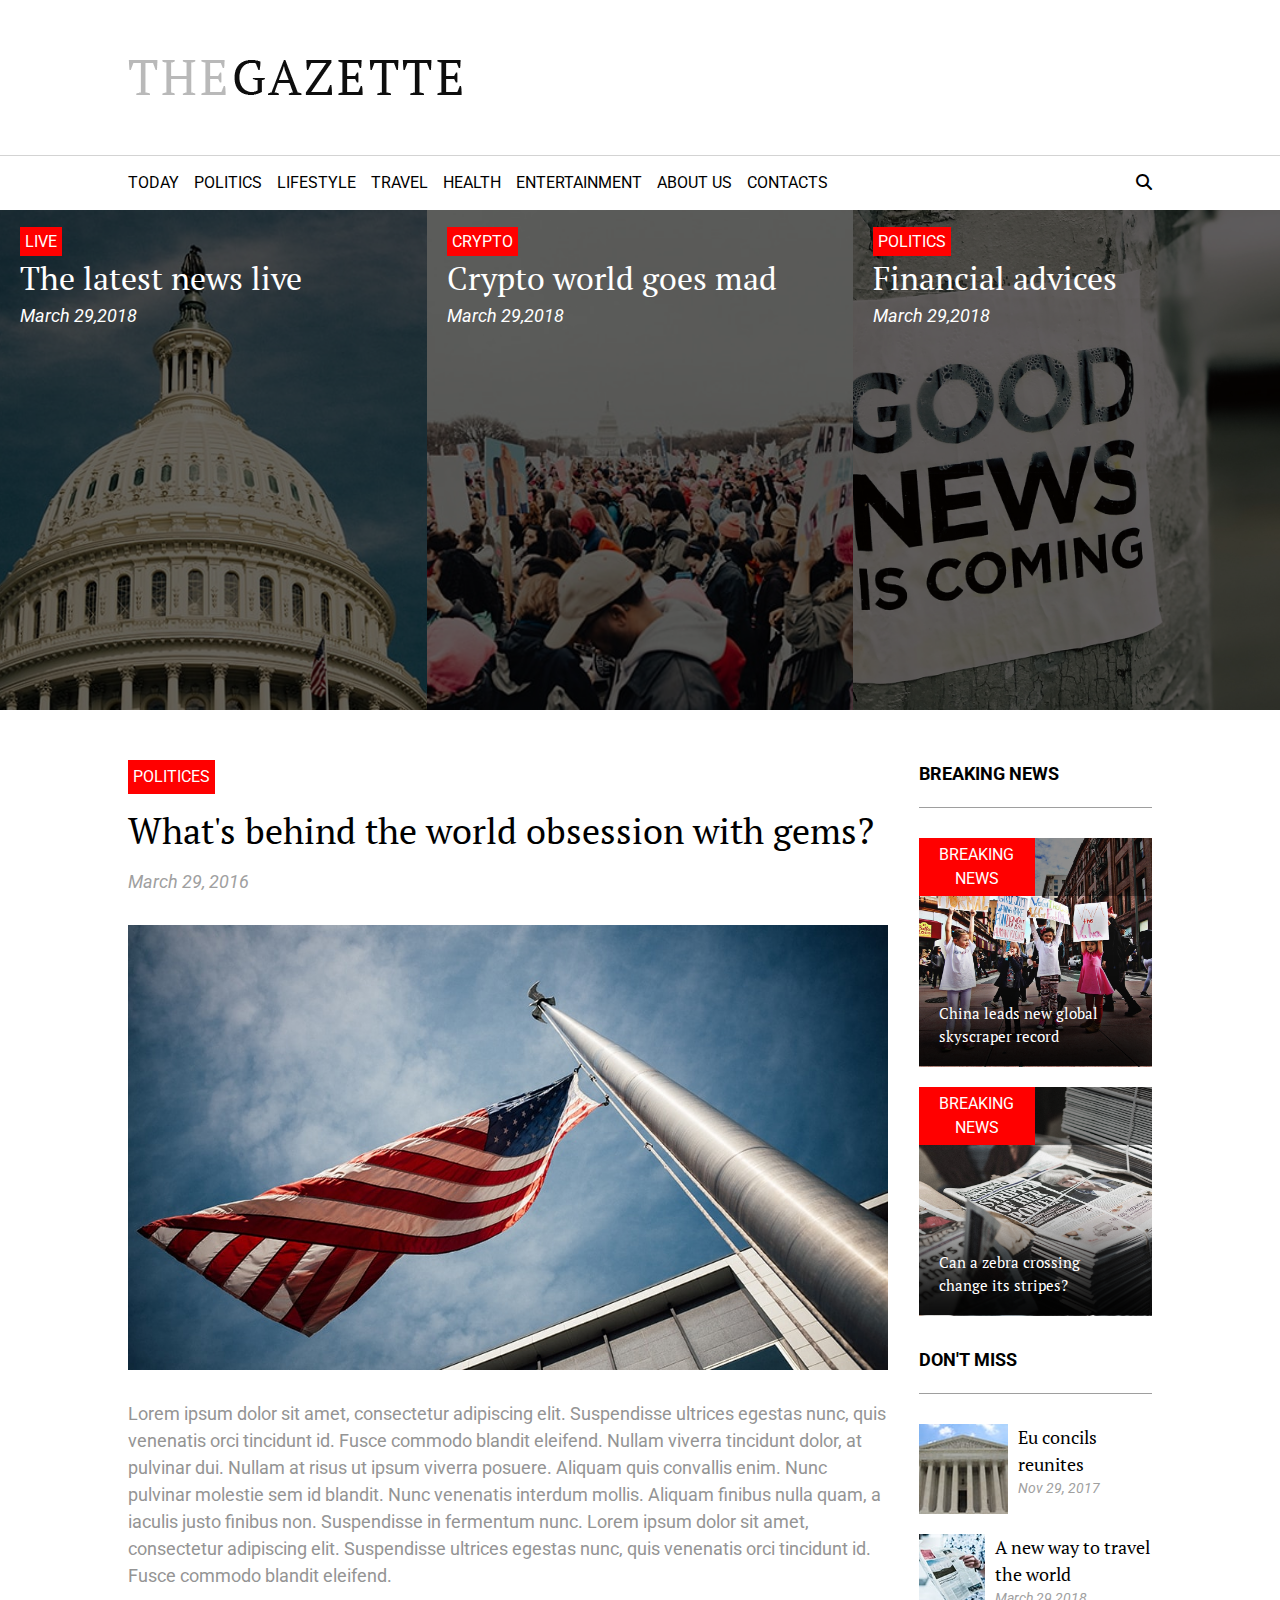
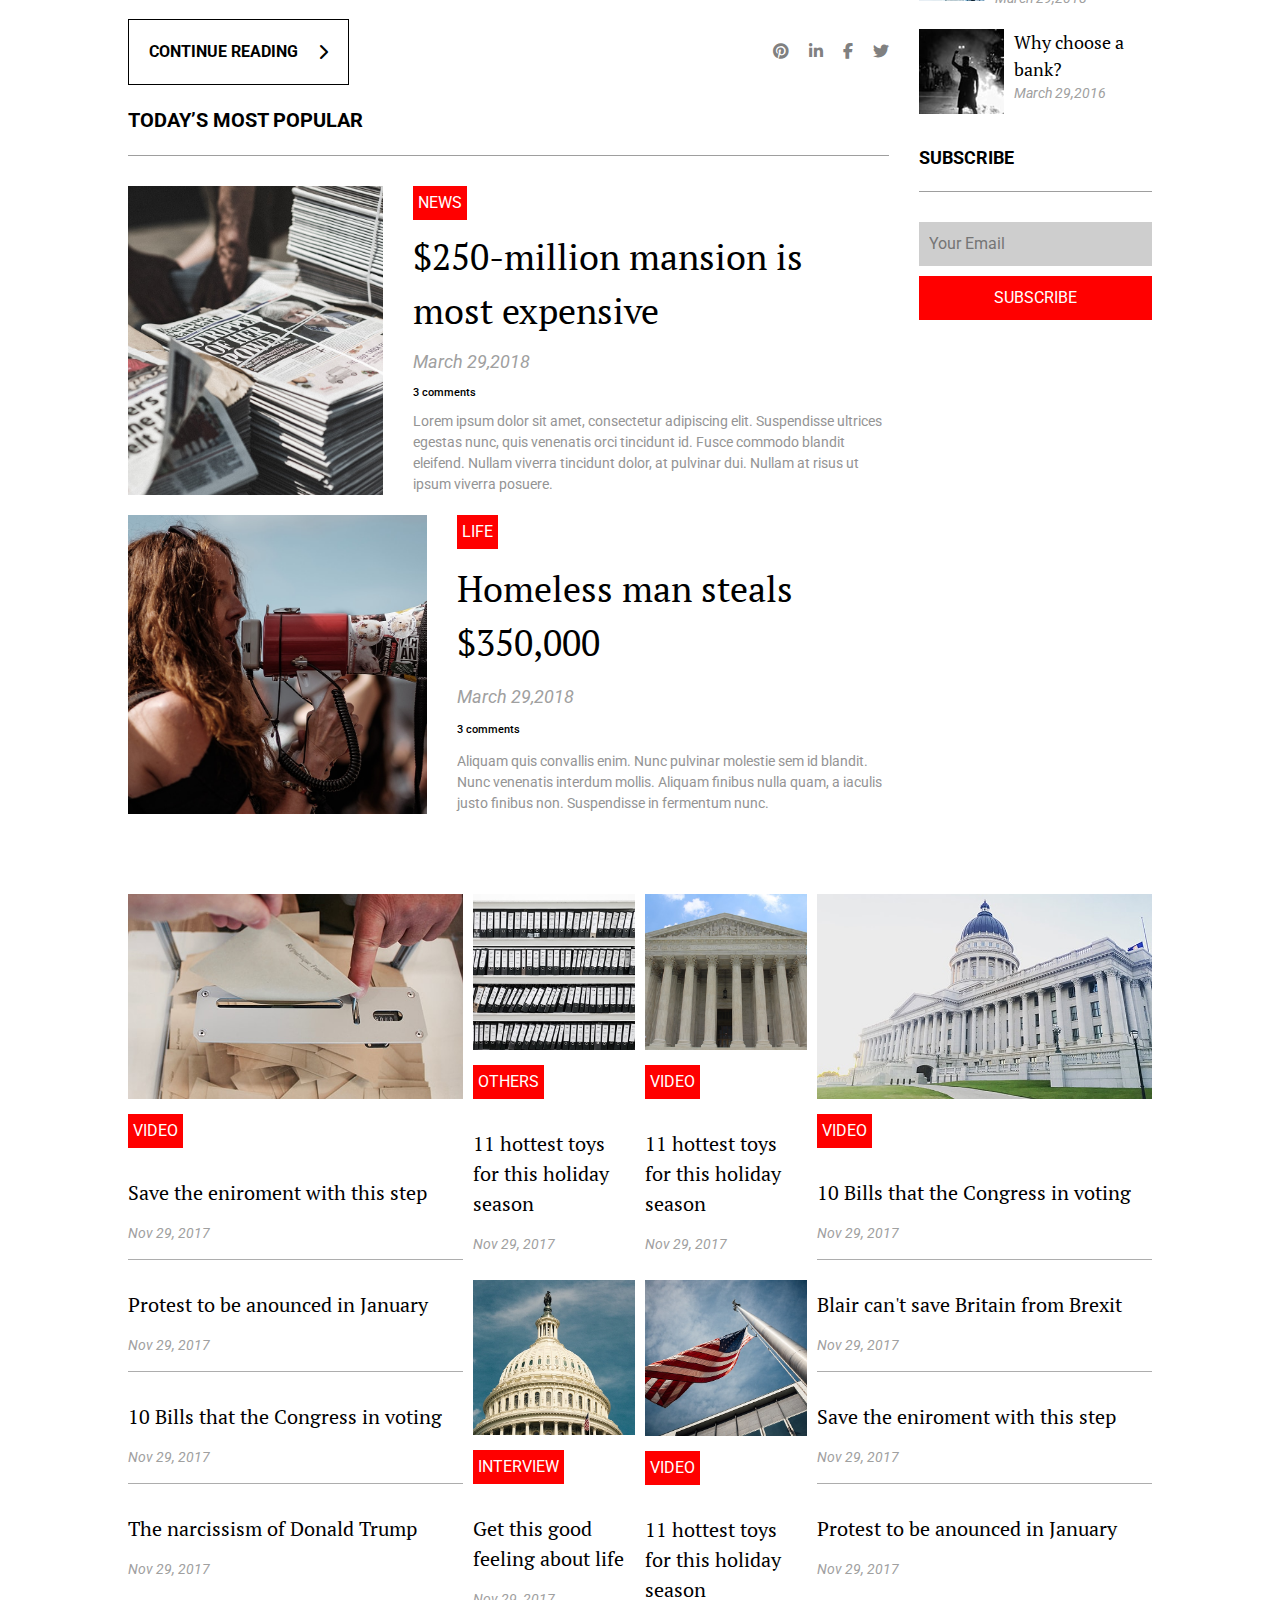
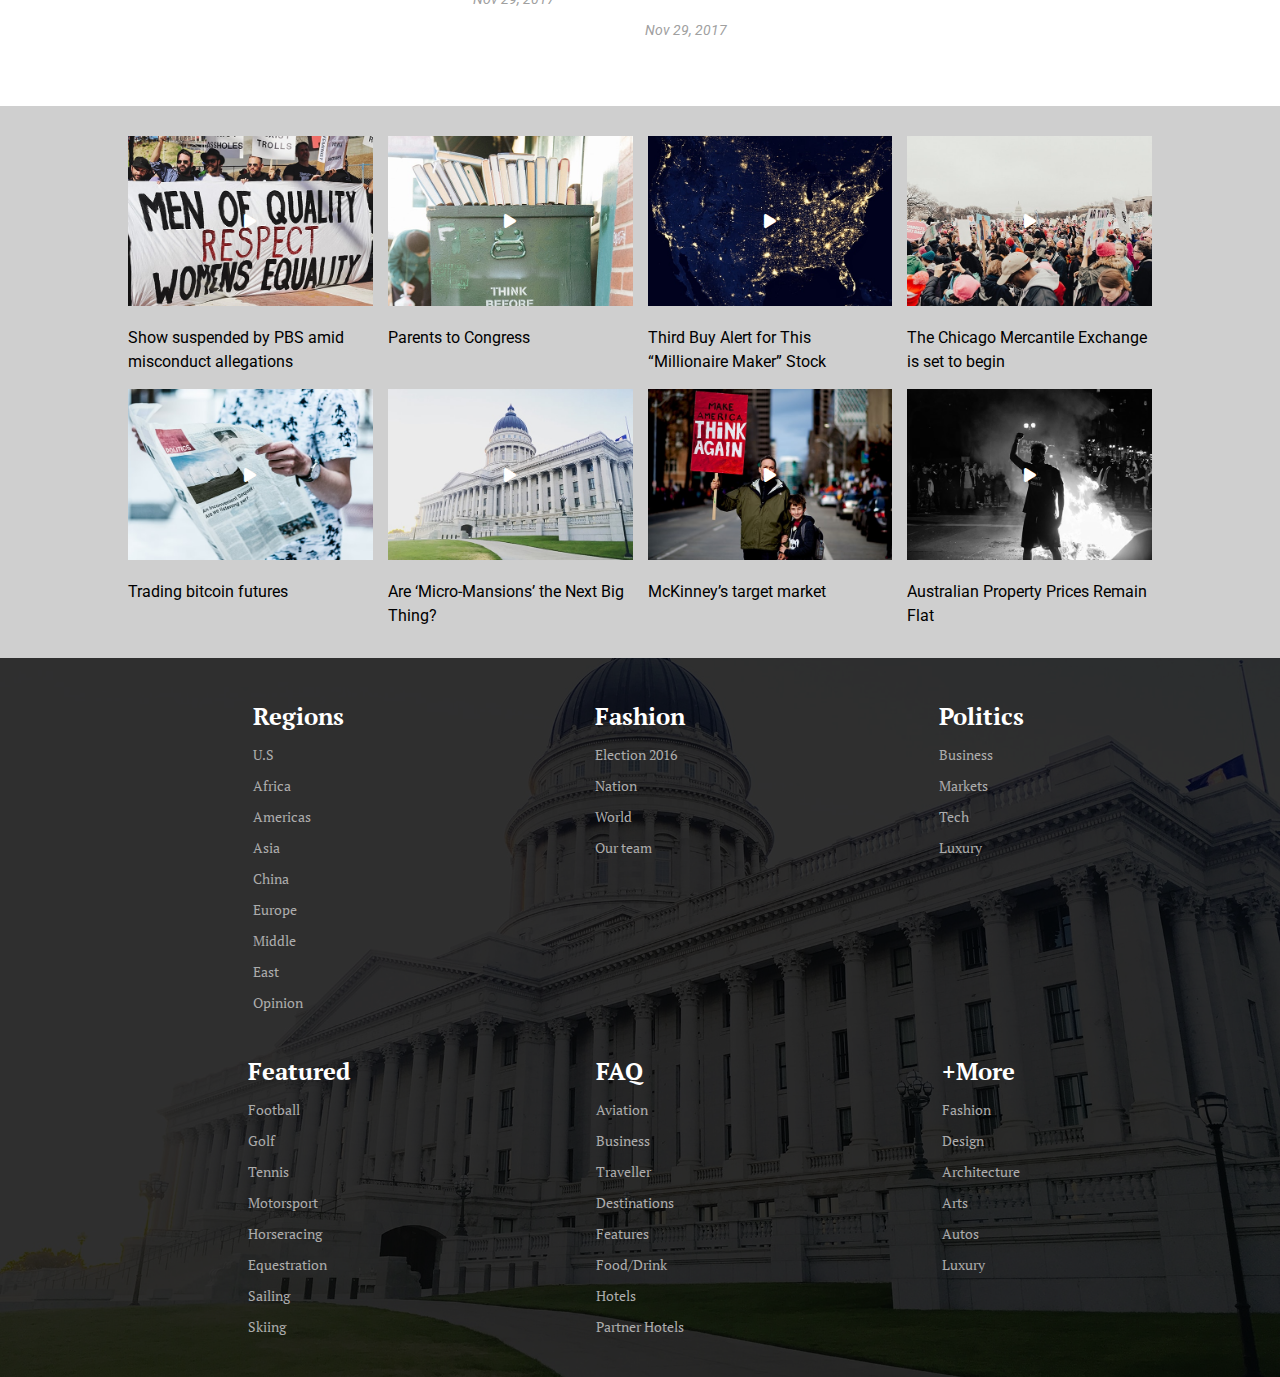
==== commit f733b8d9: "17-04" ====
--- a/index.html
+++ b/index.html
@@ -29,8 +29,8 @@
                     <a href="#" class="main-nav-links red-hover">travel</a>
                     <a href="#" class="main-nav-links red-hover">health</a>
                     <a href="#" class="main-nav-links red-hover">entertainment</a>
-                    <a href="/about-us.html" class="main-nav-links red-hover">about us</a>
-                    <a href="/contact-us.html" class="main-nav-links red-hover">contacts</a>
+                    <a href="./about-us.html" class="main-nav-links red-hover">about us</a>
+                    <a href="./contact-us.html" class="main-nav-links red-hover">contacts</a>
                 </nav>
                 <!-- magnifying glass -->
                 <div class="main-nav-links">
--- a/styles/style.min.css
+++ b/styles/style.min.css
@@ -1 +1 @@
-a{text-decoration:none;color:#000}body{font-family:"Roboto",sans-serif}.wrapper{max-width:1140px;margin-left:auto;margin-right:auto;width:80%}.flex{display:flex;gap:10px}.flex-spaced-vert{justify-content:space-between;flex-direction:column;align-items:start}.flex-spaced-hori{justify-content:space-between;flex-direction:row;align-items:start}.flex-hori{justify-content:start;flex-direction:row;align-items:center}.title-bottom-underlined{text-transform:uppercase;border-bottom:1px solid #9e9e9e;padding-bottom:20px;font-size:18px}.title-bottom-underlined-big{font-size:20px}.title-bottom-underlined-bold{font-weight:bold}.img-container-square{width:100%}.red-hover:hover{transition:.3s all linear;color:red}.articel-text{color:#949494;font-size:18px}.articel-text-small{font-size:14px}.articel-text-medium{font-size:16px}.main-title{font-family:"PT Serif",serif}.main-title-big-article{font-size:36px}.main-title-banner{font-size:28px}.main-title-our-card-team{font-size:24px}.main-title-extra-small{font-size:15px}.main-title-super-small{font-size:18px}.main-title-small{font-size:20px}.date{font-style:italic;color:#a0a0a0;font-size:18px;font-weight:400}.date-small{font-size:14px}.date-banner{font-size:16px}*,*::before,*::after{box-sizing:border-box}*{margin:0}@media(prefers-reduced-motion: no-preference){html{interpolate-size:allow-keywords}}body{line-height:1.5;-webkit-font-smoothing:antialiased}img,picture,video,canvas,svg{display:block;max-width:100%}input,button,textarea,select{font:inherit}p,h1,h2,h3,h4,h5,h6{overflow-wrap:break-word}p{text-wrap:pretty}h1,h2,h3,h4,h5,h6{text-wrap:balance}#root,#__next{isolation:isolate}.header-menu-button{color:#fff;display:inline-flex;background-color:red;border-radius:5px;padding:10px;justify-content:space-between;align-items:center;gap:10px}.header-menu-button-burger{width:10px;height:10px;display:flex;flex-direction:column;justify-content:space-between;align-items:center;vertical-align:middle}.header-menu-button-burger div{height:1px;width:100%;background-color:#fff}@media screen and (min-width: 992px){.header-menu-button{display:none}}.menu-text{text-transform:uppercase;display:inline-block}.red-button{color:#fff;text-transform:uppercase;padding:5px;background-color:red}.Transparent-button{padding:20px;display:flex;justify-content:space-between;align-items:center;gap:20px;text-transform:uppercase;border:1px solid #000;font-size:16px;font-weight:bold}footer{width:100%;position:relative;background-color:#000;font-family:"PT serif",serif}footer img{position:absolute;width:100%;height:100%;object-fit:cover;z-index:1;opacity:20%}.footer-grid{width:80%;margin:auto;display:grid;grid-template-columns:repeat(12, 1fr);row-gap:40px;padding:40px 0}.footer-nav{grid-column:span 6;display:flex;flex-direction:column;gap:10px;z-index:2;justify-self:center}@media screen and (min-width: 768px){.footer-nav{grid-column:span 4}}.footer-nav-link{color:#acacac;font-size:14px;position:relative;left:0;transition:.3s all linear}.footer-nav-link:hover{position:relative;left:10px;transition:.3s all linear;color:#fff}.footer-nav-title{color:#fff;font-size:24px}header{width:100%}.Nav-main-logo{margin-top:60px;margin-bottom:60px}.Main-nav-container{width:100%;border-top:1px solid #d3d3d3}.Main-nav-container .wrapper{padding:15px 0}.header-nav{display:none}@media screen and (min-width: 992px){.header-nav{display:flex;justify-content:space-between;gap:15px}}.main-nav-links{display:none;font-family:"Roboto",sans-serif;text-transform:uppercase}@media screen and (min-width: 992px){.main-nav-links{display:inline-block}}.banner{width:100%;padding:40px 0;background-color:#dadada;margin-bottom:20px}.banner div{text-align:center}.sort_history-grid{display:grid;grid-template-columns:1fr;gap:20px;margin:20px 0}.our-team-grid{display:grid;grid-template-columns:repeat(12, 1fr);gap:20px;margin:20px 0}.our-team-card{grid-column:span 6}.our-team-card img{width:100%}.our-team-card .img-container{margin-bottom:20px}.join-our-team{width:100%;position:relative;background-color:#000}.join-our-team img{position:absolute;height:100%;width:100%;object-fit:cover;z-index:0;opacity:50%}.join-our-team-container{position:relative;z-index:2;display:flex;flex-direction:column;justify-content:center;align-items:center;width:60%;gap:30px;padding:50px 0;margin:auto}.carousel{width:100%;display:grid;grid-template-columns:repeat(3, 1fr);margin-bottom:50px}.carousel-container{position:relative;background-color:#000;min-height:500px}.carousel-single-img{height:100%;width:100%;object-fit:cover;opacity:40%}.carousel-single-desc{position:absolute;top:20px;left:20px}.Big-main{width:80%;max-width:1140px;margin-left:auto;margin-right:auto;width:80%;display:grid;gap:30px;grid-template-columns:repeat(12, 1fr)}.Big-main-left-container{grid-column:span 12}@media screen and (min-width: 992px){.Big-main-left-container{grid-column:span 9}}.Big-main-right-container{grid-column:span 12}@media screen and (min-width: 992px){.Big-main-right-container{grid-column:span 3}}.Big-main-big-article{display:flex;flex-direction:column;justify-content:space-between;gap:30px;margin-bottom:20px}.Big-main-big-article-bottompart{display:flex;justify-content:space-between}.Big-articel-icons-container{display:flex;justify-content:space-between;align-items:center;gap:20px}.small-articel-wrapper{padding:30px 0px;display:flex;flex-direction:column;gap:20px}.Big-main-smaller-articel-element-container{display:flex;flex-direction:column;gap:30px;justify-content:space-between}@media screen and (min-width: 992px){.Big-main-smaller-articel-element-container{flex-direction:row}}.img-container-today{aspect-ratio:1/1}.img-container-today img{width:100%;height:100%;object-fit:cover}.Breaking-container{position:relative;overflow:hidden}.Breaking-container h3{position:absolute;bottom:20px;left:20px;right:20px;z-index:2}.Breaking-container img{width:100%;height:100%;object-fit:cover}.Breaking-container::after{position:absolute;content:" ";height:1px;width:100%;background-color:rgba(0,0,0,.034);bottom:0px;z-index:1;box-shadow:-14px 0 70px 60px #000}.top-breaking-div-container{position:absolute;top:0;background-color:rgba(0,0,0,.445);width:100%}.top-breaking-div{width:50%;background-color:red;color:#fff;padding:5px;text-align:center;text-transform:uppercase}.main-page-subscribe-form{display:flex;flex-direction:column;gap:10px}.main-page-subscribe-form input{border:none;width:100%;padding:10px}.main-page-subscribe-form input[type=email]{background-color:#cecece}.main-page-second-section{width:80%;max-width:1140px;margin:auto;padding:50px 0;display:grid;grid-template-columns:repeat(12, 1fr);gap:10px}.second-section-container{grid-column:span 12;display:flex;flex-direction:column;gap:15px;align-items:start}.second-section-container div{display:flex;flex-direction:column;gap:15px;padding:15px 0}@media screen and (min-width: 768px){.second-section-container{grid-column:span 2}}.second-section-container-big{grid-column:span 12;display:flex;flex-direction:column;gap:15px;align-items:start}.second-section-container-big div{display:flex;flex-direction:column;gap:15px;padding:15px 0;width:100%}@media screen and (min-width: 768px){.second-section-container-big{grid-column:span 4;grid-row:span 2}}.bottom-border-grey{border-bottom:1px solid #adadad}.main-video-section{background-color:#cfcfcf;padding:30px 0;width:100%}.video-grid{max-width:1140px;width:80%;margin:auto;display:grid;grid-template-columns:repeat(12, 1fr);gap:15px}.video-card{grid-column:span 12}@media screen and (min-width: 768px){.video-card{grid-column:span 3}}.video-card img{width:100%;height:100%;transition:.3s all linear}.video-card:hover img{opacity:10%}.video-card_img-container{position:relative;background-color:#000;margin-bottom:20px}.video-card_img-container i{position:absolute;top:50%;left:50%;translate:-50% -50%;color:#fff}.video-card-text{margin:15px 0}.adress-section{width:100%;margin-bottom:80px}.adress-section-grid{display:grid;grid-template-columns:repeat(12, 1fr);gap:40px;max-width:1140px;width:80%;margin:auto}.adress-form-container{grid-column:span 12;display:flex;flex-direction:column;justify-content:space-between;gap:40px}.adress-form-container-big{grid-column:span 12}.adress-form{display:flex;flex-direction:column;gap:20px;padding-top:20px}.adress-form input{width:100%;border:none;background-color:#ddd;padding:20px}.adress-form textarea{width:100%;border:none;background-color:#ddd;padding:20px}.adress-button{width:100%;padding:20px;justify-content:center}.white{color:#fff}.img-container img{width:100%;height:100%;object-fit:cover}/*# sourceMappingURL=style.min.css.map */+a{text-decoration:none;color:#000}body{font-family:"Roboto",sans-serif}.wrapper{max-width:1140px;margin-left:auto;margin-right:auto;width:80%}.flex{display:flex;gap:10px}.flex-spaced-vert{justify-content:space-between;flex-direction:column;align-items:start}.flex-spaced-hori{justify-content:space-between;flex-direction:row;align-items:start}.flex-hori{justify-content:start;flex-direction:row;align-items:center}.title-bottom-underlined{text-transform:uppercase;border-bottom:1px solid #9e9e9e;padding-bottom:20px;font-size:18px}.title-bottom-underlined-big{font-size:20px}.title-bottom-underlined-bold{font-weight:bold}.img-container-square{width:100%}.red-hover:hover{transition:.3s all linear;color:red;border-color:red}.articel-text{color:#949494;font-size:18px}.articel-text-small{font-size:14px}.articel-text-medium{font-size:16px}.main-title{font-family:"PT Serif",serif;font-weight:400}.main-title-big-article{font-size:36px}.main-title-banner{font-size:28px}.main-title-our-card-team{font-size:24px}.main-title-extra-small{font-size:15px}.main-title-super-small{font-size:18px}.main-title-small{font-size:20px}.date{font-style:italic;color:#a0a0a0;font-size:18px;font-weight:400}.date-small{font-size:14px}.date-banner{font-size:16px}.social-icon{color:gray;font-size:16px}*,*::before,*::after{box-sizing:border-box}*{margin:0}@media(prefers-reduced-motion: no-preference){html{interpolate-size:allow-keywords}}body{line-height:1.5;-webkit-font-smoothing:antialiased}img,picture,video,canvas,svg{display:block;max-width:100%}input,button,textarea,select{font:inherit}p,h1,h2,h3,h4,h5,h6{overflow-wrap:break-word}p{text-wrap:pretty}h1,h2,h3,h4,h5,h6{text-wrap:balance}#root,#__next{isolation:isolate}.header-menu-button{color:#fff;display:inline-flex;background-color:red;border-radius:5px;padding:10px;justify-content:space-between;align-items:center;gap:10px}.header-menu-button-burger{width:10px;height:10px;display:flex;flex-direction:column;justify-content:space-between;align-items:center;vertical-align:middle}.header-menu-button-burger div{height:1px;width:100%;background-color:#fff}@media screen and (min-width: 992px){.header-menu-button{display:none}}.menu-text{text-transform:uppercase;display:inline-block}.red-button{color:#fff;text-transform:uppercase;padding:5px;background-color:red}.Transparent-button{padding:20px;display:flex;justify-content:space-between;align-items:center;gap:20px;text-transform:uppercase;border:1px solid #000;font-size:16px;font-weight:bold}.Transparent-button-white{color:#fff;border-color:#fff}footer{width:100%;position:relative;background-color:#000;font-family:"PT serif",serif}footer img{position:absolute;width:100%;height:100%;object-fit:cover;z-index:1;opacity:20%}.footer-grid{width:80%;margin:auto;display:grid;grid-template-columns:repeat(12, 1fr);row-gap:40px;padding:40px 0}.footer-nav{grid-column:span 6;display:flex;flex-direction:column;gap:10px;z-index:2;justify-self:center}@media screen and (min-width: 768px){.footer-nav{grid-column:span 4}}.footer-nav-link{color:#acacac;font-size:14px;position:relative;left:0;transition:.3s all linear}.footer-nav-link:hover{position:relative;left:10px;transition:.3s all linear;color:#fff}.footer-nav-title{color:#fff;font-size:24px}header{width:100%}.Nav-main-logo{margin-top:60px;margin-bottom:60px}.Main-nav-container{width:100%;border-top:1px solid #d3d3d3}.Main-nav-container .wrapper{padding:15px 0}.header-nav{display:none}@media screen and (min-width: 992px){.header-nav{display:flex;justify-content:space-between;gap:15px}}.main-nav-links{display:none;font-family:"Roboto",sans-serif;text-transform:uppercase}@media screen and (min-width: 992px){.main-nav-links{display:inline-block}}.banner{width:100%;padding:40px 0;background-color:#dadada;margin-bottom:20px}.banner div{text-align:center}.sort_history-grid{display:grid;grid-template-columns:1fr;gap:20px;margin:20px 0}@media screen and (min-width: 768px){.sort_history-grid{grid-template-columns:repeat(2, 1fr)}}.our-team-grid{display:grid;grid-template-columns:repeat(12, 1fr);gap:20px;margin:20px 0}.our-team-card{grid-column:span 6}@media screen and (min-width: 992px){.our-team-card{grid-column:span 3}}.our-team-card img{width:100%}.our-team-card .img-container{margin-bottom:20px}.join-our-team{width:100%;position:relative;background-color:#000}.join-our-team img{position:absolute;height:100%;width:100%;object-fit:cover;z-index:0;opacity:50%}.join-our-team-container{position:relative;z-index:2;display:flex;flex-direction:column;justify-content:center;align-items:center;width:60%;gap:30px;padding:50px 0;margin:auto}.carousel{width:100%;display:grid;grid-template-columns:repeat(3, 1fr);margin-bottom:50px}.carousel-container{position:relative;background-color:#000;min-height:500px}.carousel-single-img{height:100%;width:100%;object-fit:cover;opacity:40%}.carousel-single-desc{position:absolute;top:20px;left:20px}.Big-main{width:80%;max-width:1140px;margin-left:auto;margin-right:auto;width:80%;display:grid;gap:30px;grid-template-columns:repeat(12, 1fr)}.Big-main-left-container{grid-column:span 12}@media screen and (min-width: 992px){.Big-main-left-container{grid-column:span 9}}.Big-main-right-container{grid-column:span 12}@media screen and (min-width: 992px){.Big-main-right-container{grid-column:span 3}}.Big-main-big-article{display:flex;flex-direction:column;justify-content:space-between;gap:30px;margin-bottom:20px}.Big-main-big-article-bottompart{display:flex;justify-content:space-between}.Big-articel-icons-container{display:flex;justify-content:space-between;align-items:center;gap:20px}.small-articel-wrapper{padding:30px 0px;display:flex;flex-direction:column;gap:20px}.Big-main-smaller-articel-element-container{display:flex;flex-direction:column;gap:30px;justify-content:space-between}@media screen and (min-width: 992px){.Big-main-smaller-articel-element-container{flex-direction:row}}.img-container-today{aspect-ratio:1/1}.img-container-today img{width:100%;height:100%;object-fit:cover}.Breaking-container{position:relative;overflow:hidden}.Breaking-container h3{position:absolute;bottom:20px;left:20px;right:20px;z-index:2}.Breaking-container img{width:100%;height:100%;object-fit:cover}.Breaking-container::after{position:absolute;content:" ";height:1px;width:100%;background-color:rgba(0,0,0,.034);bottom:0px;z-index:1;box-shadow:-14px 0 70px 60px #000}.top-breaking-div-container{position:absolute;top:0;background-color:rgba(0,0,0,.445);width:100%}.top-breaking-div{width:50%;background-color:red;color:#fff;padding:5px;text-align:center;text-transform:uppercase}.main-page-subscribe-form{display:flex;flex-direction:column;gap:10px}.main-page-subscribe-form input{border:none;width:100%;padding:10px}.main-page-subscribe-form input[type=email]{background-color:#cecece}.main-page-second-section{width:80%;max-width:1140px;margin:auto;padding:50px 0;display:grid;grid-template-columns:repeat(12, 1fr);gap:10px}.second-section-container{grid-column:span 12;display:flex;flex-direction:column;gap:15px;align-items:start}.second-section-container div{display:flex;flex-direction:column;gap:15px;padding:15px 0}@media screen and (min-width: 768px){.second-section-container{grid-column:span 2}}.second-section-container-big{grid-column:span 12;display:flex;flex-direction:column;gap:15px;align-items:start}.second-section-container-big div{display:flex;flex-direction:column;gap:15px;padding:15px 0;width:100%}@media screen and (min-width: 768px){.second-section-container-big{grid-column:span 4;grid-row:span 2}}.bottom-border-grey{border-bottom:1px solid #adadad}.main-video-section{background-color:#cfcfcf;padding:30px 0;width:100%}.video-grid{max-width:1140px;width:80%;margin:auto;display:grid;grid-template-columns:repeat(12, 1fr);gap:15px}.video-card{grid-column:span 12}@media screen and (min-width: 768px){.video-card{grid-column:span 3}}.video-card img{width:100%;height:100%;transition:.3s all linear}.video-card:hover img{opacity:10%}.video-card_img-container{position:relative;background-color:#000;margin-bottom:20px}.video-card_img-container i{position:absolute;top:50%;left:50%;translate:-50% -50%;color:#fff}.video-card-text{margin:15px 0}.comments{font-size:11px;font-weight:500}.adress-section{width:100%;margin-bottom:80px}.adress-section-grid{display:grid;grid-template-columns:repeat(12, 1fr);gap:40px;max-width:1140px;width:80%;margin:auto}.adress-form-container{grid-column:span 12;display:flex;flex-direction:column;justify-content:space-between;gap:40px}@media screen and (min-width: 768px){.adress-form-container{grid-column:span 3}}.adress-form-container-big{grid-column:span 12}@media screen and (min-width: 768px){.adress-form-container-big{grid-column:span 9;grid-row:span 2}}.adress-form{display:flex;flex-direction:column;gap:20px;padding-top:20px}.adress-form input{width:100%;border:none;background-color:#ddd;padding:20px}.adress-form textarea{width:100%;border:none;background-color:#ddd;padding:20px}.adress-button{width:100%;padding:20px;justify-content:center}.white{color:#fff}/*# sourceMappingURL=style.min.css.map */